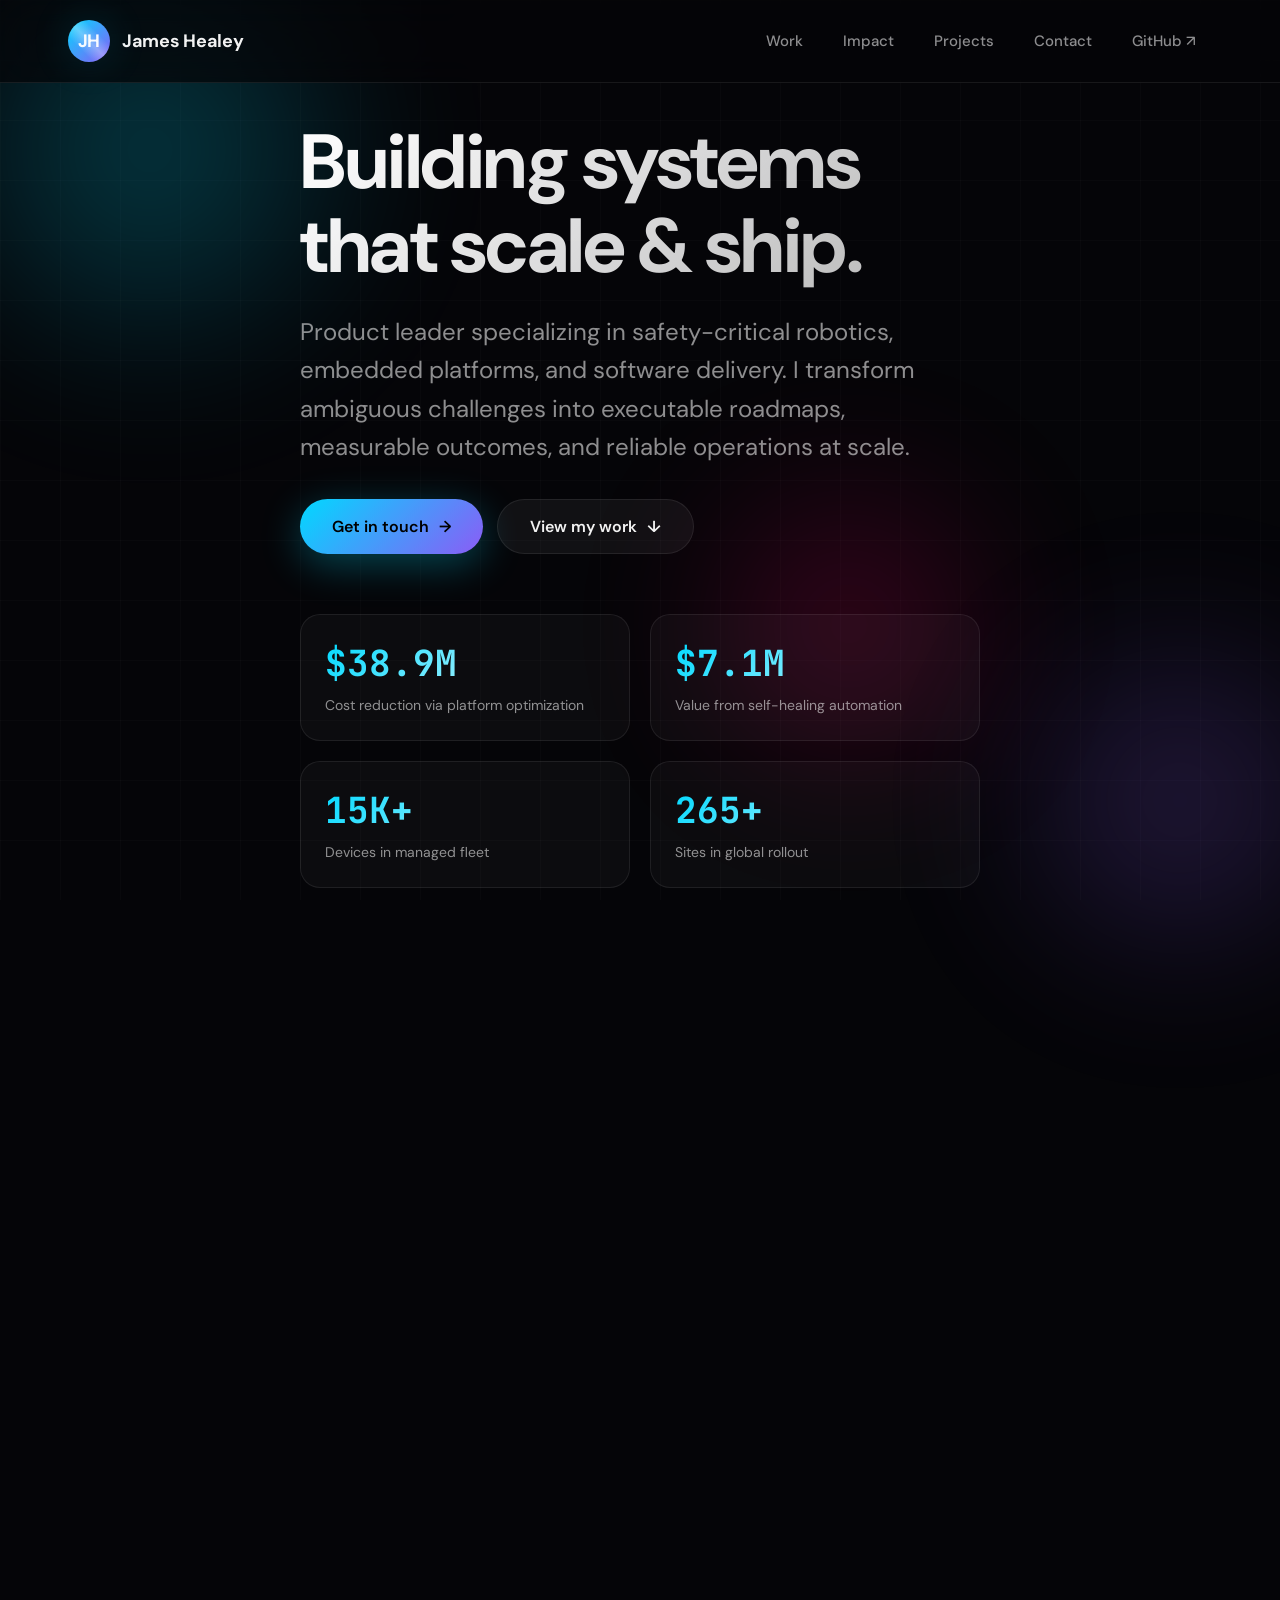
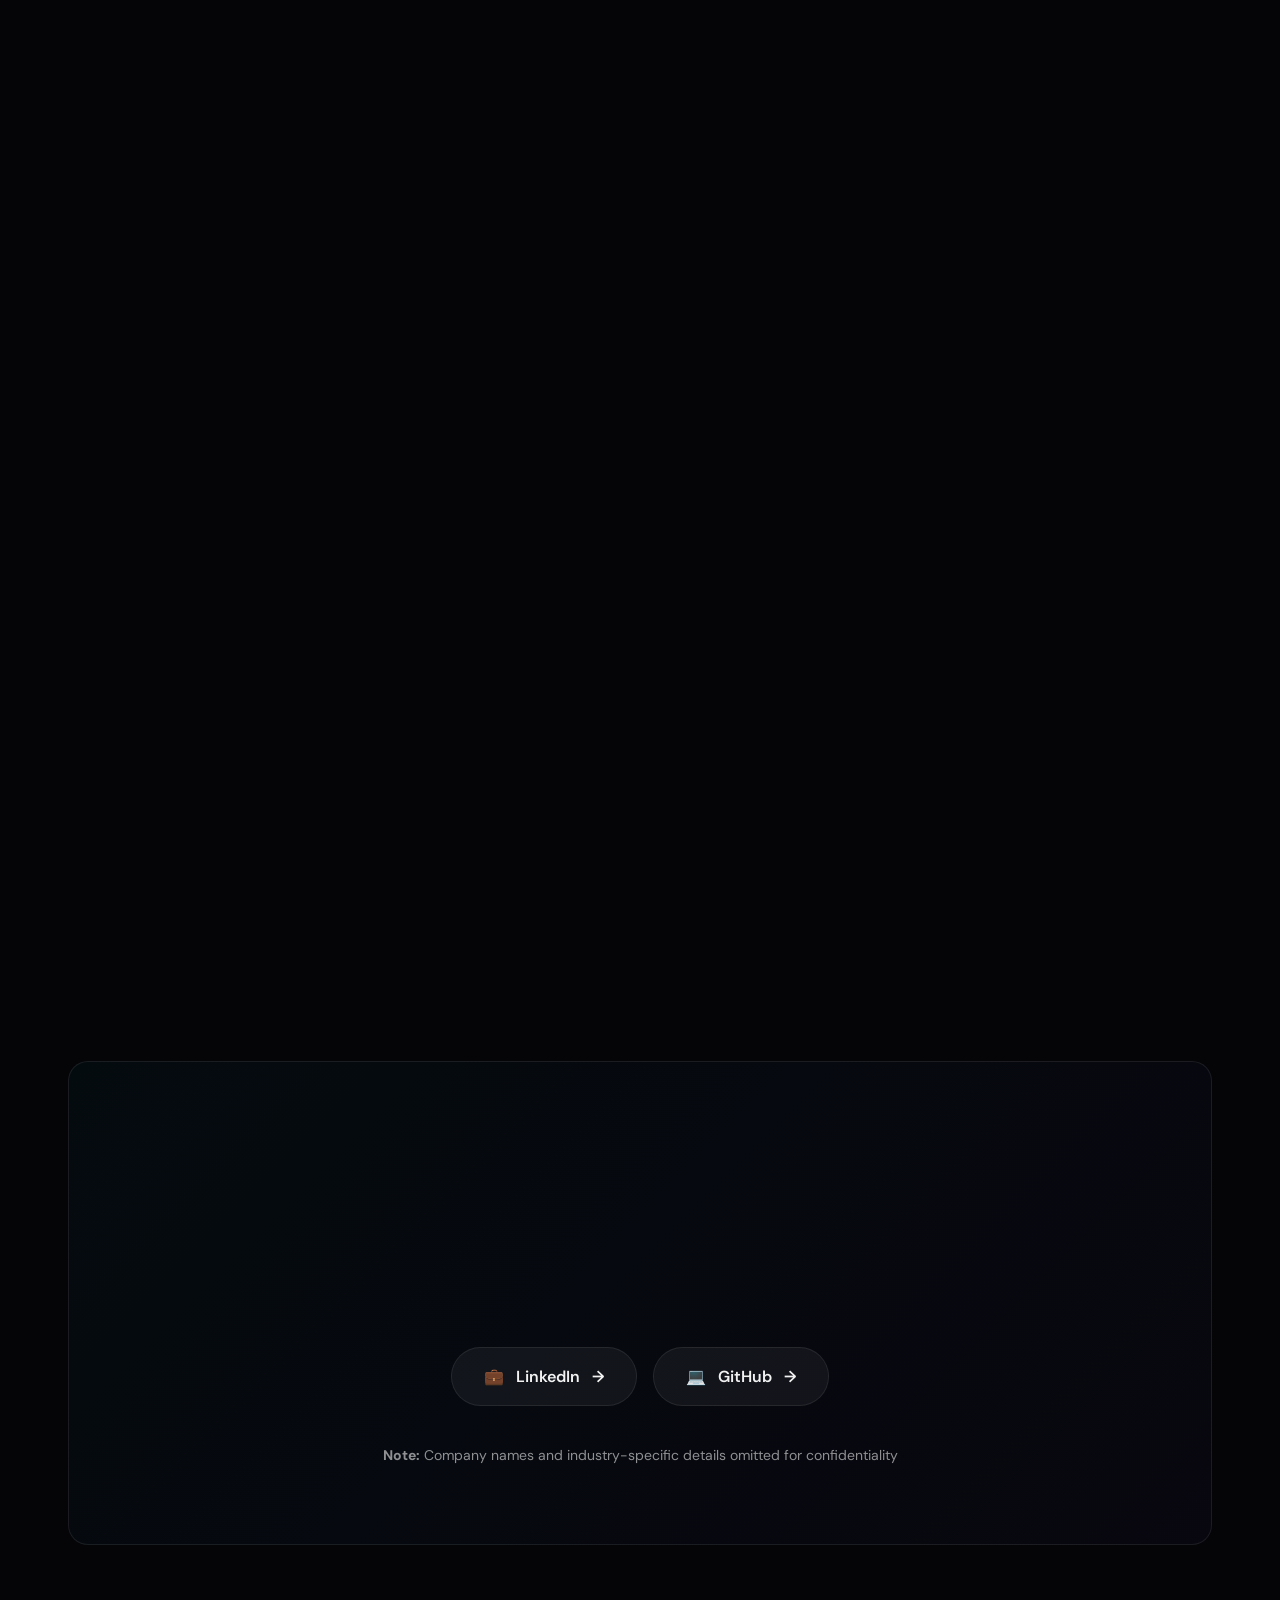
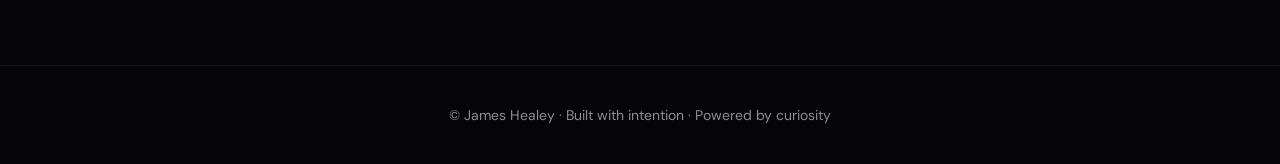
==== index.html @ 77ea7c49 "Update index.html removing personal email" ====
<!doctype html>
<html lang="en">
<head>
  <meta charset="utf-8" />
  <meta name="viewport" content="width=device-width, initial-scale=1" />
  <title>James Healey — Product Leader</title>
  <meta name="description" content="Product leader focused on robotics, systems, and execution." />
  <meta name="theme-color" content="#0b0b0f" />
  <link rel="preconnect" href="https://fonts.googleapis.com">
  <link rel="preconnect" href="https://fonts.gstatic.com" crossorigin>
  <link href="https://fonts.googleapis.com/css2?family=DM+Sans:wght@400;500;600;700&family=JetBrains+Mono:wght@400;600&display=swap" rel="stylesheet">

  <style>
    :root{
      --bg: #050508;
      --text: rgba(255,255,255,.95);
      --muted: rgba(255,255,255,.55);
      --accent: #00d9ff;
      --accent2: #8b5cf6;
      --line: rgba(255,255,255,.08);
      --panel: rgba(255,255,255,.03);
      --glow: 0 0 40px rgba(0,217,255,.15);
      --shadow: 0 20px 60px rgba(0,0,0,.5);
      --r: 20px;
      --max: 1200px;
    }

    *{box-sizing:border-box; margin:0; padding:0}
    html{scroll-behavior: smooth}
    body{
      font-family: 'DM Sans', ui-sans-serif, system-ui, -apple-system, sans-serif;
      background: var(--bg);
      color: var(--text);
      overflow-x: hidden;
      position: relative;
    }

    /* Animated background grid */
    body::before{
      content: "";
      position: fixed;
      inset: 0;
      background-image: 
        linear-gradient(rgba(255,255,255,.02) 1px, transparent 1px),
        linear-gradient(90deg, rgba(255,255,255,.02) 1px, transparent 1px);
      background-size: 60px 60px;
      z-index: -2;
      animation: gridMove 20s linear infinite;
    }

    @keyframes gridMove {
      0% { transform: translate(0, 0); }
      100% { transform: translate(60px, 60px); }
    }

    /* Gradient orbs */
    .orb{
      position: fixed;
      border-radius: 50%;
      filter: blur(80px);
      opacity: .3;
      z-index: -1;
      pointer-events: none;
      animation: float 20s ease-in-out infinite;
    }
    .orb1{
      width: 500px;
      height: 500px;
      background: radial-gradient(circle, var(--accent), transparent 70%);
      top: -100px;
      left: -100px;
      animation-delay: 0s;
    }
    .orb2{
      width: 400px;
      height: 400px;
      background: radial-gradient(circle, var(--accent2), transparent 70%);
      bottom: -100px;
      right: -100px;
      animation-delay: -10s;
    }
    .orb3{
      width: 350px;
      height: 350px;
      background: radial-gradient(circle, #ff006e, transparent 70%);
      top: 50%;
      right: 20%;
      animation-delay: -5s;
    }

    @keyframes float {
      0%, 100% { transform: translate(0, 0) scale(1); }
      33% { transform: translate(50px, -50px) scale(1.1); }
      66% { transform: translate(-30px, 40px) scale(.9); }
    }

    a{color:inherit; text-decoration:none}
    .wrap{max-width:var(--max); margin:0 auto; padding:0 28px}

    /* Navigation */
    .nav{
      position: fixed;
      top: 0;
      left: 0;
      right: 0;
      z-index: 100;
      backdrop-filter: blur(20px);
      -webkit-backdrop-filter: blur(20px);
      background: rgba(5,5,8,.7);
      border-bottom: 1px solid var(--line);
      transition: transform .3s ease;
    }
    .nav-inner{
      max-width: var(--max);
      margin: 0 auto;
      padding: 20px 28px;
      display: flex;
      align-items: center;
      justify-content: space-between;
    }
    .brand{
      display: flex;
      align-items: center;
      gap: 12px;
      font-weight: 700;
      font-size: 18px;
      letter-spacing: -.3px;
    }
    .avatar{
      width: 42px;
      height: 42px;
      border-radius: 50%;
      background: linear-gradient(135deg, var(--accent), var(--accent2));
      display: flex;
      align-items: center;
      justify-content: center;
      font-weight: 700;
      font-size: 18px;
      box-shadow: var(--glow);
      position: relative;
      overflow: hidden;
    }
    .avatar::after{
      content: "";
      position: absolute;
      inset: 0;
      background: linear-gradient(45deg, transparent 30%, rgba(255,255,255,.3), transparent 70%);
      animation: shimmer 3s infinite;
    }
    @keyframes shimmer {
      0% { transform: translateX(-100%) translateY(-100%) rotate(45deg); }
      100% { transform: translateX(100%) translateY(100%) rotate(45deg); }
    }

    .nav-links{
      display: flex;
      gap: 8px;
      align-items: center;
    }
    .nav-links a{
      padding: 10px 16px;
      border-radius: 999px;
      color: var(--muted);
      transition: all .2s ease;
      font-weight: 500;
      font-size: 15px;
      position: relative;
    }
    .nav-links a::after{
      content: "";
      position: absolute;
      bottom: 8px;
      left: 16px;
      right: 16px;
      height: 2px;
      background: var(--accent);
      transform: scaleX(0);
      transition: transform .2s ease;
    }
    .nav-links a:hover{
      color: var(--text);
    }
    .nav-links a:hover::after{
      transform: scaleX(1);
    }

    /* Hero */
    .hero{
      min-height: 100vh;
      display: flex;
      align-items: center;
      padding: 120px 0 80px;
      position: relative;
    }
    
    .hero-content{
      position: relative;
      z-index: 1;
    }

    .eyebrow{
      display: inline-flex;
      align-items: center;
      gap: 10px;
      padding: 8px 16px;
      border-radius: 999px;
      background: rgba(0,217,255,.1);
      border: 1px solid rgba(0,217,255,.2);
      color: var(--accent);
      font-size: 14px;
      font-weight: 600;
      margin-bottom: 24px;
      animation: slideDown .6s ease;
    }
    .status-dot{
      width: 8px;
      height: 8px;
      border-radius: 50%;
      background: var(--accent);
      box-shadow: 0 0 10px var(--accent);
      animation: pulse 2s ease infinite;
    }
    @keyframes pulse {
      0%, 100% { opacity: 1; transform: scale(1); }
      50% { opacity: .6; transform: scale(1.2); }
    }

    h1{
      font-size: clamp(40px, 6vw, 80px);
      line-height: 1.1;
      margin: 0 0 24px;
      letter-spacing: -1.5px;
      font-weight: 700;
      background: linear-gradient(135deg, #fff 0%, rgba(255,255,255,.7) 100%);
      -webkit-background-clip: text;
      -webkit-text-fill-color: transparent;
      background-clip: text;
      animation: slideUp .8s ease;
    }

    @keyframes slideUp {
      from { opacity: 0; transform: translateY(30px); }
      to { opacity: 1; transform: translateY(0); }
    }
    @keyframes slideDown {
      from { opacity: 0; transform: translateY(-20px); }
      to { opacity: 1; transform: translateY(0); }
    }

    .subtitle{
      font-size: clamp(18px, 2vw, 24px);
      line-height: 1.6;
      color: var(--muted);
      max-width: 680px;
      margin-bottom: 32px;
      animation: slideUp 1s ease;
    }

    .cta-group{
      display: flex;
      flex-wrap: wrap;
      gap: 14px;
      margin-bottom: 60px;
      animation: slideUp 1.2s ease;
    }

    .btn{
      display: inline-flex;
      align-items: center;
      gap: 10px;
      padding: 16px 32px;
      border-radius: 999px;
      font-weight: 600;
      font-size: 16px;
      transition: all .3s ease;
      position: relative;
      overflow: hidden;
    }
    .btn::before{
      content: "";
      position: absolute;
      inset: 0;
      background: linear-gradient(45deg, transparent, rgba(255,255,255,.1), transparent);
      transform: translateX(-100%);
      transition: transform .6s ease;
    }
    .btn:hover::before{
      transform: translateX(100%);
    }

    .btn-primary{
      background: linear-gradient(135deg, var(--accent), var(--accent2));
      color: #000;
      box-shadow: 0 10px 40px rgba(0,217,255,.3);
    }
    .btn-primary:hover{
      transform: translateY(-2px);
      box-shadow: 0 15px 50px rgba(0,217,255,.4);
    }

    .btn-secondary{
      background: rgba(255,255,255,.05);
      border: 1px solid var(--line);
      color: var(--text);
    }
    .btn-secondary:hover{
      background: rgba(255,255,255,.08);
      border-color: rgba(255,255,255,.2);
    }

    /* Stats Grid */
    .stats{
      display: grid;
      grid-template-columns: repeat(auto-fit, minmax(240px, 1fr));
      gap: 20px;
      margin-bottom: 80px;
      animation: slideUp 1.4s ease;
    }
    .stat-card{
      padding: 24px;
      border-radius: var(--r);
      background: var(--panel);
      border: 1px solid var(--line);
      position: relative;
      overflow: hidden;
      transition: all .3s ease;
    }
    .stat-card::before{
      content: "";
      position: absolute;
      top: 0;
      left: 0;
      right: 0;
      height: 2px;
      background: linear-gradient(90deg, var(--accent), var(--accent2));
      transform: scaleX(0);
      transform-origin: left;
      transition: transform .3s ease;
    }
    .stat-card:hover{
      transform: translateY(-4px);
      border-color: rgba(255,255,255,.15);
      background: rgba(255,255,255,.05);
    }
    .stat-card:hover::before{
      transform: scaleX(1);
    }
    .stat-number{
      font-size: 36px;
      font-weight: 700;
      font-family: 'JetBrains Mono', monospace;
      background: linear-gradient(135deg, var(--accent), #fff);
      -webkit-background-clip: text;
      -webkit-text-fill-color: transparent;
      background-clip: text;
      margin-bottom: 8px;
    }
    .stat-label{
      color: var(--muted);
      font-size: 14px;
      line-height: 1.5;
    }

    /* Section Headers */
    section{
      padding: 80px 0;
      position: relative;
    }
    .section-header{
      text-align: center;
      margin-bottom: 60px;
      opacity: 0;
      transform: translateY(30px);
      transition: all .6s ease;
    }
    .section-header.visible{
      opacity: 1;
      transform: translateY(0);
    }
    .section-label{
      display: inline-block;
      font-size: 14px;
      font-weight: 600;
      letter-spacing: .15em;
      text-transform: uppercase;
      color: var(--accent);
      margin-bottom: 16px;
      font-family: 'JetBrains Mono', monospace;
    }
    h2{
      font-size: clamp(32px, 4vw, 48px);
      font-weight: 700;
      margin-bottom: 16px;
      letter-spacing: -1px;
    }
    .section-desc{
      font-size: 18px;
      color: var(--muted);
      max-width: 600px;
      margin: 0 auto;
      line-height: 1.6;
    }

    /* Cards Grid */
    .cards-grid{
      display: grid;
      grid-template-columns: repeat(auto-fit, minmax(320px, 1fr));
      gap: 24px;
    }
    .card{
      padding: 32px;
      border-radius: var(--r);
      background: var(--panel);
      border: 1px solid var(--line);
      position: relative;
      transition: all .4s ease;
      opacity: 0;
      transform: translateY(40px);
    }
    .card.visible{
      opacity: 1;
      transform: translateY(0);
    }
    .card::after{
      content: "";
      position: absolute;
      inset: 0;
      border-radius: var(--r);
      background: linear-gradient(135deg, rgba(0,217,255,.05), rgba(139,92,246,.05));
      opacity: 0;
      transition: opacity .4s ease;
    }
    .card:hover{
      transform: translateY(-8px);
      border-color: rgba(255,255,255,.2);
      box-shadow: var(--shadow);
    }
    .card:hover::after{
      opacity: 1;
    }

    .card-icon{
      width: 56px;
      height: 56px;
      border-radius: 12px;
      background: linear-gradient(135deg, rgba(0,217,255,.1), rgba(139,92,246,.1));
      border: 1px solid rgba(0,217,255,.2);
      display: flex;
      align-items: center;
      justify-content: center;
      font-size: 24px;
      margin-bottom: 20px;
    }

    .card h3{
      font-size: 22px;
      margin-bottom: 12px;
      letter-spacing: -.3px;
    }
    .card p{
      color: var(--muted);
      line-height: 1.7;
      font-size: 15px;
    }

    /* Projects Grid */
    .projects-grid{
      display: grid;
      grid-template-columns: repeat(auto-fit, minmax(340px, 1fr));
      gap: 28px;
    }
    .project-card{
      border-radius: var(--r);
      background: var(--panel);
      border: 1px solid var(--line);
      overflow: hidden;
      transition: all .4s ease;
      cursor: pointer;
      opacity: 0;
      transform: translateY(40px);
    }
    .project-card.visible{
      opacity: 1;
      transform: translateY(0);
    }
    .project-card:hover{
      transform: translateY(-8px);
      border-color: rgba(255,255,255,.2);
      box-shadow: var(--shadow);
    }

    .project-visual{
      height: 180px;
      background: linear-gradient(135deg, rgba(0,217,255,.2), rgba(139,92,246,.2));
      position: relative;
      overflow: hidden;
    }
    .project-visual::before{
      content: "";
      position: absolute;
      inset: 0;
      background-image: 
        linear-gradient(rgba(255,255,255,.03) 2px, transparent 2px),
        linear-gradient(90deg, rgba(255,255,255,.03) 2px, transparent 2px);
      background-size: 30px 30px;
      animation: gridSlide 15s linear infinite;
    }
    @keyframes gridSlide {
      0% { transform: translate(0, 0); }
      100% { transform: translate(30px, 30px); }
    }

    .project-tag{
      position: absolute;
      top: 16px;
      right: 16px;
      padding: 6px 12px;
      border-radius: 999px;
      background: rgba(0,0,0,.6);
      backdrop-filter: blur(10px);
      font-size: 12px;
      font-weight: 600;
      color: var(--accent);
      border: 1px solid rgba(0,217,255,.3);
    }

    .project-content{
      padding: 28px;
    }
    .project-content h3{
      font-size: 20px;
      margin-bottom: 12px;
      letter-spacing: -.3px;
    }
    .project-content p{
      color: var(--muted);
      line-height: 1.6;
      font-size: 15px;
      margin-bottom: 16px;
    }

    .project-meta{
      display: flex;
      gap: 16px;
      font-size: 13px;
      color: var(--muted);
    }
    .project-meta span{
      display: flex;
      align-items: center;
      gap: 6px;
    }

    /* Contact Section */
    #contact{
      background: linear-gradient(135deg, rgba(0,217,255,.03), rgba(139,92,246,.03));
      border-radius: var(--r);
      padding: 80px 40px;
      margin: 40px 0;
      border: 1px solid var(--line);
      text-align: center;
    }

    .contact-methods{
      display: flex;
      flex-wrap: wrap;
      justify-content: center;
      gap: 16px;
      margin-top: 32px;
    }

    .contact-btn{
      display: flex;
      align-items: center;
      gap: 12px;
      padding: 18px 32px;
      border-radius: 999px;
      background: rgba(255,255,255,.05);
      border: 1px solid var(--line);
      font-size: 16px;
      font-weight: 600;
      transition: all .3s ease;
    }
    .contact-btn:hover{
      background: rgba(255,255,255,.08);
      border-color: rgba(255,255,255,.2);
      transform: translateY(-2px);
    }

    /* Footer */
    footer{
      padding: 40px 0;
      text-align: center;
      color: var(--muted);
      font-size: 14px;
      border-top: 1px solid var(--line);
    }

    /* Scroll Progress Bar */
    .progress-bar{
      position: fixed;
      top: 0;
      left: 0;
      height: 3px;
      background: linear-gradient(90deg, var(--accent), var(--accent2));
      z-index: 101;
      transform-origin: left;
      transition: transform .1s ease;
    }

    /* Mobile Responsive */
    @media (max-width: 768px){
      .nav-links{
        display: none;
      }
      .hero{
        padding: 100px 0 60px;
      }
      .stats{
        grid-template-columns: 1fr;
      }
      .cards-grid, .projects-grid{
        grid-template-columns: 1fr;
      }
      h1{
        font-size: 36px;
      }
      .cta-group{
        flex-direction: column;
      }
      .btn{
        justify-content: center;
      }
    }

    /* Accessibility */
    @media (prefers-reduced-motion: reduce){
      *, *::before, *::after{
        animation-duration: .01ms !important;
        animation-iteration-count: 1 !important;
        transition-duration: .01ms !important;
      }
    }
  </style>
</head>

<body>
  <div class="orb orb1"></div>
  <div class="orb orb2"></div>
  <div class="orb orb3"></div>

  <div class="progress-bar" id="progressBar"></div>

  <nav class="nav" id="nav">
    <div class="nav-inner">
      <div class="brand">
        <div class="avatar">JH</div>
        <span>James Healey</span>
      </div>
      <div class="nav-links">
        <a href="#work">Work</a>
        <a href="#impact">Impact</a>
        <a href="#projects">Projects</a>
        <a href="#contact">Contact</a>
        <a href="https://github.com/jameschealey" target="_blank" rel="noreferrer">GitHub ↗</a>
      </div>
    </div>
  </nav>

  <main>
    <section class="hero">
      <div class="wrap">
        <div class="hero-content">
          <h1>Building systems<br/>that scale & ship.</h1>

          <p class="subtitle">
            Product leader specializing in safety-critical robotics, embedded platforms, 
            and software delivery. I transform ambiguous challenges into executable roadmaps, 
            measurable outcomes, and reliable operations at scale.
          </p>

          <div class="cta-group">
            <a class="btn btn-primary" href="#contact">
              Get in touch
              <span>→</span>
            </a>
            <a class="btn btn-secondary" href="#projects">
              View my work
              <span>↓</span>
            </a>
          </div>

          <div class="stats">
            <div class="stat-card" style="animation-delay: .1s">
              <div class="stat-number">$38.9M</div>
              <div class="stat-label">Cost reduction via platform optimization</div>
            </div>
            <div class="stat-card" style="animation-delay: .2s">
              <div class="stat-number">$7.1M</div>
              <div class="stat-label">Value from self-healing automation</div>
            </div>
            <div class="stat-card" style="animation-delay: .3s">
              <div class="stat-number">15K+</div>
              <div class="stat-label">Devices in managed fleet</div>
            </div>
            <div class="stat-card" style="animation-delay: .4s">
              <div class="stat-number">265+</div>
              <div class="stat-label">Sites in global rollout</div>
            </div>
          </div>
        </div>
      </div>
    </section>

    <section id="work">
      <div class="wrap">
        <div class="section-header">
          <div class="section-label">— WHAT I DO</div>
          <h2>Core Capabilities</h2>
          <p class="section-desc">
            Strategic product leadership across hardware, software, and operations
          </p>
        </div>

        <div class="cards-grid">
          <div class="card" style="transition-delay: .1s">
            <div class="card-icon">🎯</div>
            <h3>Product Strategy & Roadmaps</h3>
            <p>Multi-year strategy development, funding alignment, and roadmap ownership for safety-critical platforms. Drive cross-functional execution from concept to deployment across hardware, embedded systems, and software.</p>
          </div>

          <div class="card" style="transition-delay: .2s">
            <div class="card-icon">⚙️</div>
            <h3>Systems Architecture</h3>
            <p>Design robust solutions spanning teams, data pipelines, and tooling ecosystems. Build telemetry frameworks, fault recovery systems, test strategies, and release readiness processes that scale.</p>
          </div>

          <div class="card" style="transition-delay: .3s">
            <div class="card-icon">📊</div>
            <h3>Portfolio Governance</h3>
            <p>Transform organizational ambiguity into clear priorities, structured quarterly planning, and predictable delivery. Align stakeholders, manage dependencies, and drive accountability at scale.</p>
          </div>

          <div class="card" style="transition-delay: .4s">
            <div class="card-icon">🤖</div>
            <h3>Robotics & Embedded</h3>
            <p>Deep expertise in robotics platforms, embedded controllers, and IoT device management. Navigate hardware constraints, supply chain challenges, and field deployment complexities.</p>
          </div>

          <div class="card" style="transition-delay: .5s">
            <div class="card-icon">🔧</div>
            <h3>Reliability Engineering</h3>
            <p>Build self-healing systems with automated fault detection and recovery. Improve availability through architectural improvements, monitoring infrastructure, and proactive incident management.</p>
          </div>

          <div class="card" style="transition-delay: .6s">
            <div class="card-icon">🚀</div>
            <h3>Scale & Operations</h3>
            <p>Lead global rollouts, pilot programs, and brownfield migrations. Design change management frameworks and site readiness processes for large-scale deployments.</p>
          </div>
        </div>
      </div>
    </section>

    <section id="impact">
      <div class="wrap">
        <div class="section-header">
          <div class="section-label">— IMPACT</div>
          <h2>Delivered Results</h2>
          <p class="section-desc">
            Real business outcomes through strategic execution
          </p>
        </div>

        <div class="cards-grid">
          <div class="card">
            <div class="card-icon">💰</div>
            <h3>Platform Economics</h3>
            <p>Authored business cases and PRDs for embedded controller platform changes. Led financial modeling, executive alignment, and operating plan execution delivering $38.9M in projected cost reduction.</p>
          </div>

          <div class="card">
            <div class="card-icon">🛡️</div>
            <h3>Self-Healing Systems</h3>
            <p>Architected and delivered automated fault recovery improvements across 15,000+ deployed devices. Increased availability by 3.2% through intelligent detection and self-repair mechanisms, unlocking $7.1M in value.</p>
          </div>

          <div class="card">
            <div class="card-icon">🌍</div>
            <h3>Global Rollout Execution</h3>
            <p>Drove general availability readiness for safety-critical platform upgrade across 265+ sites. Managed pilot programs, integration testing, scalability improvements, and regional expansion planning.</p>
          </div>
        </div>
      </div>
    </section>

    <section id="projects">
      <div class="wrap">
        <div class="section-header">
          <div class="section-label">— PORTFOLIO</div>
          <h2>Selected Work</h2>
          <p class="section-desc">
            Representative projects demonstrating strategic impact and execution excellence
          </p>
        </div>

        <div class="projects-grid">
          <a href="case-study-embedded-platform.html" class="project-card" style="transition-delay: .1s">
            <div class="project-visual" style="background: linear-gradient(135deg, rgba(0,217,255,.25), rgba(139,92,246,.15))">
              <div class="project-tag">Platform</div>
            </div>
            <div class="project-content">
              <h3>Embedded Controller Platform</h3>
              <p>Built comprehensive business case and product strategy for large-scale cost reduction initiative. Delivered financial models, PRD documentation, and executive planning artifacts.</p>
              <div class="project-meta">
                <span>💰 $38.9M impact</span>
                <span>📊 Financial modeling</span>
              </div>
            </div>
          </a>

          <a href="case-study-self-healing.html" class="project-card" style="transition-delay: .2s">
            <div class="project-visual" style="background: linear-gradient(135deg, rgba(255,0,110,.2), rgba(139,92,246,.15))">
              <div class="project-tag">Reliability</div>
            </div>
            <div class="project-content">
              <h3>Self-Healing Availability Program</h3>
              <p>Architected and shipped automated fault recovery system across large deployed fleet. Delivered multi-million dollar savings through intelligent monitoring and self-repair.</p>
              <div class="project-meta">
                <span>⚡ 15K+ devices</span>
                <span>📈 3.2% uplift</span>
              </div>
            </div>
          </a>

          <a href="case-study-global-rollout.html" class="project-card" style="transition-delay: .3s">
            <div class="project-visual" style="background: linear-gradient(135deg, rgba(0,255,163,.2), rgba(0,217,255,.15))">
              <div class="project-tag">Deployment</div>
            </div>
            <div class="project-content">
              <h3>Global Safety Platform Rollout</h3>
              <p>Led general availability readiness including pilot programs, test strategy, integration planning, and scalability improvements for multi-region deployment.</p>
              <div class="project-meta">
                <span>🌍 265+ sites</span>
                <span>✓ Safety-critical</span>
              </div>
            </div>
          </a>

          <div class="project-card" style="transition-delay: .4s">
            <div class="project-visual" style="background: linear-gradient(135deg, rgba(255,184,0,.2), rgba(255,0,110,.15))">
              <div class="project-tag">Governance</div>
            </div>
            <div class="project-content">
              <h3>Portfolio Prioritization Framework</h3>
              <p>Surfaced 60+ cross-functional priorities and implemented governance structure with engineering leadership to align investment, resourcing, and quarterly execution.</p>
              <div class="project-meta">
                <span>🎯 60+ initiatives</span>
                <span>📅 Quarterly cadence</span>
              </div>
            </div>
          </div>

          <div class="project-card" style="transition-delay: .5s">
            <div class="project-visual" style="background: linear-gradient(135deg, rgba(139,92,246,.25), rgba(0,217,255,.15))">
              <div class="project-tag">Operations</div>
            </div>
            <div class="project-content">
              <h3>Brownfield Engineering Change</h3>
              <p>Owned intake, planning, and rollout governance for operational changes across hundreds of sites. Built lifecycle management and execution frameworks.</p>
              <div class="project-meta">
                <span>🏗️ 100s of sites</span>
                <span>⚙️ Lifecycle mgmt</span>
              </div>
            </div>
          </div>

          <div class="project-card" style="transition-delay: .6s">
            <div class="project-visual" style="background: linear-gradient(135deg, rgba(0,255,163,.25), rgba(255,184,0,.15))">
              <div class="project-tag">Transformation</div>
            </div>
            <div class="project-content">
              <h3>Agile Delivery Acceleration</h3>
              <p>Led organization-wide delivery transformation supporting multiple teams. Dramatically increased release cadence while modernizing legacy mobile codebase.</p>
              <div class="project-meta">
                <span>🚀 5x velocity</span>
                <span>📱 Mobile platform</span>
              </div>
            </div>
          </div>
        </div>
      </div>
    </section>

    <section>
      <div class="wrap">
        <div id="contact">
          <div class="section-header" style="margin-bottom: 32px">
            <div class="section-label">— CONTACT</div>
            <h2>Get In Touch</h2>
            <p class="section-desc">
              Always interested in discussing product challenges, systems thinking, and technical leadership
            </p>
          </div>

          <div class="contact-methods">
            <a class="contact-btn" href="https://linkedin.com/in/jamescundarihealey" target="_blank" rel="noreferrer">
              <span>💼</span>
              <span>LinkedIn</span>
              <span>→</span>
            </a>
            <a class="contact-btn" href="https://github.com/jameschealey" target="_blank" rel="noreferrer">
              <span>💻</span>
              <span>GitHub</span>
              <span>→</span>
            </a>
          </div>

          <p style="margin-top: 40px; font-size: 14px; color: var(--muted);">
            <strong>Note:</strong> Company names and industry-specific details omitted for confidentiality
          </p>
        </div>
      </div>
    </section>
  </main>

  <footer>
    <div class="wrap">
      <p>© <span id="year"></span> James Healey · Built with intention · Powered by curiosity</p>
    </div>
  </footer>

  <script data-cfasync="false" src="/cdn-cgi/scripts/5c5dd728/cloudflare-static/email-decode.min.js"></script><script>
    // Year
    document.getElementById('year').textContent = new Date().getFullYear();

    // Scroll progress
    const progressBar = document.getElementById('progressBar');
    window.addEventListener('scroll', () => {
      const winScroll = document.documentElement.scrollTop;
      const height = document.documentElement.scrollHeight - document.documentElement.clientHeight;
      const scrolled = (winScroll / height) * 100;
      progressBar.style.transform = `scaleX(${scrolled / 100})`;
    });

    // Intersection observer for fade-in animations
    const observer = new IntersectionObserver((entries) => {
      entries.forEach((entry, index) => {
        if (entry.isIntersecting) {
          setTimeout(() => {
            entry.target.classList.add('visible');
          }, index * 100);
        }
      });
    }, {
      threshold: 0.1,
      rootMargin: '0px 0px -50px 0px'
    });

    // Observe all animatable elements
    document.querySelectorAll('.section-header, .card, .project-card').forEach(el => {
      observer.observe(el);
    });

    // Smooth scroll for anchor links
    document.querySelectorAll('a[href^="#"]').forEach(anchor => {
      anchor.addEventListener('click', function (e) {
        e.preventDefault();
        co
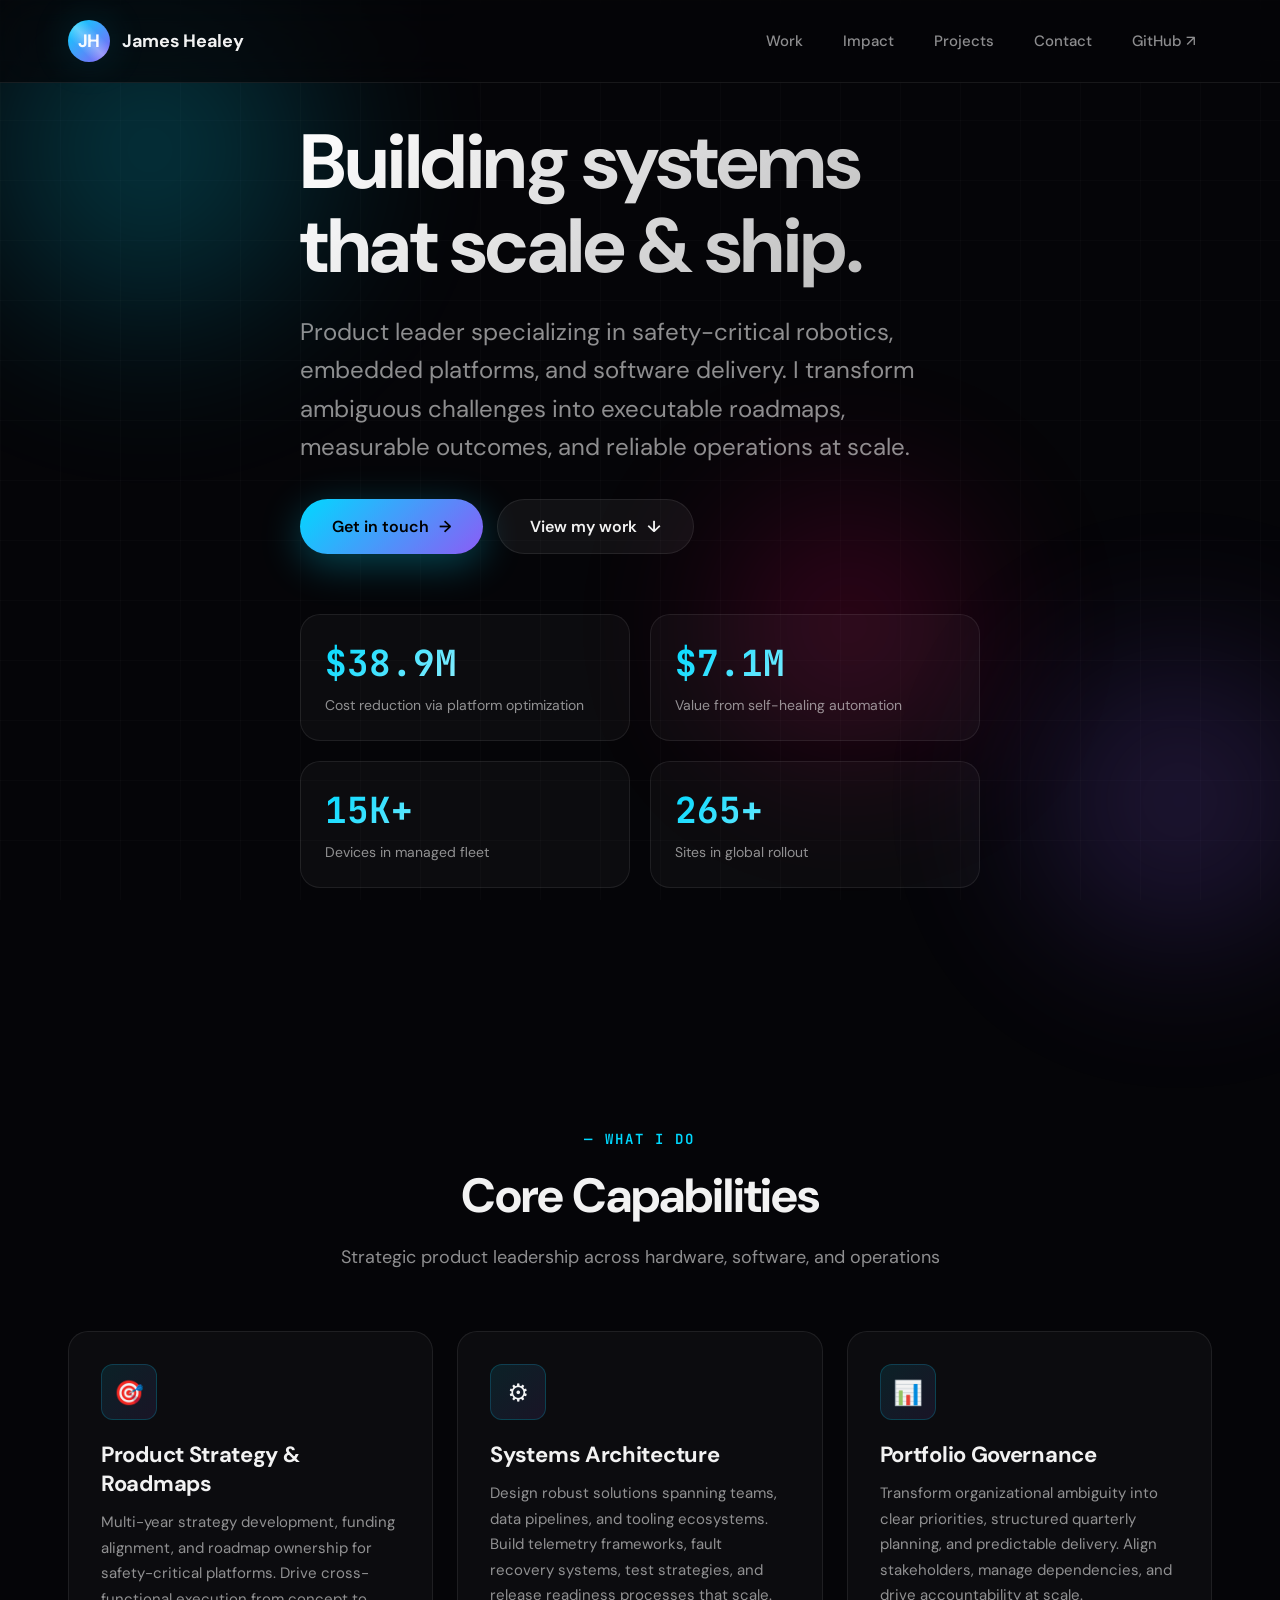
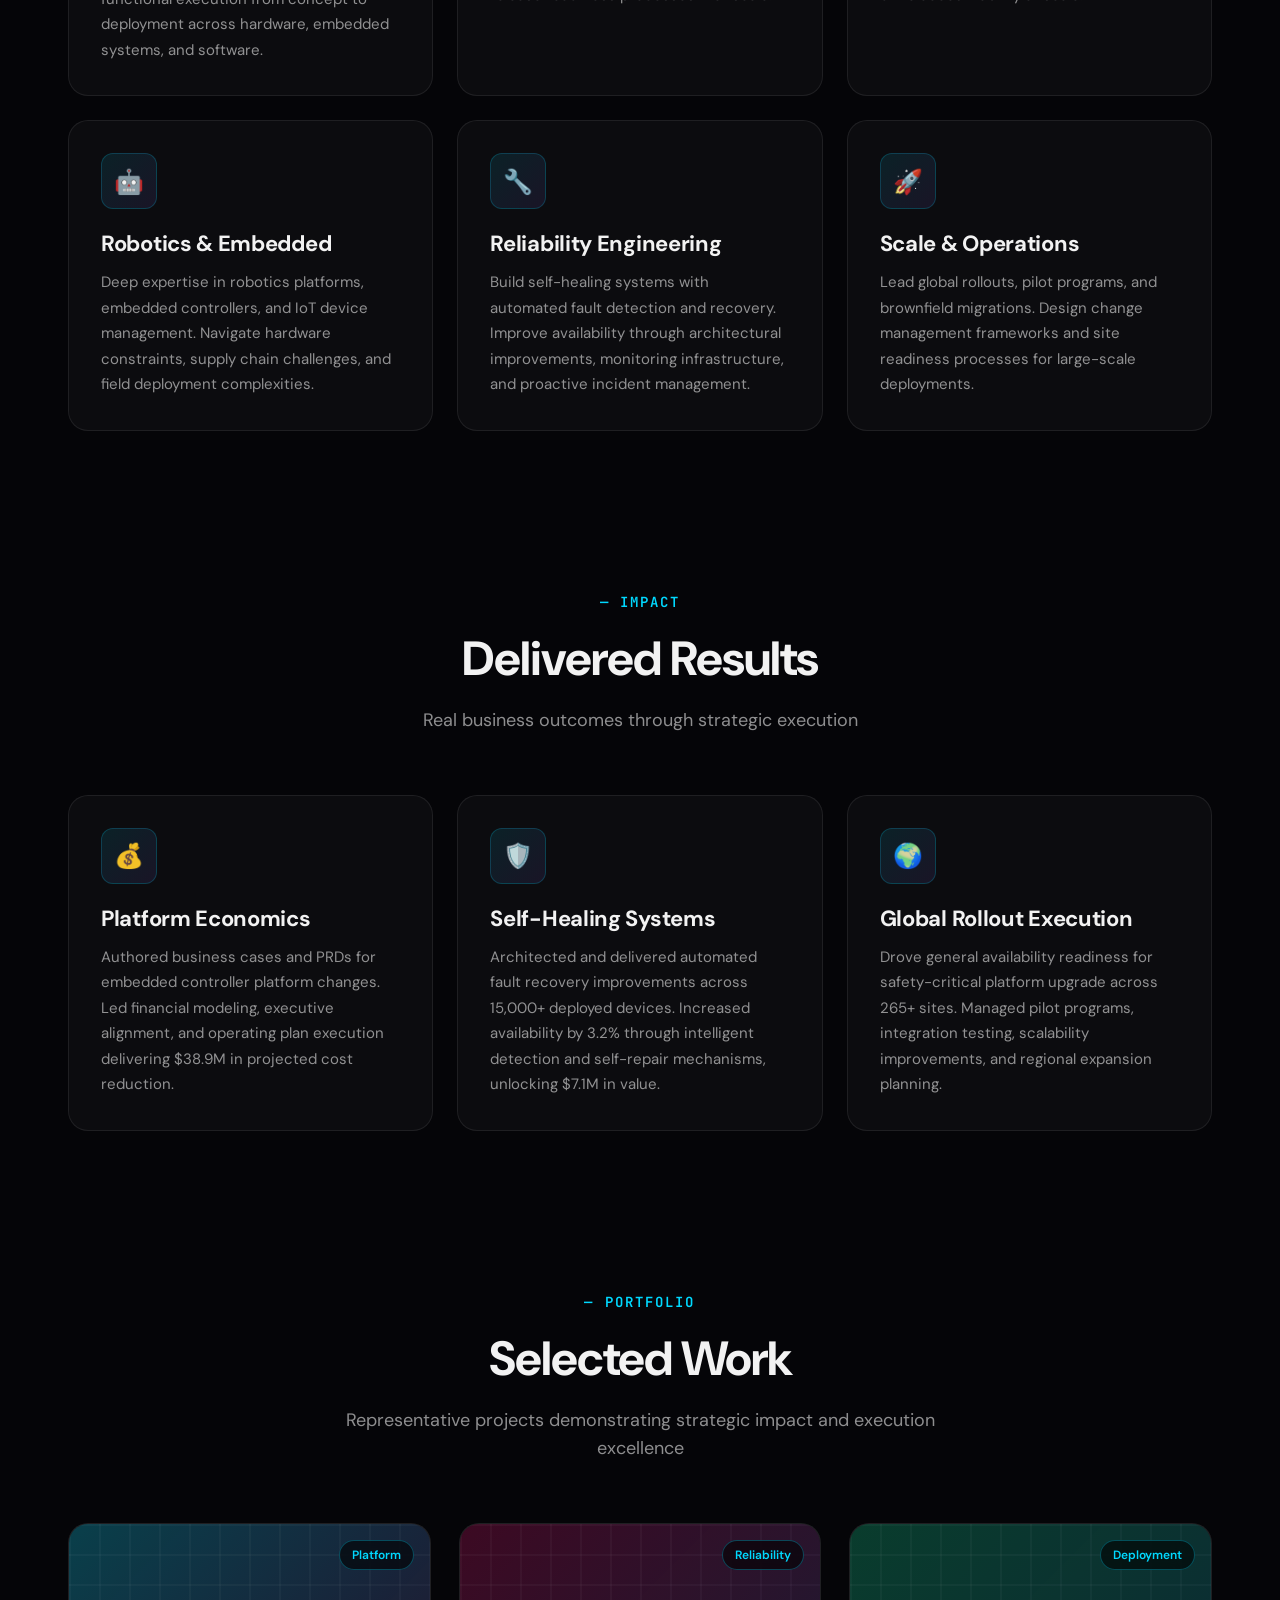
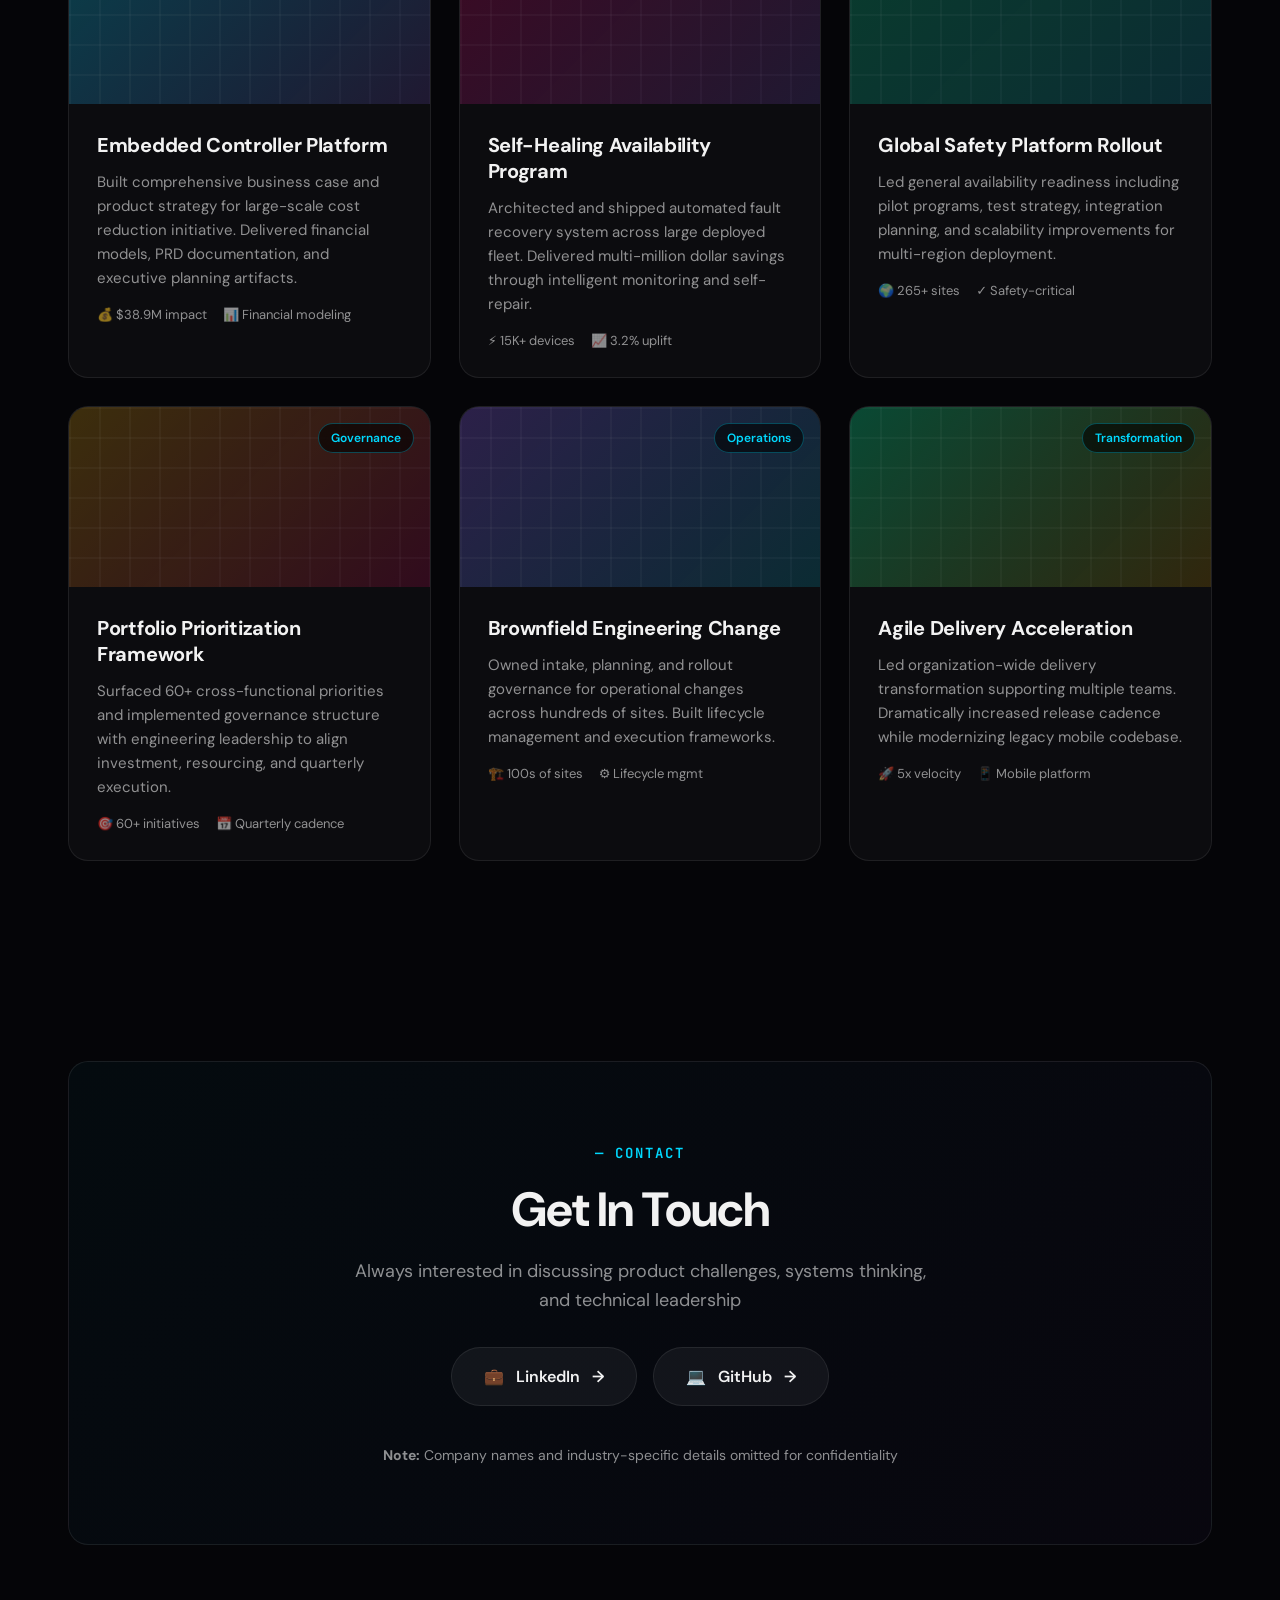
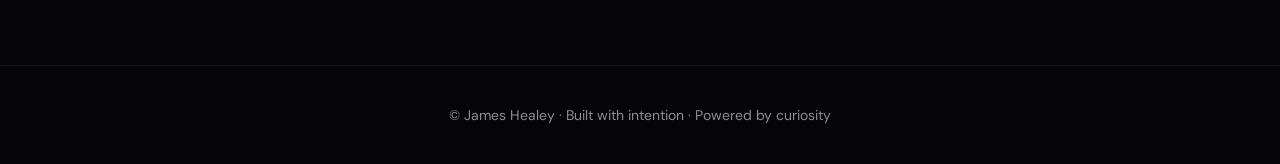
==== commit 35ddb22b: "Update index.html Fixing opacity issue." ====
--- a/index.html
+++ b/index.html
@@ -369,9 +369,13 @@
     .section-header{
       text-align: center;
       margin-bottom: 60px;
+      opacity: 1;
+      transform: translateY(0);
+      transition: all .6s ease;
+    }
+    .section-header.animate{
       opacity: 0;
       transform: translateY(30px);
-      transition: all .6s ease;
     }
     .section-header.visible{
       opacity: 1;
@@ -414,6 +418,10 @@
       border: 1px solid var(--line);
       position: relative;
       transition: all .4s ease;
+      opacity: 1;
+      transform: translateY(0);
+    }
+    .card.animate{
       opacity: 0;
       transform: translateY(40px);
     }
@@ -476,6 +484,10 @@
       overflow: hidden;
       transition: all .4s ease;
       cursor: pointer;
+      opacity: 1;
+      transform: translateY(0);
+    }
+    .project-card.animate{
       opacity: 0;
       transform: translateY(40px);
     }
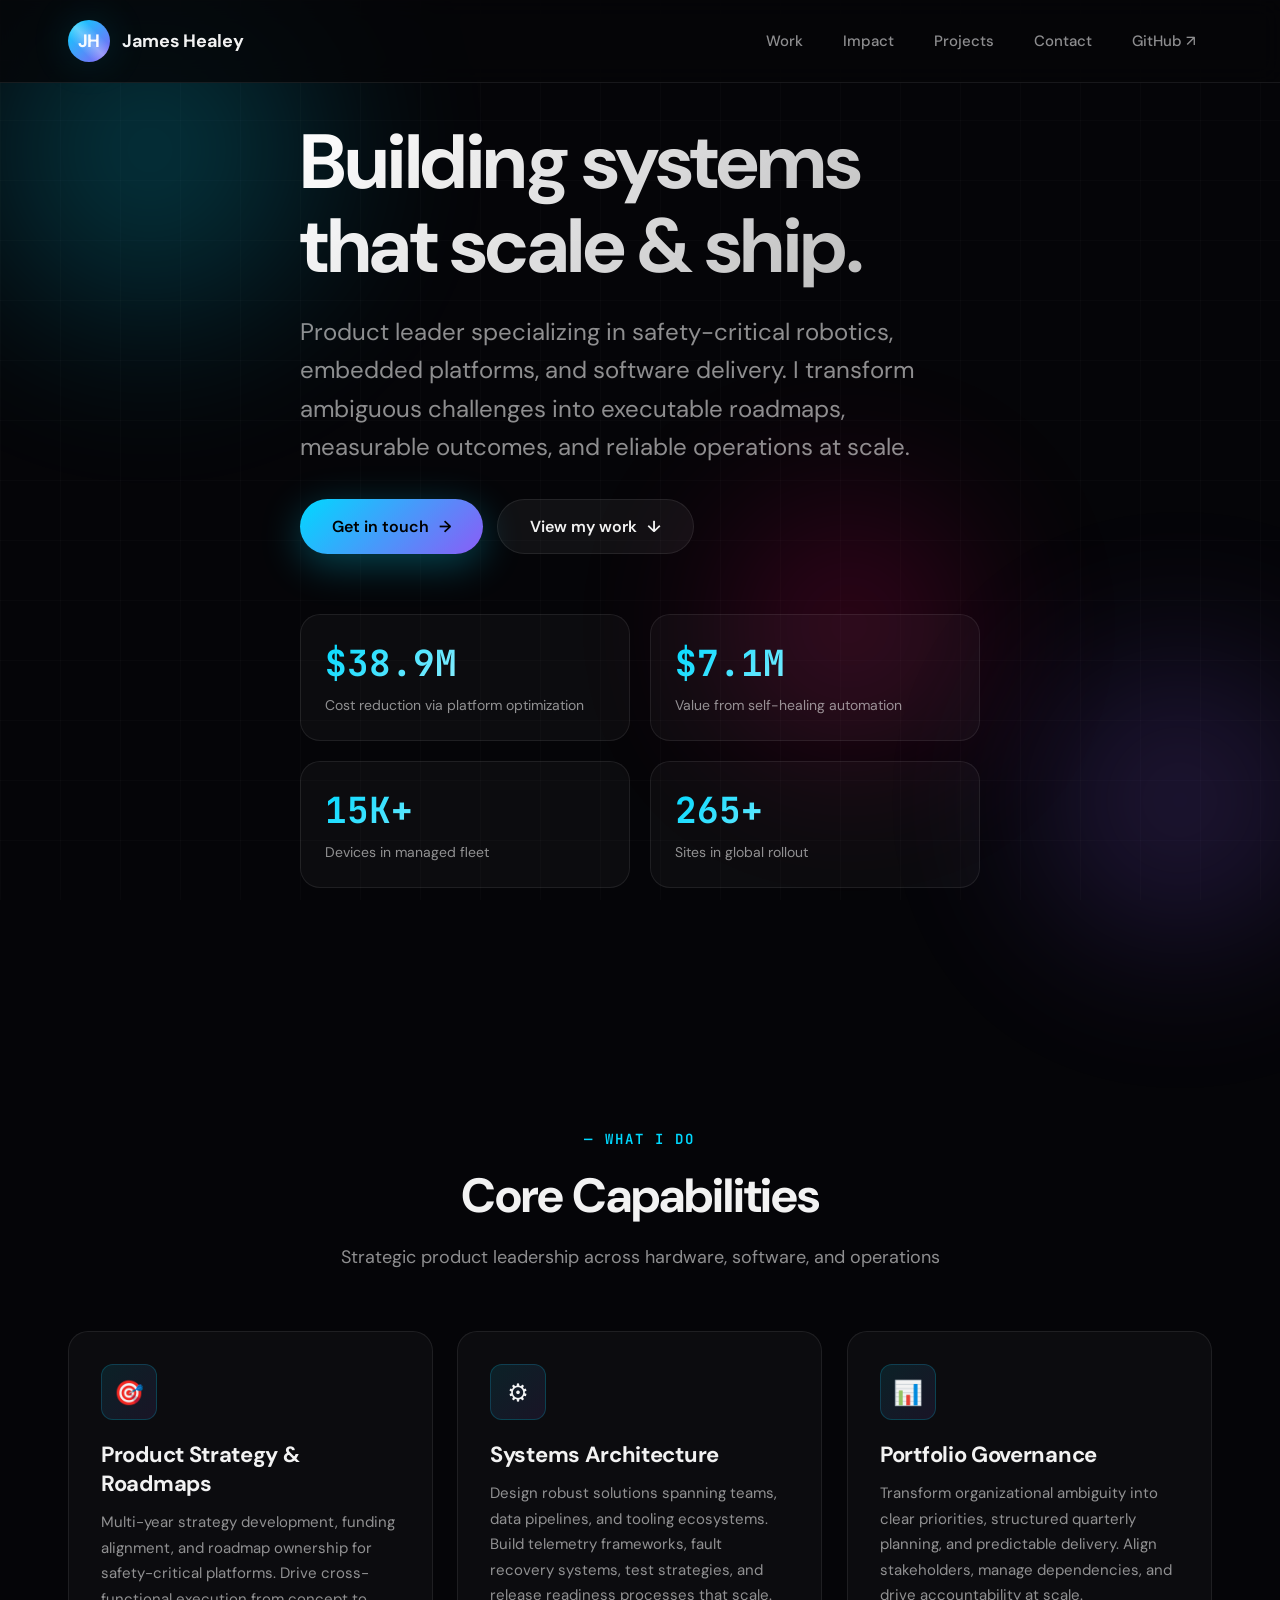
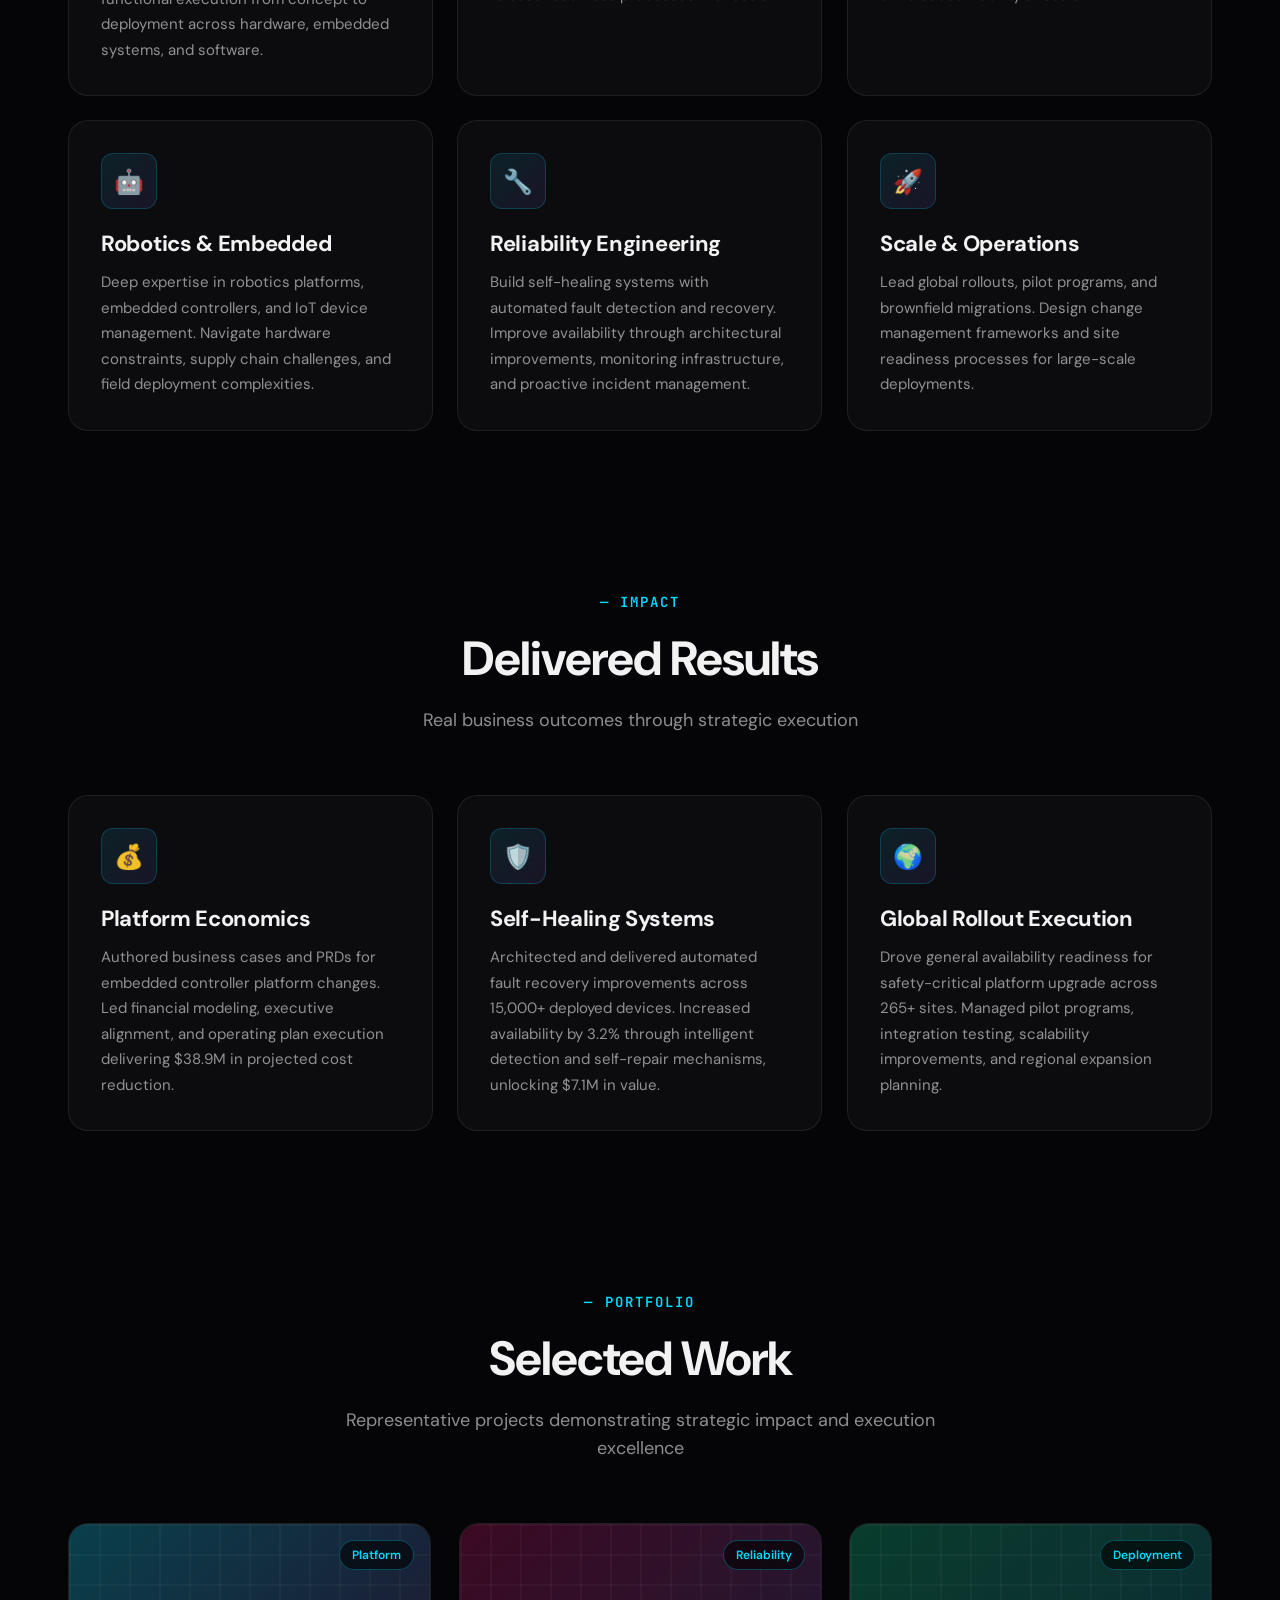
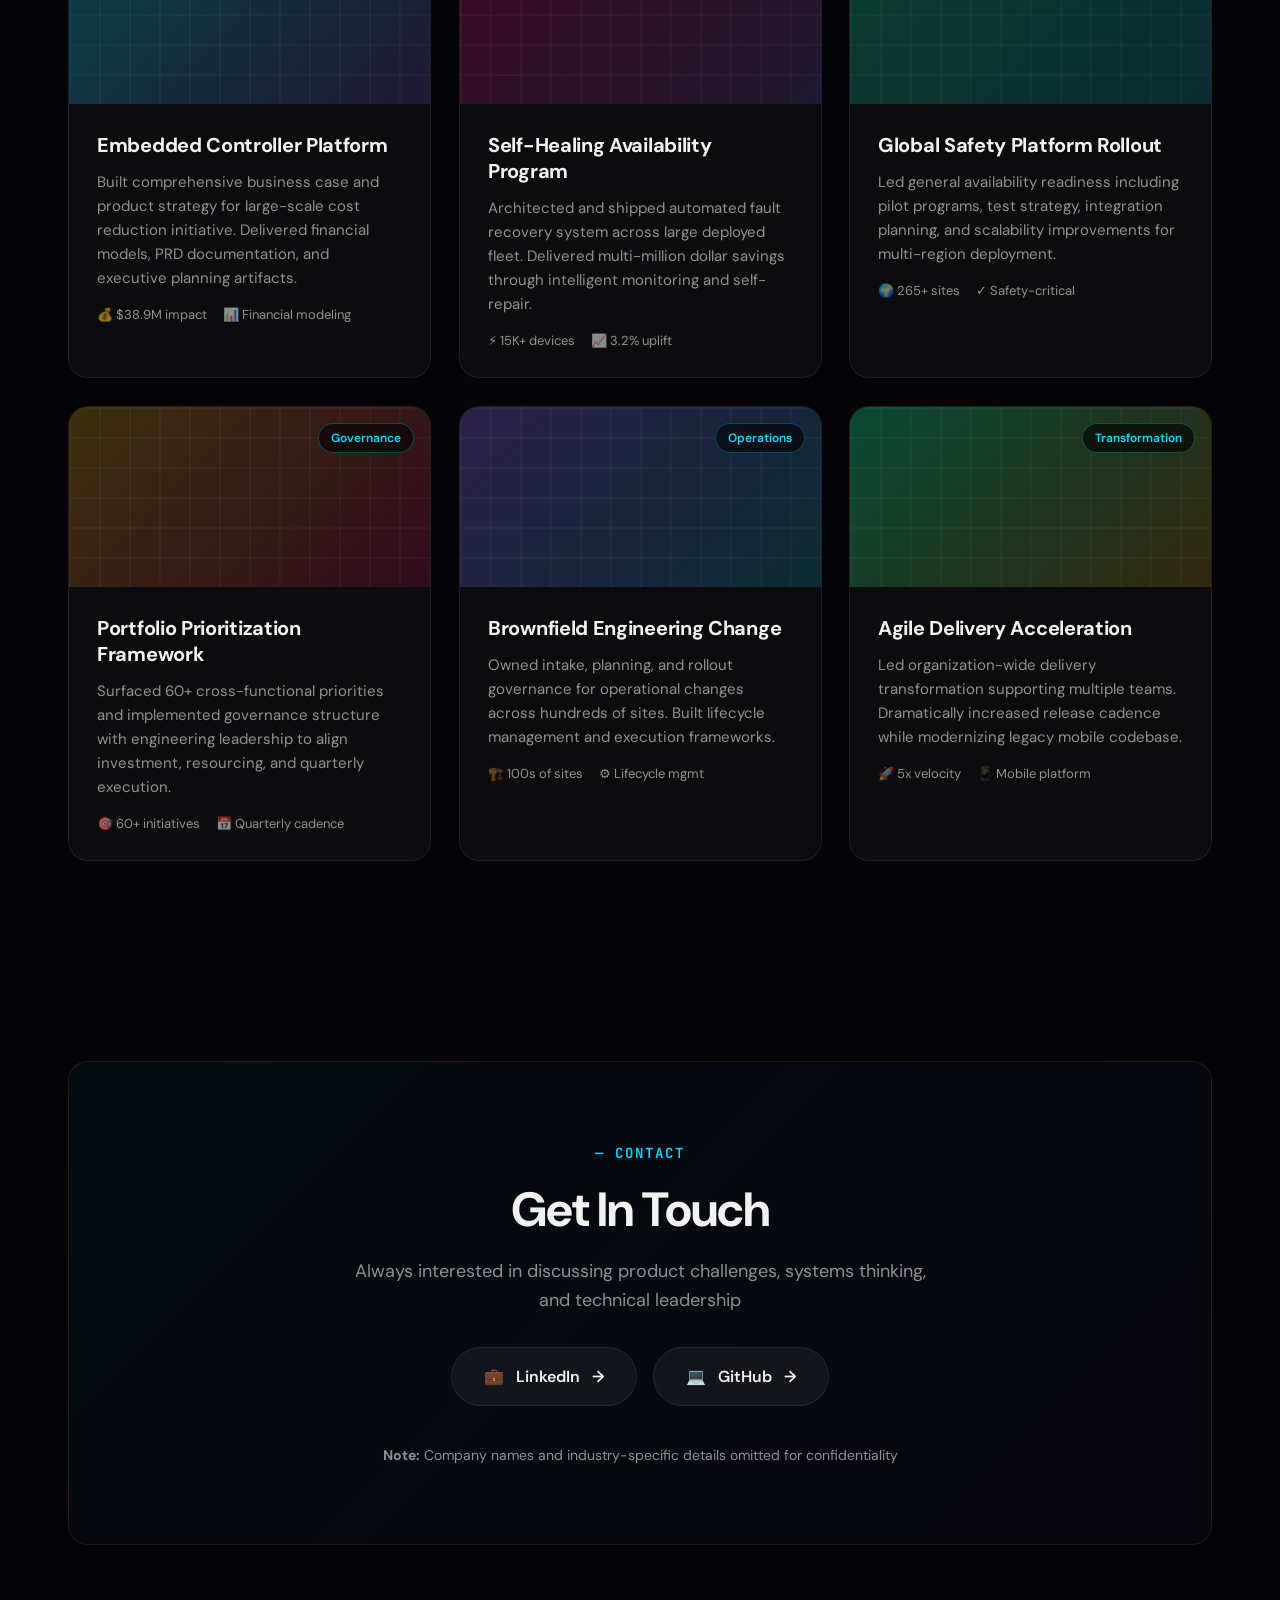
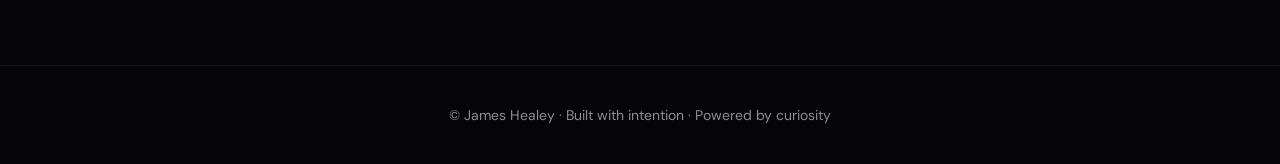
==== commit 9b6af5a8: "Update index.html Trying to make site more responsive." ====
--- a/index.html
+++ b/index.html
@@ -33,6 +33,8 @@
       color: var(--text);
       overflow-x: hidden;
       position: relative;
+      -webkit-font-smoothing: antialiased;
+      -moz-osx-font-smoothing: grayscale;
     }
 
     /* Animated background grid */
@@ -104,9 +106,9 @@
       left: 0;
       right: 0;
       z-index: 100;
-      backdrop-filter: blur(20px);
-      -webkit-backdrop-filter: blur(20px);
-      background: rgba(5,5,8,.7);
+      backdrop-filter: blur(12px);
+      -webkit-backdrop-filter: blur(12px);
+      background: rgba(5,5,8,.8);
       border-bottom: 1px solid var(--line);
       transition: transform .3s ease;
     }
@@ -272,9 +274,10 @@
       border-radius: 999px;
       font-weight: 600;
       font-size: 16px;
-      transition: all .3s ease;
+      transition: transform .2s ease, box-shadow .2s ease;
       position: relative;
       overflow: hidden;
+      will-change: transform;
     }
     .btn::before{
       content: "";
@@ -294,7 +297,7 @@
       box-shadow: 0 10px 40px rgba(0,217,255,.3);
     }
     .btn-primary:hover{
-      transform: translateY(-2px);
+      transform: translateY(-2px) translateZ(0);
       box-shadow: 0 15px 50px rgba(0,217,255,.4);
     }
 
@@ -323,7 +326,8 @@
       border: 1px solid var(--line);
       position: relative;
       overflow: hidden;
-      transition: all .3s ease;
+      transition: transform .3s ease, border-color .3s ease, background .3s ease;
+      will-change: transform;
     }
     .stat-card::before{
       content: "";
@@ -338,7 +342,7 @@
       transition: transform .3s ease;
     }
     .stat-card:hover{
-      transform: translateY(-4px);
+      transform: translateY(-4px) translateZ(0);
       border-color: rgba(255,255,255,.15);
       background: rgba(255,255,255,.05);
     }
@@ -420,6 +424,7 @@
       transition: all .4s ease;
       opacity: 1;
       transform: translateY(0);
+      will-change: transform;
     }
     .card.animate{
       opacity: 0;
@@ -437,9 +442,10 @@
       background: linear-gradient(135deg, rgba(0,217,255,.05), rgba(139,92,246,.05));
       opacity: 0;
       transition: opacity .4s ease;
+      pointer-events: none;
     }
     .card:hover{
-      transform: translateY(-8px);
+      transform: translateY(-8px) translateZ(0);
       border-color: rgba(255,255,255,.2);
       box-shadow: var(--shadow);
     }
@@ -482,10 +488,11 @@
       background: var(--panel);
       border: 1px solid var(--line);
       overflow: hidden;
-      transition: all .4s ease;
+      transition: transform .3s ease, border-color .3s ease, box-shadow .3s ease;
       cursor: pointer;
       opacity: 1;
       transform: translateY(0);
+      will-change: transform;
     }
     .project-card.animate{
       opacity: 0;
@@ -496,7 +503,7 @@
       transform: translateY(0);
     }
     .project-card:hover{
-      transform: translateY(-8px);
+      transform: translateY(-8px) translateZ(0);
       border-color: rgba(255,255,255,.2);
       box-shadow: var(--shadow);
     }
@@ -591,12 +598,13 @@
       border: 1px solid var(--line);
       font-size: 16px;
       font-weight: 600;
-      transition: all .3s ease;
+      transition: transform .2s ease, background .2s ease, border-color .2s ease;
+      will-change: transform;
     }
     .contact-btn:hover{
       background: rgba(255,255,255,.08);
       border-color: rgba(255,255,255,.2);
-      transform: translateY(-2px);
+      transform: translateY(-2px) translateZ(0);
     }
 
     /* Footer */
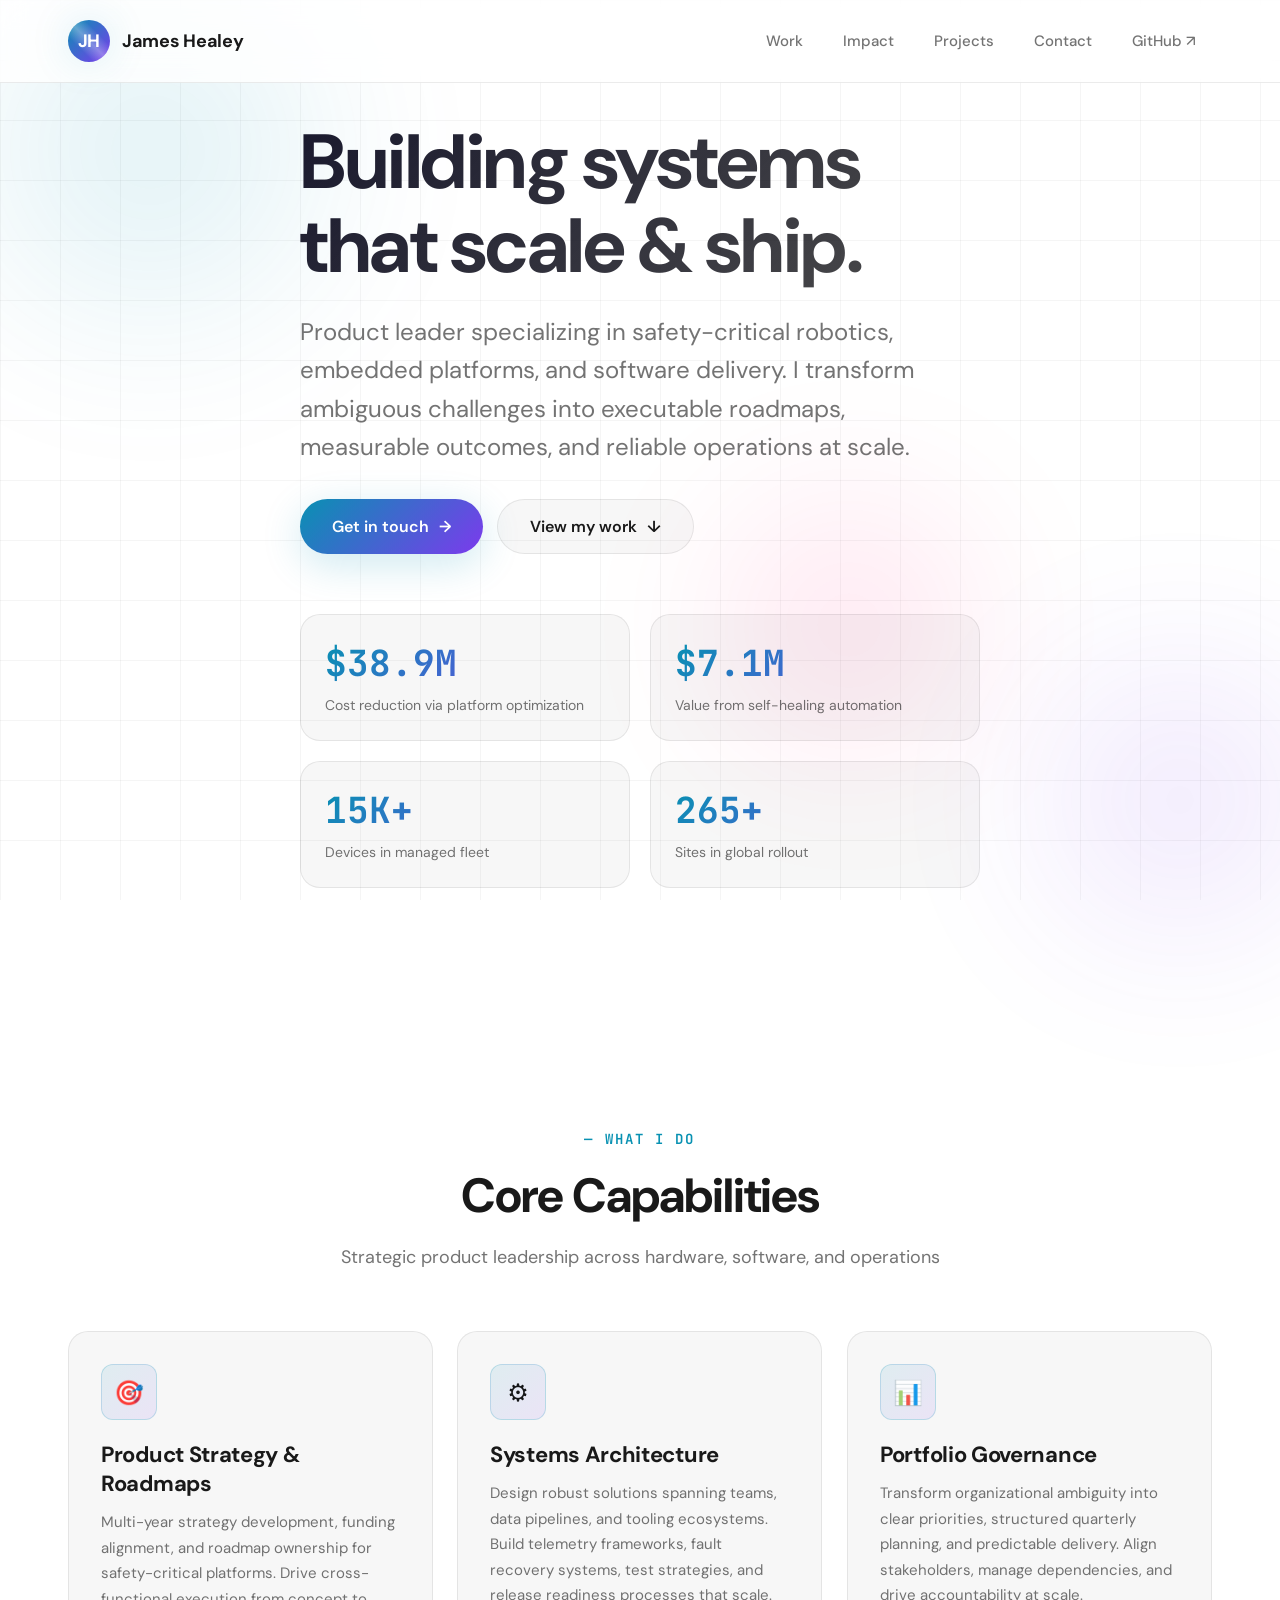
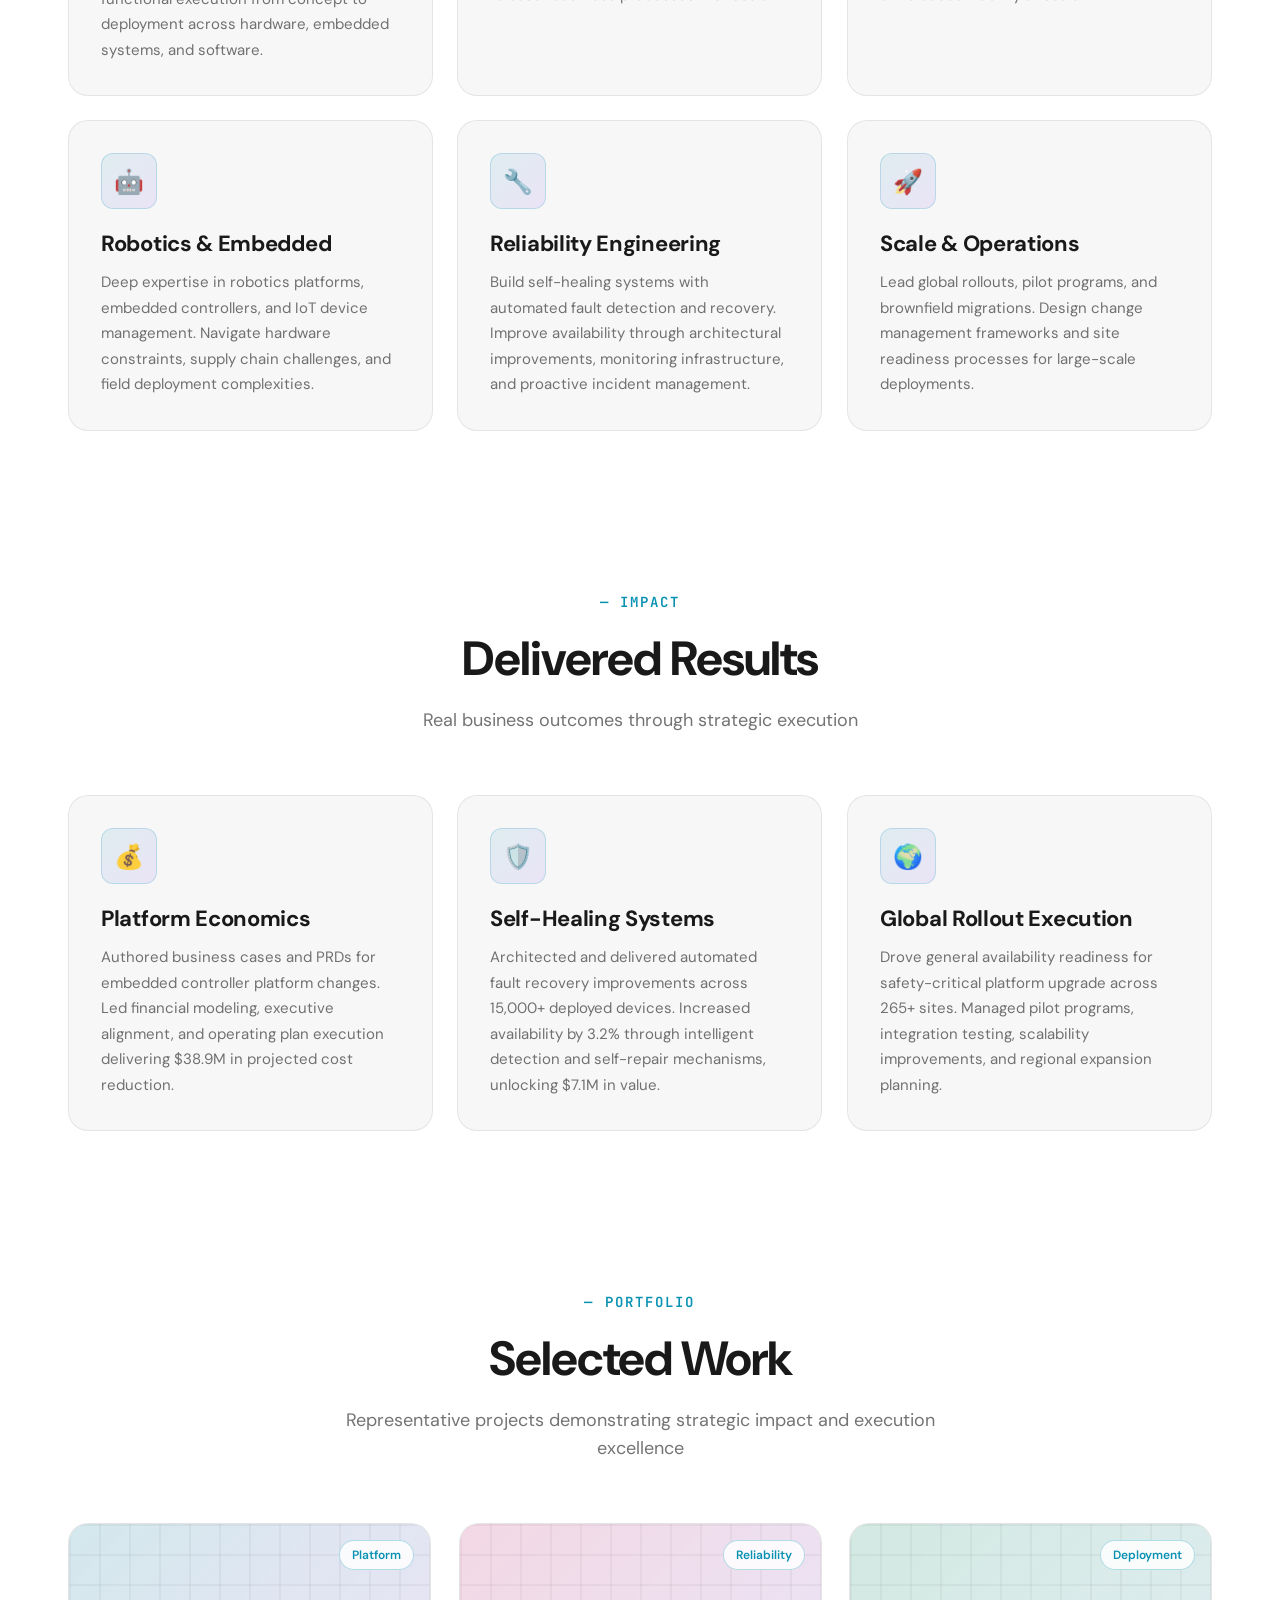
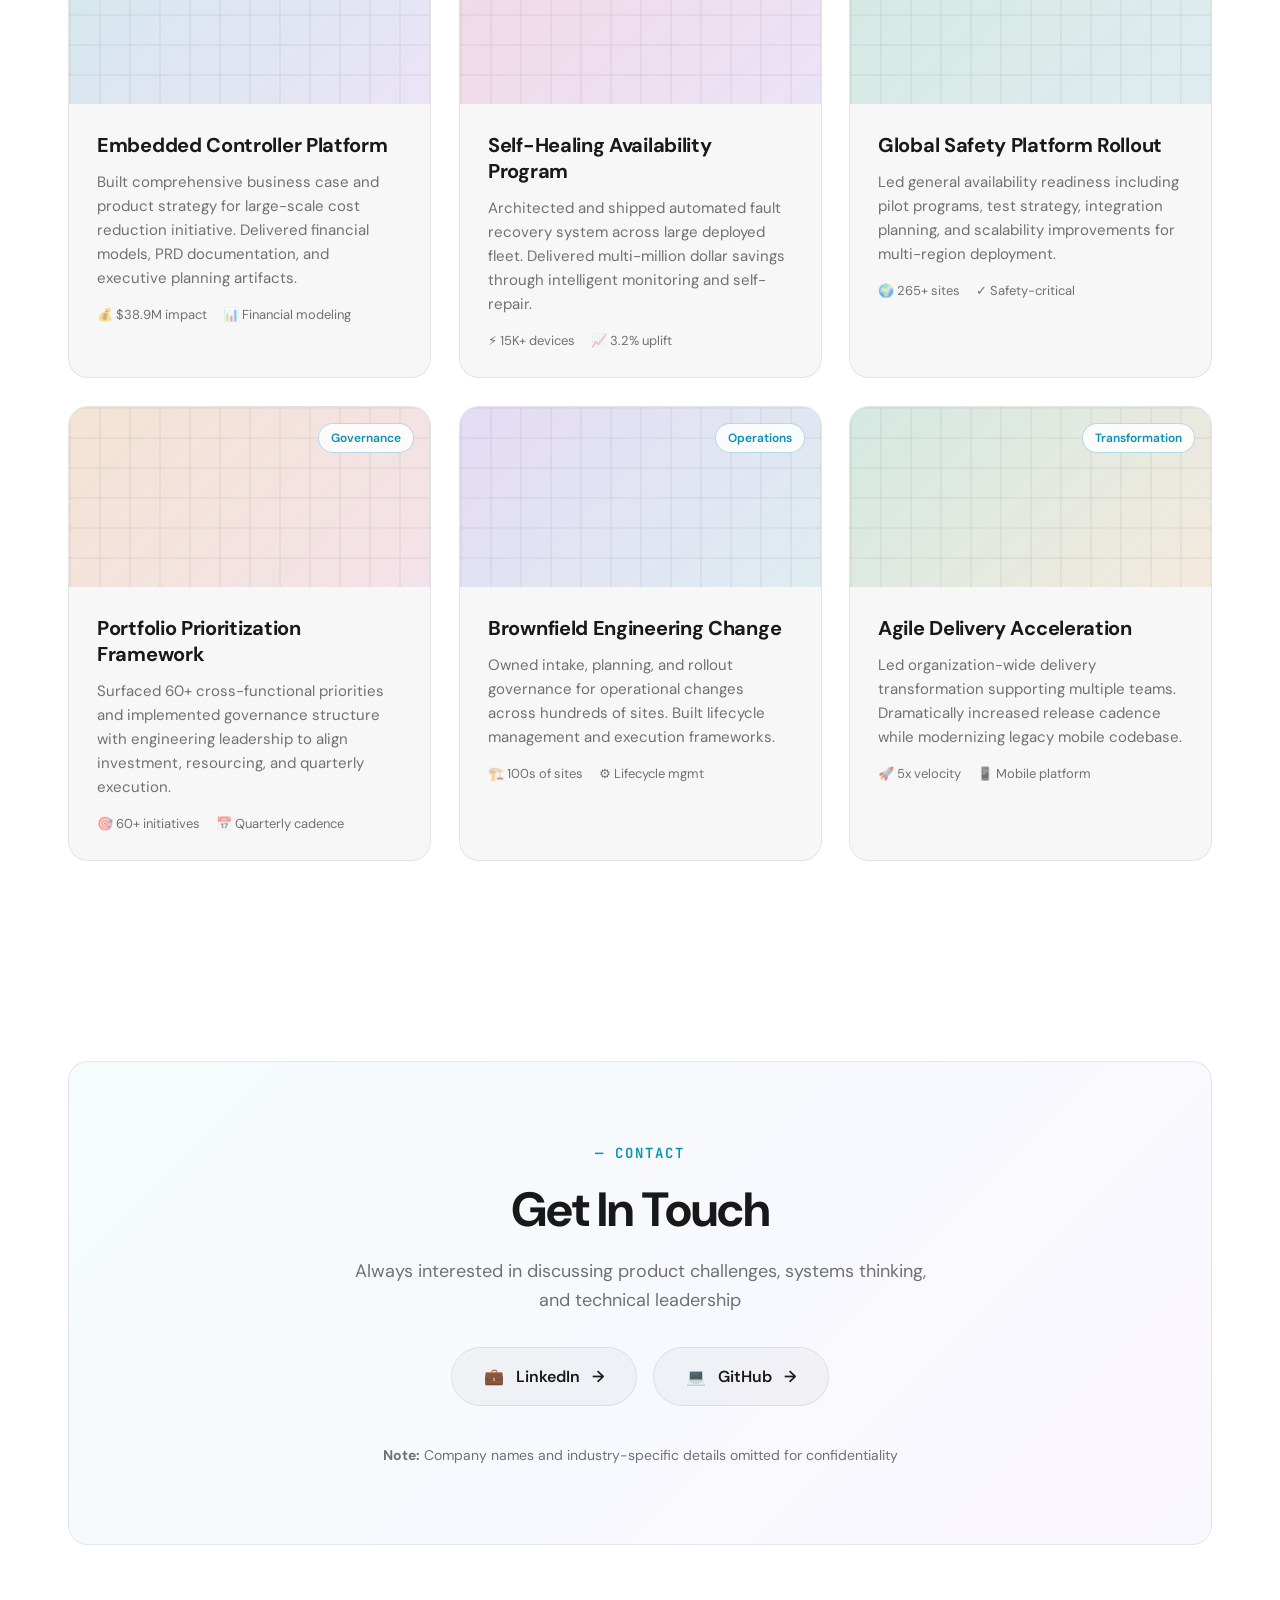
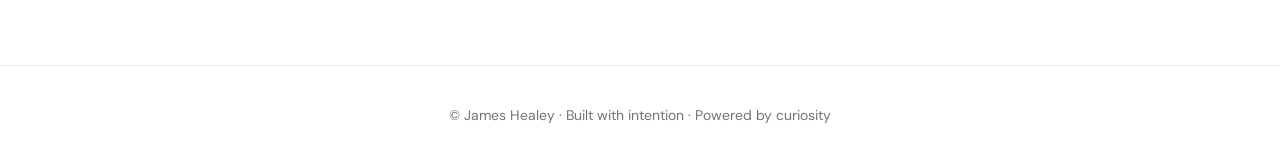
==== commit 90cc50e1: "Switch site from dark theme to light theme Co-Authored-By: Claude Opus 4.6 (1M context) <noreply@ant" ====
--- a/index.html
+++ b/index.html
@@ -5,22 +5,22 @@
   <meta name="viewport" content="width=device-width, initial-scale=1" />
   <title>James Healey — Product Leader</title>
   <meta name="description" content="Product leader focused on robotics, systems, and execution." />
-  <meta name="theme-color" content="#0b0b0f" />
+  <meta name="theme-color" content="#ffffff" />
   <link rel="preconnect" href="https://fonts.googleapis.com">
   <link rel="preconnect" href="https://fonts.gstatic.com" crossorigin>
   <link href="https://fonts.googleapis.com/css2?family=DM+Sans:wght@400;500;600;700&family=JetBrains+Mono:wght@400;600&display=swap" rel="stylesheet">
 
   <style>
     :root{
-      --bg: #050508;
-      --text: rgba(255,255,255,.95);
-      --muted: rgba(255,255,255,.55);
-      --accent: #00d9ff;
-      --accent2: #8b5cf6;
-      --line: rgba(255,255,255,.08);
-      --panel: rgba(255,255,255,.03);
-      --glow: 0 0 40px rgba(0,217,255,.15);
-      --shadow: 0 20px 60px rgba(0,0,0,.5);
+      --bg: #ffffff;
+      --text: rgba(0,0,0,.9);
+      --muted: rgba(0,0,0,.55);
+      --accent: #0891b2;
+      --accent2: #7c3aed;
+      --line: rgba(0,0,0,.08);
+      --panel: rgba(0,0,0,.03);
+      --glow: 0 0 40px rgba(8,145,178,.15);
+      --shadow: 0 20px 60px rgba(0,0,0,.1);
       --r: 20px;
       --max: 1200px;
     }
@@ -42,9 +42,9 @@
       content: "";
       position: fixed;
       inset: 0;
-      background-image: 
-        linear-gradient(rgba(255,255,255,.02) 1px, transparent 1px),
-        linear-gradient(90deg, rgba(255,255,255,.02) 1px, transparent 1px);
+      background-image:
+        linear-gradient(rgba(0,0,0,.04) 1px, transparent 1px),
+        linear-gradient(90deg, rgba(0,0,0,.04) 1px, transparent 1px);
       background-size: 60px 60px;
       z-index: -2;
       animation: gridMove 20s linear infinite;
@@ -60,7 +60,7 @@
       position: fixed;
       border-radius: 50%;
       filter: blur(80px);
-      opacity: .3;
+      opacity: .15;
       z-index: -1;
       pointer-events: none;
       animation: float 20s ease-in-out infinite;
@@ -108,7 +108,7 @@
       z-index: 100;
       backdrop-filter: blur(12px);
       -webkit-backdrop-filter: blur(12px);
-      background: rgba(5,5,8,.8);
+      background: rgba(255,255,255,.8);
       border-bottom: 1px solid var(--line);
       transition: transform .3s ease;
     }
@@ -138,6 +138,7 @@
       justify-content: center;
       font-weight: 700;
       font-size: 18px;
+      color: #fff;
       box-shadow: var(--glow);
       position: relative;
       overflow: hidden;
@@ -206,8 +207,8 @@
       gap: 10px;
       padding: 8px 16px;
       border-radius: 999px;
-      background: rgba(0,217,255,.1);
-      border: 1px solid rgba(0,217,255,.2);
+      background: rgba(8,145,178,.1);
+      border: 1px solid rgba(8,145,178,.2);
       color: var(--accent);
       font-size: 14px;
       font-weight: 600;
@@ -233,7 +234,7 @@
       margin: 0 0 24px;
       letter-spacing: -1.5px;
       font-weight: 700;
-      background: linear-gradient(135deg, #fff 0%, rgba(255,255,255,.7) 100%);
+      background: linear-gradient(135deg, #1a1a2e 0%, rgba(0,0,0,.7) 100%);
       -webkit-background-clip: text;
       -webkit-text-fill-color: transparent;
       background-clip: text;
@@ -283,7 +284,7 @@
       content: "";
       position: absolute;
       inset: 0;
-      background: linear-gradient(45deg, transparent, rgba(255,255,255,.1), transparent);
+      background: linear-gradient(45deg, transparent, rgba(255,255,255,.2), transparent);
       transform: translateX(-100%);
       transition: transform .6s ease;
     }
@@ -293,22 +294,22 @@
 
     .btn-primary{
       background: linear-gradient(135deg, var(--accent), var(--accent2));
-      color: #000;
-      box-shadow: 0 10px 40px rgba(0,217,255,.3);
+      color: #fff;
+      box-shadow: 0 10px 40px rgba(8,145,178,.2);
     }
     .btn-primary:hover{
       transform: translateY(-2px) translateZ(0);
-      box-shadow: 0 15px 50px rgba(0,217,255,.4);
+      box-shadow: 0 15px 50px rgba(8,145,178,.3);
     }
 
     .btn-secondary{
-      background: rgba(255,255,255,.05);
+      background: rgba(0,0,0,.03);
       border: 1px solid var(--line);
       color: var(--text);
     }
     .btn-secondary:hover{
-      background: rgba(255,255,255,.08);
-      border-color: rgba(255,255,255,.2);
+      background: rgba(0,0,0,.06);
+      border-color: rgba(0,0,0,.15);
     }
 
     /* Stats Grid */
@@ -343,8 +344,8 @@
     }
     .stat-card:hover{
       transform: translateY(-4px) translateZ(0);
-      border-color: rgba(255,255,255,.15);
-      background: rgba(255,255,255,.05);
+      border-color: rgba(0,0,0,.12);
+      background: rgba(0,0,0,.05);
     }
     .stat-card:hover::before{
       transform: scaleX(1);
@@ -353,7 +354,7 @@
       font-size: 36px;
       font-weight: 700;
       font-family: 'JetBrains Mono', monospace;
-      background: linear-gradient(135deg, var(--accent), #fff);
+      background: linear-gradient(135deg, var(--accent), var(--accent2));
       -webkit-background-clip: text;
       -webkit-text-fill-color: transparent;
       background-clip: text;
@@ -439,14 +440,14 @@
       position: absolute;
       inset: 0;
       border-radius: var(--r);
-      background: linear-gradient(135deg, rgba(0,217,255,.05), rgba(139,92,246,.05));
+      background: linear-gradient(135deg, rgba(8,145,178,.05), rgba(124,58,237,.05));
       opacity: 0;
       transition: opacity .4s ease;
       pointer-events: none;
     }
     .card:hover{
       transform: translateY(-8px) translateZ(0);
-      border-color: rgba(255,255,255,.2);
+      border-color: rgba(0,0,0,.12);
       box-shadow: var(--shadow);
     }
     .card:hover::after{
@@ -457,8 +458,8 @@
       width: 56px;
       height: 56px;
       border-radius: 12px;
-      background: linear-gradient(135deg, rgba(0,217,255,.1), rgba(139,92,246,.1));
-      border: 1px solid rgba(0,217,255,.2);
+      background: linear-gradient(135deg, rgba(8,145,178,.1), rgba(124,58,237,.1));
+      border: 1px solid rgba(8,145,178,.2);
       display: flex;
       align-items: center;
       justify-content: center;
@@ -504,13 +505,13 @@
     }
     .project-card:hover{
       transform: translateY(-8px) translateZ(0);
-      border-color: rgba(255,255,255,.2);
+      border-color: rgba(0,0,0,.12);
       box-shadow: var(--shadow);
     }
 
     .project-visual{
       height: 180px;
-      background: linear-gradient(135deg, rgba(0,217,255,.2), rgba(139,92,246,.2));
+      background: linear-gradient(135deg, rgba(8,145,178,.15), rgba(124,58,237,.1));
       position: relative;
       overflow: hidden;
     }
@@ -518,9 +519,9 @@
       content: "";
       position: absolute;
       inset: 0;
-      background-image: 
-        linear-gradient(rgba(255,255,255,.03) 2px, transparent 2px),
-        linear-gradient(90deg, rgba(255,255,255,.03) 2px, transparent 2px);
+      background-image:
+        linear-gradient(rgba(0,0,0,.04) 2px, transparent 2px),
+        linear-gradient(90deg, rgba(0,0,0,.04) 2px, transparent 2px);
       background-size: 30px 30px;
       animation: gridSlide 15s linear infinite;
     }
@@ -535,12 +536,12 @@
       right: 16px;
       padding: 6px 12px;
       border-radius: 999px;
-      background: rgba(0,0,0,.6);
+      background: rgba(255,255,255,.85);
       backdrop-filter: blur(10px);
       font-size: 12px;
       font-weight: 600;
       color: var(--accent);
-      border: 1px solid rgba(0,217,255,.3);
+      border: 1px solid rgba(8,145,178,.3);
     }
 
     .project-content{
@@ -572,7 +573,7 @@
 
     /* Contact Section */
     #contact{
-      background: linear-gradient(135deg, rgba(0,217,255,.03), rgba(139,92,246,.03));
+      background: linear-gradient(135deg, rgba(8,145,178,.04), rgba(124,58,237,.04));
       border-radius: var(--r);
       padding: 80px 40px;
       margin: 40px 0;
@@ -594,7 +595,7 @@
       gap: 12px;
       padding: 18px 32px;
       border-radius: 999px;
-      background: rgba(255,255,255,.05);
+      background: rgba(0,0,0,.03);
       border: 1px solid var(--line);
       font-size: 16px;
       font-weight: 600;
@@ -602,8 +603,8 @@
       will-change: transform;
     }
     .contact-btn:hover{
-      background: rgba(255,255,255,.08);
-      border-color: rgba(255,255,255,.2);
+      background: rgba(0,0,0,.06);
+      border-color: rgba(0,0,0,.15);
       transform: translateY(-2px) translateZ(0);
     }
 
@@ -826,7 +827,7 @@
 
         <div class="projects-grid">
           <a href="case-study-embedded-platform.html" class="project-card" style="transition-delay: .1s">
-            <div class="project-visual" style="background: linear-gradient(135deg, rgba(0,217,255,.25), rgba(139,92,246,.15))">
+            <div class="project-visual" style="background: linear-gradient(135deg, rgba(8,145,178,.15), rgba(124,58,237,.1))">
               <div class="project-tag">Platform</div>
             </div>
             <div class="project-content">
@@ -840,7 +841,7 @@
           </a>
 
           <a href="case-study-self-healing.html" class="project-card" style="transition-delay: .2s">
-            <div class="project-visual" style="background: linear-gradient(135deg, rgba(255,0,110,.2), rgba(139,92,246,.15))">
+            <div class="project-visual" style="background: linear-gradient(135deg, rgba(219,39,119,.15), rgba(124,58,237,.1))">
               <div class="project-tag">Reliability</div>
             </div>
             <div class="project-content">
@@ -854,7 +855,7 @@
           </a>
 
           <a href="case-study-global-rollout.html" class="project-card" style="transition-delay: .3s">
-            <div class="project-visual" style="background: linear-gradient(135deg, rgba(0,255,163,.2), rgba(0,217,255,.15))">
+            <div class="project-visual" style="background: linear-gradient(135deg, rgba(5,150,105,.15), rgba(8,145,178,.1))">
               <div class="project-tag">Deployment</div>
             </div>
             <div class="project-content">
@@ -868,7 +869,7 @@
           </a>
 
           <div class="project-card" style="transition-delay: .4s">
-            <div class="project-visual" style="background: linear-gradient(135deg, rgba(255,184,0,.2), rgba(255,0,110,.15))">
+            <div class="project-visual" style="background: linear-gradient(135deg, rgba(217,119,6,.15), rgba(219,39,119,.1))">
               <div class="project-tag">Governance</div>
             </div>
             <div class="project-content">
@@ -882,7 +883,7 @@
           </div>
 
           <div class="project-card" style="transition-delay: .5s">
-            <div class="project-visual" style="background: linear-gradient(135deg, rgba(139,92,246,.25), rgba(0,217,255,.15))">
+            <div class="project-visual" style="background: linear-gradient(135deg, rgba(124,58,237,.15), rgba(8,145,178,.1))">
               <div class="project-tag">Operations</div>
             </div>
             <div class="project-content">
@@ -896,7 +897,7 @@
           </div>
 
           <div class="project-card" style="transition-delay: .6s">
-            <div class="project-visual" style="background: linear-gradient(135deg, rgba(0,255,163,.25), rgba(255,184,0,.15))">
+            <div class="project-visual" style="background: linear-gradient(135deg, rgba(5,150,105,.15), rgba(217,119,6,.1))">
               <div class="project-tag">Transformation</div>
             </div>
             <div class="project-content">
@@ -924,7 +925,7 @@
           </div>
 
           <div class="contact-methods">
-            <a class="contact-btn" href="https://linkedin.com/in/jamescundarihealey" target="_blank" rel="noreferrer">
+            <a class="contact-btn" href="https://linkedin.com/" target="_blank" rel="noreferrer">
               <span>💼</span>
               <span>LinkedIn</span>
               <span>→</span>
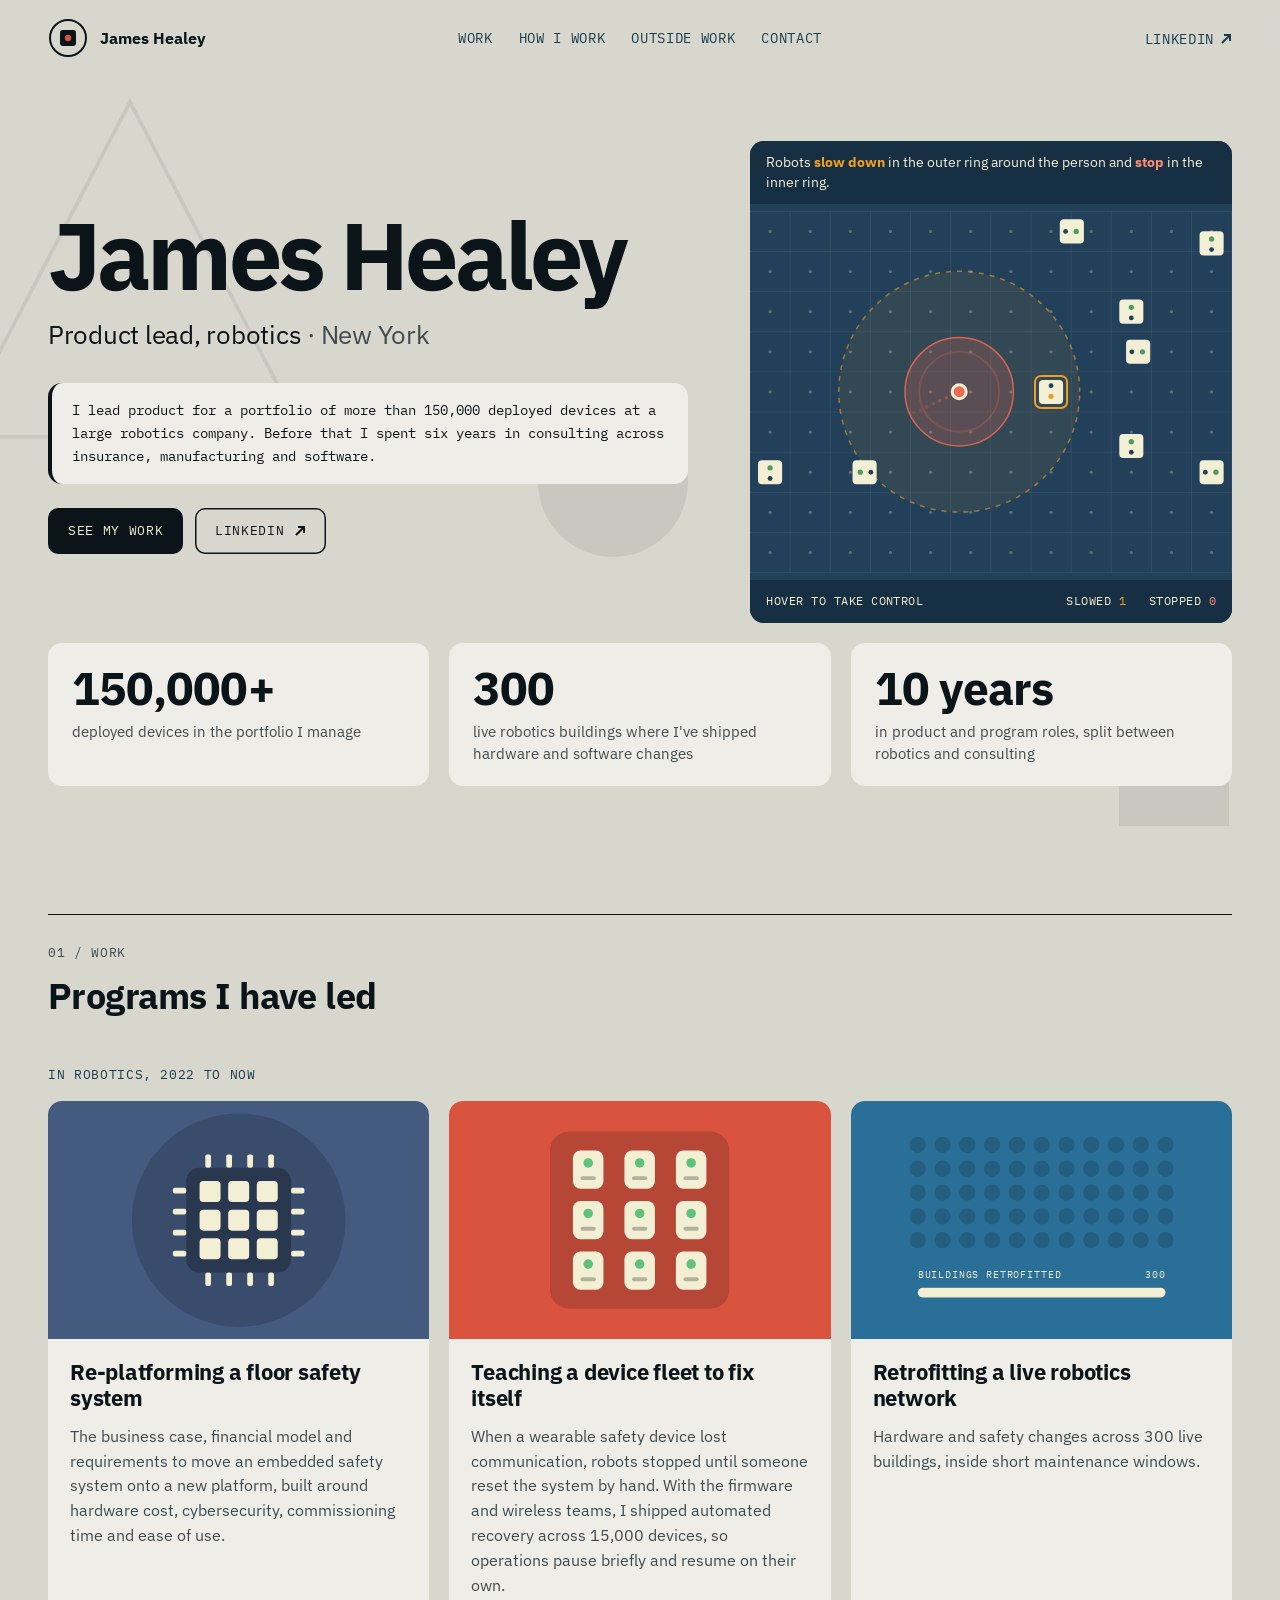
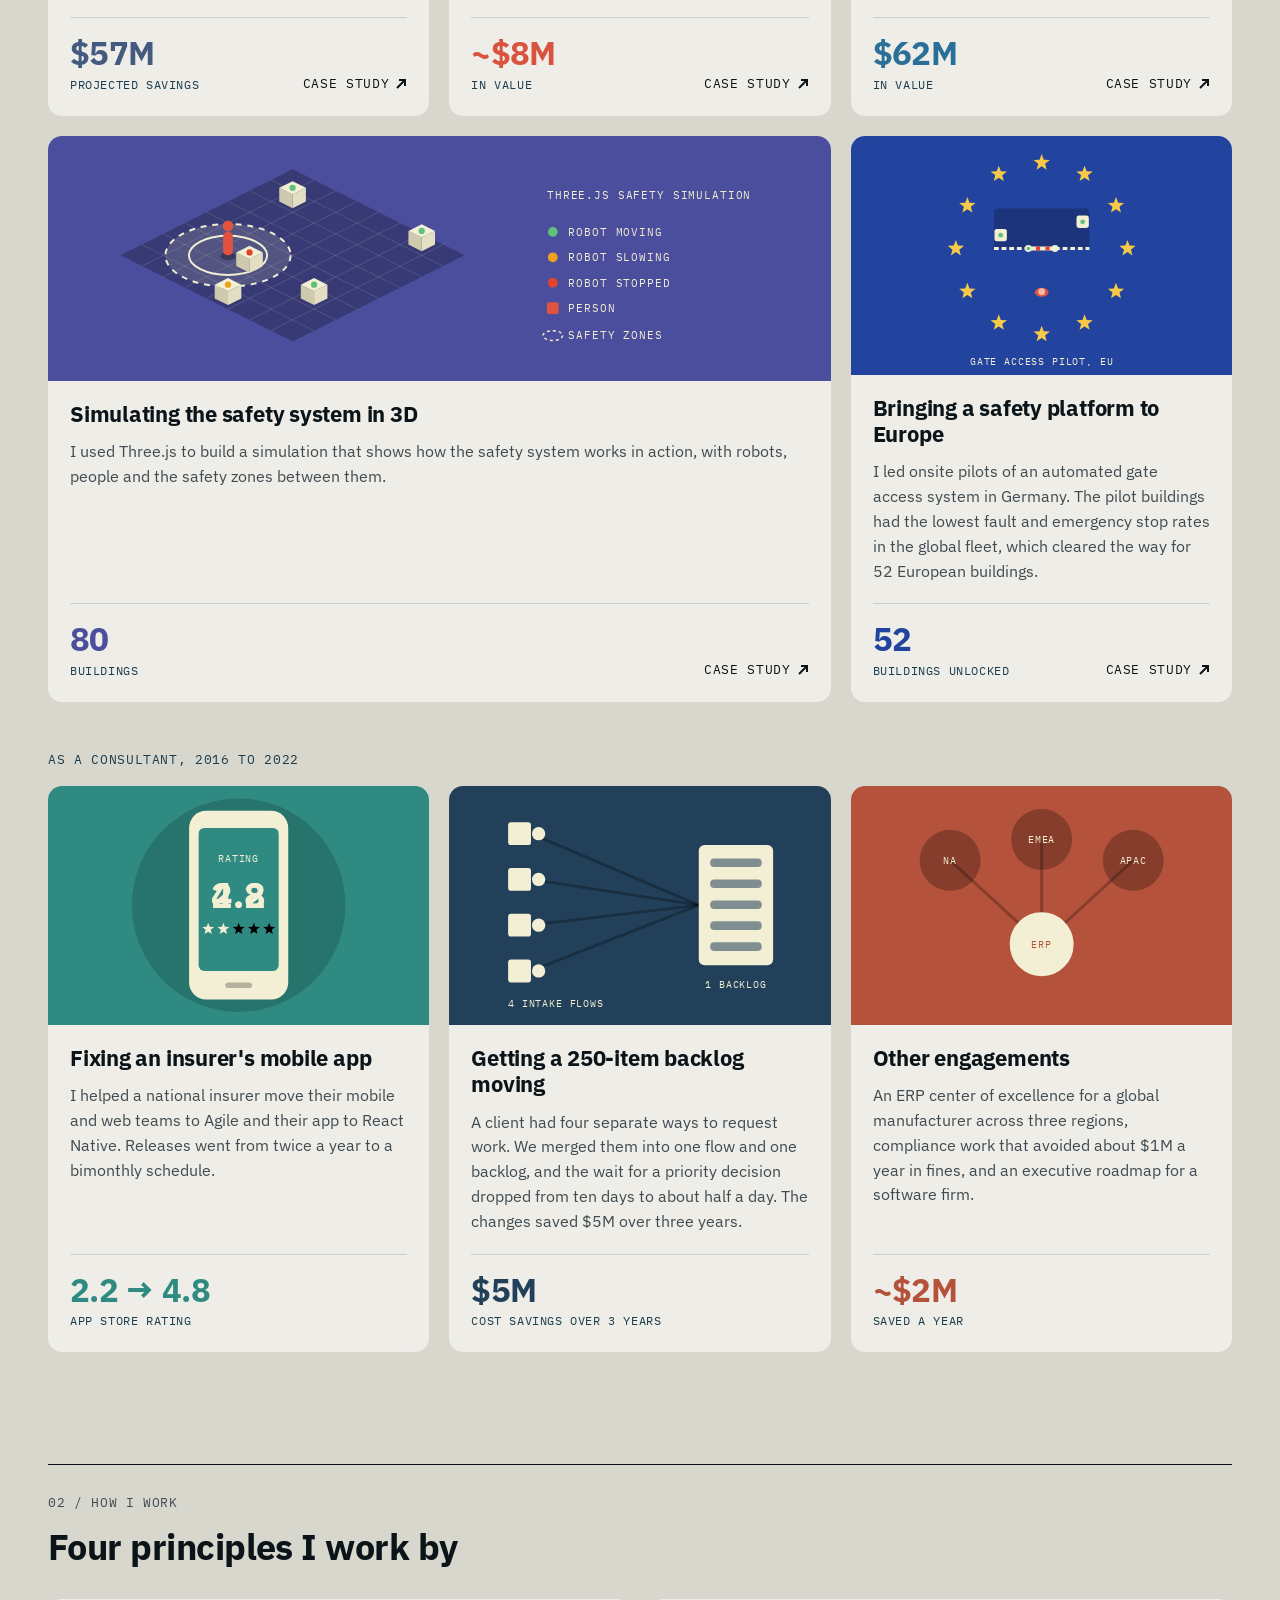
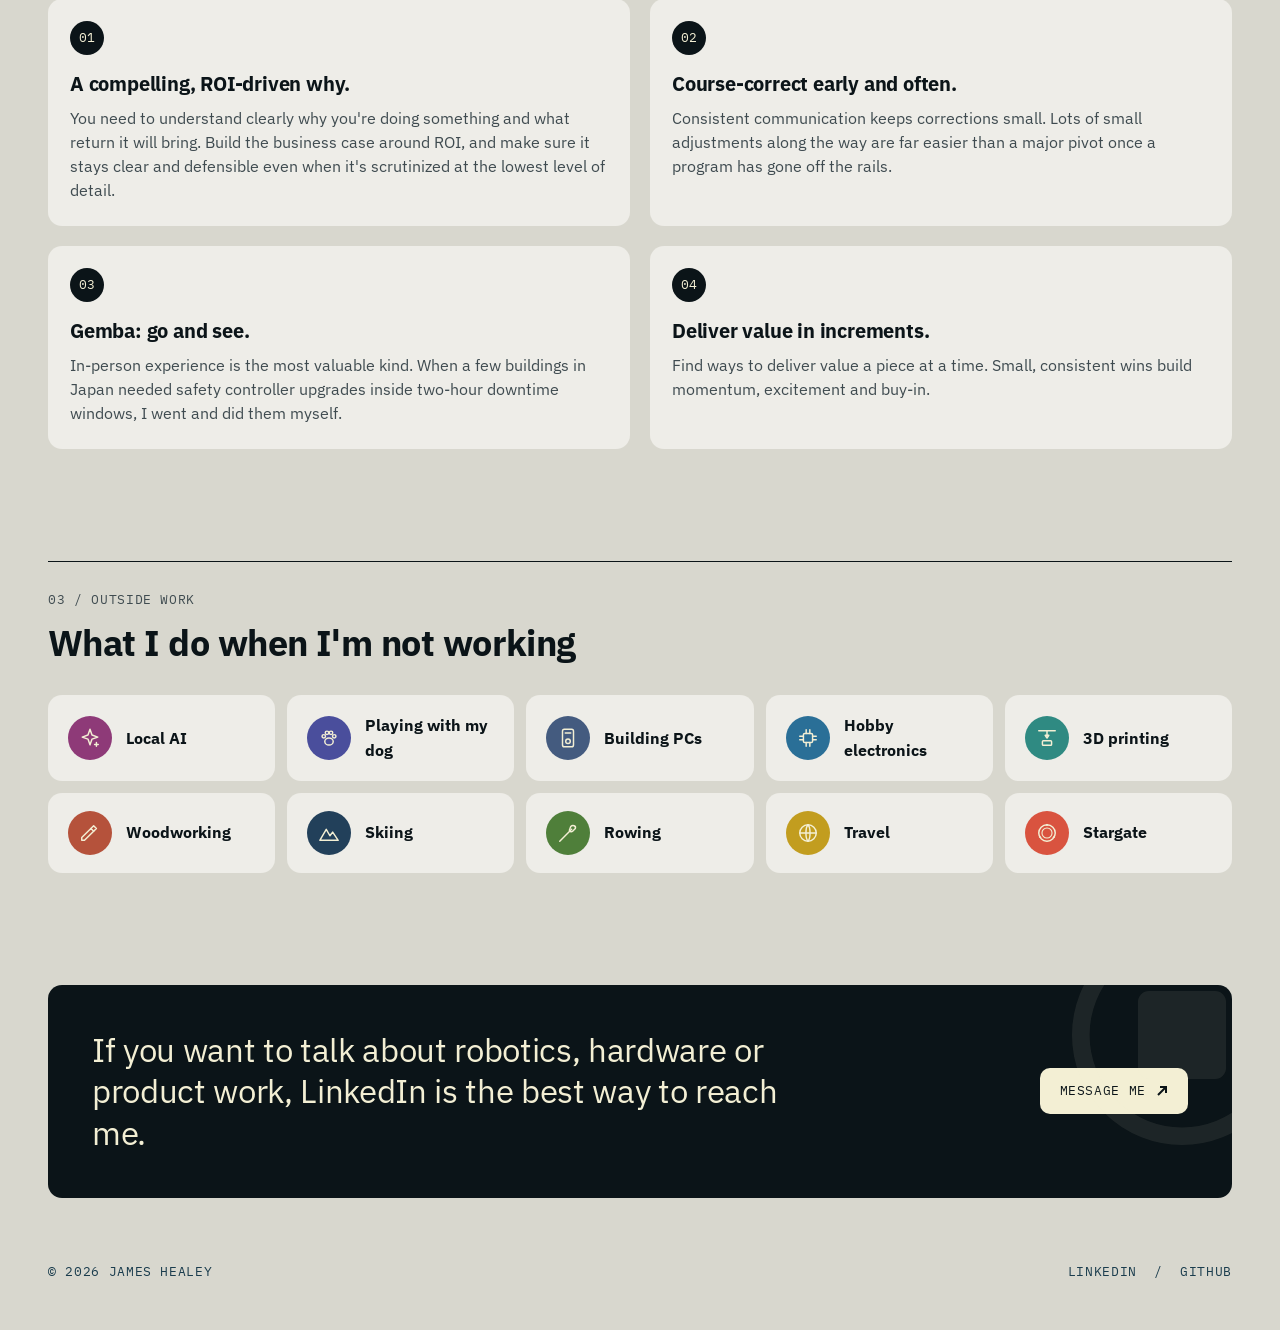
==== commit fe8474cf: "Redesign site with new layout, case studies and interactive simulations - Light Swiss-grid design wi" ====
--- a/index.html
+++ b/index.html
@@ -3,988 +3,230 @@
 <head>
   <meta charset="utf-8" />
   <meta name="viewport" content="width=device-width, initial-scale=1" />
-  <title>James Healey — Product Leader</title>
-  <meta name="description" content="Product leader focused on robotics, systems, and execution." />
-  <meta name="theme-color" content="#ffffff" />
+  <title>James Healey</title>
+  <meta name="description" content="James Healey is a product lead in New York working across robotics hardware, software and operations." />
+  <meta name="theme-color" content="#d8d7ce" />
+  <link rel="icon" href="favicon.svg" type="image/svg+xml">
+  <meta property="og:type" content="website" />
+  <meta property="og:url" content="https://jameschealey.com/" />
+  <meta property="og:title" content="James Healey, product lead" />
+  <meta property="og:description" content="James Healey is a product lead in New York working across robotics hardware, software and operations." />
+  <meta property="og:image" content="https://jameschealey.com/social.png" />
+  <meta name="twitter:card" content="summary_large_image" />
   <link rel="preconnect" href="https://fonts.googleapis.com">
   <link rel="preconnect" href="https://fonts.gstatic.com" crossorigin>
-  <link href="https://fonts.googleapis.com/css2?family=DM+Sans:wght@400;500;600;700&family=JetBrains+Mono:wght@400;600&display=swap" rel="stylesheet">
-
-  <style>
-    :root{
-      --bg: #ffffff;
-      --text: rgba(0,0,0,.9);
-      --muted: rgba(0,0,0,.55);
-      --accent: #0891b2;
-      --accent2: #7c3aed;
-      --line: rgba(0,0,0,.08);
-      --panel: rgba(0,0,0,.03);
-      --glow: 0 0 40px rgba(8,145,178,.15);
-      --shadow: 0 20px 60px rgba(0,0,0,.1);
-      --r: 20px;
-      --max: 1200px;
-    }
-
-    *{box-sizing:border-box; margin:0; padding:0}
-    html{scroll-behavior: smooth}
-    body{
-      font-family: 'DM Sans', ui-sans-serif, system-ui, -apple-system, sans-serif;
-      background: var(--bg);
-      color: var(--text);
-      overflow-x: hidden;
-      position: relative;
-      -webkit-font-smoothing: antialiased;
-      -moz-osx-font-smoothing: grayscale;
-    }
-
-    /* Animated background grid */
-    body::before{
-      content: "";
-      position: fixed;
-      inset: 0;
-      background-image:
-        linear-gradient(rgba(0,0,0,.04) 1px, transparent 1px),
-        linear-gradient(90deg, rgba(0,0,0,.04) 1px, transparent 1px);
-      background-size: 60px 60px;
-      z-index: -2;
-      animation: gridMove 20s linear infinite;
-    }
-
-    @keyframes gridMove {
-      0% { transform: translate(0, 0); }
-      100% { transform: translate(60px, 60px); }
-    }
-
-    /* Gradient orbs */
-    .orb{
-      position: fixed;
-      border-radius: 50%;
-      filter: blur(80px);
-      opacity: .15;
-      z-index: -1;
-      pointer-events: none;
-      animation: float 20s ease-in-out infinite;
-    }
-    .orb1{
-      width: 500px;
-      height: 500px;
-      background: radial-gradient(circle, var(--accent), transparent 70%);
-      top: -100px;
-      left: -100px;
-      animation-delay: 0s;
-    }
-    .orb2{
-      width: 400px;
-      height: 400px;
-      background: radial-gradient(circle, var(--accent2), transparent 70%);
-      bottom: -100px;
-      right: -100px;
-      animation-delay: -10s;
-    }
-    .orb3{
-      width: 350px;
-      height: 350px;
-      background: radial-gradient(circle, #ff006e, transparent 70%);
-      top: 50%;
-      right: 20%;
-      animation-delay: -5s;
-    }
-
-    @keyframes float {
-      0%, 100% { transform: translate(0, 0) scale(1); }
-      33% { transform: translate(50px, -50px) scale(1.1); }
-      66% { transform: translate(-30px, 40px) scale(.9); }
-    }
-
-    a{color:inherit; text-decoration:none}
-    .wrap{max-width:var(--max); margin:0 auto; padding:0 28px}
-
-    /* Navigation */
-    .nav{
-      position: fixed;
-      top: 0;
-      left: 0;
-      right: 0;
-      z-index: 100;
-      backdrop-filter: blur(12px);
-      -webkit-backdrop-filter: blur(12px);
-      background: rgba(255,255,255,.8);
-      border-bottom: 1px solid var(--line);
-      transition: transform .3s ease;
-    }
-    .nav-inner{
-      max-width: var(--max);
-      margin: 0 auto;
-      padding: 20px 28px;
-      display: flex;
-      align-items: center;
-      justify-content: space-between;
-    }
-    .brand{
-      display: flex;
-      align-items: center;
-      gap: 12px;
-      font-weight: 700;
-      font-size: 18px;
-      letter-spacing: -.3px;
-    }
-    .avatar{
-      width: 42px;
-      height: 42px;
-      border-radius: 50%;
-      background: linear-gradient(135deg, var(--accent), var(--accent2));
-      display: flex;
-      align-items: center;
-      justify-content: center;
-      font-weight: 700;
-      font-size: 18px;
-      color: #fff;
-      box-shadow: var(--glow);
-      position: relative;
-      overflow: hidden;
-    }
-    .avatar::after{
-      content: "";
-      position: absolute;
-      inset: 0;
-      background: linear-gradient(45deg, transparent 30%, rgba(255,255,255,.3), transparent 70%);
-      animation: shimmer 3s infinite;
-    }
-    @keyframes shimmer {
-      0% { transform: translateX(-100%) translateY(-100%) rotate(45deg); }
-      100% { transform: translateX(100%) translateY(100%) rotate(45deg); }
-    }
-
-    .nav-links{
-      display: flex;
-      gap: 8px;
-      align-items: center;
-    }
-    .nav-links a{
-      padding: 10px 16px;
-      border-radius: 999px;
-      color: var(--muted);
-      transition: all .2s ease;
-      font-weight: 500;
-      font-size: 15px;
-      position: relative;
-    }
-    .nav-links a::after{
-      content: "";
-      position: absolute;
-      bottom: 8px;
-      left: 16px;
-      right: 16px;
-      height: 2px;
-      background: var(--accent);
-      transform: scaleX(0);
-      transition: transform .2s ease;
-    }
-    .nav-links a:hover{
-      color: var(--text);
-    }
-    .nav-links a:hover::after{
-      transform: scaleX(1);
-    }
-
-    /* Hero */
-    .hero{
-      min-height: 100vh;
-      display: flex;
-      align-items: center;
-      padding: 120px 0 80px;
-      position: relative;
-    }
-    
-    .hero-content{
-      position: relative;
-      z-index: 1;
-    }
-
-    .eyebrow{
-      display: inline-flex;
-      align-items: center;
-      gap: 10px;
-      padding: 8px 16px;
-      border-radius: 999px;
-      background: rgba(8,145,178,.1);
-      border: 1px solid rgba(8,145,178,.2);
-      color: var(--accent);
-      font-size: 14px;
-      font-weight: 600;
-      margin-bottom: 24px;
-      animation: slideDown .6s ease;
-    }
-    .status-dot{
-      width: 8px;
-      height: 8px;
-      border-radius: 50%;
-      background: var(--accent);
-      box-shadow: 0 0 10px var(--accent);
-      animation: pulse 2s ease infinite;
-    }
-    @keyframes pulse {
-      0%, 100% { opacity: 1; transform: scale(1); }
-      50% { opacity: .6; transform: scale(1.2); }
-    }
-
-    h1{
-      font-size: clamp(40px, 6vw, 80px);
-      line-height: 1.1;
-      margin: 0 0 24px;
-      letter-spacing: -1.5px;
-      font-weight: 700;
-      background: linear-gradient(135deg, #1a1a2e 0%, rgba(0,0,0,.7) 100%);
-      -webkit-background-clip: text;
-      -webkit-text-fill-color: transparent;
-      background-clip: text;
-      animation: slideUp .8s ease;
-    }
-
-    @keyframes slideUp {
-      from { opacity: 0; transform: translateY(30px); }
-      to { opacity: 1; transform: translateY(0); }
-    }
-    @keyframes slideDown {
-      from { opacity: 0; transform: translateY(-20px); }
-      to { opacity: 1; transform: translateY(0); }
-    }
-
-    .subtitle{
-      font-size: clamp(18px, 2vw, 24px);
-      line-height: 1.6;
-      color: var(--muted);
-      max-width: 680px;
-      margin-bottom: 32px;
-      animation: slideUp 1s ease;
-    }
-
-    .cta-group{
-      display: flex;
-      flex-wrap: wrap;
-      gap: 14px;
-      margin-bottom: 60px;
-      animation: slideUp 1.2s ease;
-    }
-
-    .btn{
-      display: inline-flex;
-      align-items: center;
-      gap: 10px;
-      padding: 16px 32px;
-      border-radius: 999px;
-      font-weight: 600;
-      font-size: 16px;
-      transition: transform .2s ease, box-shadow .2s ease;
-      position: relative;
-      overflow: hidden;
-      will-change: transform;
-    }
-    .btn::before{
-      content: "";
-      position: absolute;
-      inset: 0;
-      background: linear-gradient(45deg, transparent, rgba(255,255,255,.2), transparent);
-      transform: translateX(-100%);
-      transition: transform .6s ease;
-    }
-    .btn:hover::before{
-      transform: translateX(100%);
-    }
-
-    .btn-primary{
-      background: linear-gradient(135deg, var(--accent), var(--accent2));
-      color: #fff;
-      box-shadow: 0 10px 40px rgba(8,145,178,.2);
-    }
-    .btn-primary:hover{
-      transform: translateY(-2px) translateZ(0);
-      box-shadow: 0 15px 50px rgba(8,145,178,.3);
-    }
-
-    .btn-secondary{
-      background: rgba(0,0,0,.03);
-      border: 1px solid var(--line);
-      color: var(--text);
-    }
-    .btn-secondary:hover{
-      background: rgba(0,0,0,.06);
-      border-color: rgba(0,0,0,.15);
-    }
-
-    /* Stats Grid */
-    .stats{
-      display: grid;
-      grid-template-columns: repeat(auto-fit, minmax(240px, 1fr));
-      gap: 20px;
-      margin-bottom: 80px;
-      animation: slideUp 1.4s ease;
-    }
-    .stat-card{
-      padding: 24px;
-      border-radius: var(--r);
-      background: var(--panel);
-      border: 1px solid var(--line);
-      position: relative;
-      overflow: hidden;
-      transition: transform .3s ease, border-color .3s ease, background .3s ease;
-      will-change: transform;
-    }
-    .stat-card::before{
-      content: "";
-      position: absolute;
-      top: 0;
-      left: 0;
-      right: 0;
-      height: 2px;
-      background: linear-gradient(90deg, var(--accent), var(--accent2));
-      transform: scaleX(0);
-      transform-origin: left;
-      transition: transform .3s ease;
-    }
-    .stat-card:hover{
-      transform: translateY(-4px) translateZ(0);
-      border-color: rgba(0,0,0,.12);
-      background: rgba(0,0,0,.05);
-    }
-    .stat-card:hover::before{
-      transform: scaleX(1);
-    }
-    .stat-number{
-      font-size: 36px;
-      font-weight: 700;
-      font-family: 'JetBrains Mono', monospace;
-      background: linear-gradient(135deg, var(--accent), var(--accent2));
-      -webkit-background-clip: text;
-      -webkit-text-fill-color: transparent;
-      background-clip: text;
-      margin-bottom: 8px;
-    }
-    .stat-label{
-      color: var(--muted);
-      font-size: 14px;
-      line-height: 1.5;
-    }
-
-    /* Section Headers */
-    section{
-      padding: 80px 0;
-      position: relative;
-    }
-    .section-header{
-      text-align: center;
-      margin-bottom: 60px;
-      opacity: 1;
-      transform: translateY(0);
-      transition: all .6s ease;
-    }
-    .section-header.animate{
-      opacity: 0;
-      transform: translateY(30px);
-    }
-    .section-header.visible{
-      opacity: 1;
-      transform: translateY(0);
-    }
-    .section-label{
-      display: inline-block;
-      font-size: 14px;
-      font-weight: 600;
-      letter-spacing: .15em;
-      text-transform: uppercase;
-      color: var(--accent);
-      margin-bottom: 16px;
-      font-family: 'JetBrains Mono', monospace;
-    }
-    h2{
-      font-size: clamp(32px, 4vw, 48px);
-      font-weight: 700;
-      margin-bottom: 16px;
-      letter-spacing: -1px;
-    }
-    .section-desc{
-      font-size: 18px;
-      color: var(--muted);
-      max-width: 600px;
-      margin: 0 auto;
-      line-height: 1.6;
-    }
-
-    /* Cards Grid */
-    .cards-grid{
-      display: grid;
-      grid-template-columns: repeat(auto-fit, minmax(320px, 1fr));
-      gap: 24px;
-    }
-    .card{
-      padding: 32px;
-      border-radius: var(--r);
-      background: var(--panel);
-      border: 1px solid var(--line);
-      position: relative;
-      transition: all .4s ease;
-      opacity: 1;
-      transform: translateY(0);
-      will-change: transform;
-    }
-    .card.animate{
-      opacity: 0;
-      transform: translateY(40px);
-    }
-    .card.visible{
-      opacity: 1;
-      transform: translateY(0);
-    }
-    .card::after{
-      content: "";
-      position: absolute;
-      inset: 0;
-      border-radius: var(--r);
-      background: linear-gradient(135deg, rgba(8,145,178,.05), rgba(124,58,237,.05));
-      opacity: 0;
-      transition: opacity .4s ease;
-      pointer-events: none;
-    }
-    .card:hover{
-      transform: translateY(-8px) translateZ(0);
-      border-color: rgba(0,0,0,.12);
-      box-shadow: var(--shadow);
-    }
-    .card:hover::after{
-      opacity: 1;
-    }
-
-    .card-icon{
-      width: 56px;
-      height: 56px;
-      border-radius: 12px;
-      background: linear-gradient(135deg, rgba(8,145,178,.1), rgba(124,58,237,.1));
-      border: 1px solid rgba(8,145,178,.2);
-      display: flex;
-      align-items: center;
-      justify-content: center;
-      font-size: 24px;
-      margin-bottom: 20px;
-    }
-
-    .card h3{
-      font-size: 22px;
-      margin-bottom: 12px;
-      letter-spacing: -.3px;
-    }
-    .card p{
-      color: var(--muted);
-      line-height: 1.7;
-      font-size: 15px;
-    }
-
-    /* Projects Grid */
-    .projects-grid{
-      display: grid;
-      grid-template-columns: repeat(auto-fit, minmax(340px, 1fr));
-      gap: 28px;
-    }
-    .project-card{
-      border-radius: var(--r);
-      background: var(--panel);
-      border: 1px solid var(--line);
-      overflow: hidden;
-      transition: transform .3s ease, border-color .3s ease, box-shadow .3s ease;
-      cursor: pointer;
-      opacity: 1;
-      transform: translateY(0);
-      will-change: transform;
-    }
-    .project-card.animate{
-      opacity: 0;
-      transform: translateY(40px);
-    }
-    .project-card.visible{
-      opacity: 1;
-      transform: translateY(0);
-    }
-    .project-card:hover{
-      transform: translateY(-8px) translateZ(0);
-      border-color: rgba(0,0,0,.12);
-      box-shadow: var(--shadow);
-    }
-
-    .project-visual{
-      height: 180px;
-      background: linear-gradient(135deg, rgba(8,145,178,.15), rgba(124,58,237,.1));
-      position: relative;
-      overflow: hidden;
-    }
-    .project-visual::before{
-      content: "";
-      position: absolute;
-      inset: 0;
-      background-image:
-        linear-gradient(rgba(0,0,0,.04) 2px, transparent 2px),
-        linear-gradient(90deg, rgba(0,0,0,.04) 2px, transparent 2px);
-      background-size: 30px 30px;
-      animation: gridSlide 15s linear infinite;
-    }
-    @keyframes gridSlide {
-      0% { transform: translate(0, 0); }
-      100% { transform: translate(30px, 30px); }
-    }
-
-    .project-tag{
-      position: absolute;
-      top: 16px;
-      right: 16px;
-      padding: 6px 12px;
-      border-radius: 999px;
-      background: rgba(255,255,255,.85);
-      backdrop-filter: blur(10px);
-      font-size: 12px;
-      font-weight: 600;
-      color: var(--accent);
-      border: 1px solid rgba(8,145,178,.3);
-    }
-
-    .project-content{
-      padding: 28px;
-    }
-    .project-content h3{
-      font-size: 20px;
-      margin-bottom: 12px;
-      letter-spacing: -.3px;
-    }
-    .project-content p{
-      color: var(--muted);
-      line-height: 1.6;
-      font-size: 15px;
-      margin-bottom: 16px;
-    }
-
-    .project-meta{
-      display: flex;
-      gap: 16px;
-      font-size: 13px;
-      color: var(--muted);
-    }
-    .project-meta span{
-      display: flex;
-      align-items: center;
-      gap: 6px;
-    }
-
-    /* Contact Section */
-    #contact{
-      background: linear-gradient(135deg, rgba(8,145,178,.04), rgba(124,58,237,.04));
-      border-radius: var(--r);
-      padding: 80px 40px;
-      margin: 40px 0;
-      border: 1px solid var(--line);
-      text-align: center;
-    }
-
-    .contact-methods{
-      display: flex;
-      flex-wrap: wrap;
-      justify-content: center;
-      gap: 16px;
-      margin-top: 32px;
-    }
-
-    .contact-btn{
-      display: flex;
-      align-items: center;
-      gap: 12px;
-      padding: 18px 32px;
-      border-radius: 999px;
-      background: rgba(0,0,0,.03);
-      border: 1px solid var(--line);
-      font-size: 16px;
-      font-weight: 600;
-      transition: transform .2s ease, background .2s ease, border-color .2s ease;
-      will-change: transform;
-    }
-    .contact-btn:hover{
-      background: rgba(0,0,0,.06);
-      border-color: rgba(0,0,0,.15);
-      transform: translateY(-2px) translateZ(0);
-    }
-
-    /* Footer */
-    footer{
-      padding: 40px 0;
-      text-align: center;
-      color: var(--muted);
-      font-size: 14px;
-      border-top: 1px solid var(--line);
-    }
-
-    /* Scroll Progress Bar */
-    .progress-bar{
-      position: fixed;
-      top: 0;
-      left: 0;
-      height: 3px;
-      background: linear-gradient(90deg, var(--accent), var(--accent2));
-      z-index: 101;
-      transform-origin: left;
-      transition: transform .1s ease;
-    }
-
-    /* Mobile Responsive */
-    @media (max-width: 768px){
-      .nav-links{
-        display: none;
-      }
-      .hero{
-        padding: 100px 0 60px;
-      }
-      .stats{
-        grid-template-columns: 1fr;
-      }
-      .cards-grid, .projects-grid{
-        grid-template-columns: 1fr;
-      }
-      h1{
-        font-size: 36px;
-      }
-      .cta-group{
-        flex-direction: column;
-      }
-      .btn{
-        justify-content: center;
-      }
-    }
-
-    /* Accessibility */
-    @media (prefers-reduced-motion: reduce){
-      *, *::before, *::after{
-        animation-duration: .01ms !important;
-        animation-iteration-count: 1 !important;
-        transition-duration: .01ms !important;
-      }
-    }
-  </style>
+  <link href="https://fonts.googleapis.com/css2?family=IBM+Plex+Mono:wght@400;500&family=IBM+Plex+Sans:wght@400;700&display=swap" rel="stylesheet">
+  <link rel="stylesheet" href="styles.css">
+  <script>document.documentElement.className += ' js';</script>
 </head>
-
 <body>
-  <div class="orb orb1"></div>
-  <div class="orb orb2"></div>
-  <div class="orb orb3"></div>
-
-  <div class="progress-bar" id="progressBar"></div>
-
-  <nav class="nav" id="nav">
-    <div class="nav-inner">
-      <div class="brand">
-        <div class="avatar">JH</div>
+  <header class="site-header">
+    <div class="wrap">
+      <a class="logo" href="/" aria-label="James Healey, home">
+        <svg viewBox="0 0 100 100" aria-hidden="true"><circle class="ring" cx="50" cy="50" r="45"/><g class="bot"><rect x="30" y="30" width="40" height="40" rx="6"/></g><circle class="eye" cx="50" cy="50" r="8"/></svg>
         <span>James Healey</span>
-      </div>
-      <div class="nav-links">
+      </a>
+      <nav class="site-nav" aria-label="Main">
         <a href="#work">Work</a>
-        <a href="#impact">Impact</a>
-        <a href="#projects">Projects</a>
+        <a href="#how">How I work</a>
+        <a href="#outside">Outside work</a>
         <a href="#contact">Contact</a>
-        <a href="https://github.com/jameschealey" target="_blank" rel="noreferrer">GitHub ↗</a>
+      </nav>
+      <div class="header-right">
+        <a href="https://www.linkedin.com/in/jameschealey/" target="_blank" rel="noreferrer">LinkedIn <svg class="arrow" viewBox="0 0 12 12"><path d="M2 10L10 2M4 2h6v6"/></svg></a>
       </div>
     </div>
-  </nav>
+  </header>
 
   <main>
     <section class="hero">
-      <div class="wrap">
-        <div class="hero-content">
-          <h1>Building systems<br/>that scale & ship.</h1>
-
-          <p class="subtitle">
-            Product leader specializing in safety-critical robotics, embedded platforms, 
-            and software delivery. I transform ambiguous challenges into executable roadmaps, 
-            measurable outcomes, and reliable operations at scale.
-          </p>
-
-          <div class="cta-group">
-            <a class="btn btn-primary" href="#contact">
-              Get in touch
-              <span>→</span>
-            </a>
-            <a class="btn btn-secondary" href="#projects">
-              View my work
-              <span>↓</span>
-            </a>
-          </div>
-
-          <div class="stats">
-            <div class="stat-card" style="animation-delay: .1s">
-              <div class="stat-number">$38.9M</div>
-              <div class="stat-label">Cost reduction via platform optimization</div>
-            </div>
-            <div class="stat-card" style="animation-delay: .2s">
-              <div class="stat-number">$7.1M</div>
-              <div class="stat-label">Value from self-healing automation</div>
-            </div>
-            <div class="stat-card" style="animation-delay: .3s">
-              <div class="stat-number">15K+</div>
-              <div class="stat-label">Devices in managed fleet</div>
-            </div>
-            <div class="stat-card" style="animation-delay: .4s">
-              <div class="stat-number">265+</div>
-              <div class="stat-label">Sites in global rollout</div>
-            </div>
-          </div>
-        </div>
-      </div>
-    </section>
-
-    <section id="work">
-      <div class="wrap">
-        <div class="section-header">
-          <div class="section-label">— WHAT I DO</div>
-          <h2>Core Capabilities</h2>
-          <p class="section-desc">
-            Strategic product leadership across hardware, software, and operations
-          </p>
-        </div>
-
-        <div class="cards-grid">
-          <div class="card" style="transition-delay: .1s">
-            <div class="card-icon">🎯</div>
-            <h3>Product Strategy & Roadmaps</h3>
-            <p>Multi-year strategy development, funding alignment, and roadmap ownership for safety-critical platforms. Drive cross-functional execution from concept to deployment across hardware, embedded systems, and software.</p>
-          </div>
-
-          <div class="card" style="transition-delay: .2s">
-            <div class="card-icon">⚙️</div>
-            <h3>Systems Architecture</h3>
-            <p>Design robust solutions spanning teams, data pipelines, and tooling ecosystems. Build telemetry frameworks, fault recovery systems, test strategies, and release readiness processes that scale.</p>
-          </div>
-
-          <div class="card" style="transition-delay: .3s">
-            <div class="card-icon">📊</div>
-            <h3>Portfolio Governance</h3>
-            <p>Transform organizational ambiguity into clear priorities, structured quarterly planning, and predictable delivery. Align stakeholders, manage dependencies, and drive accountability at scale.</p>
-          </div>
-
-          <div class="card" style="transition-delay: .4s">
-            <div class="card-icon">🤖</div>
-            <h3>Robotics & Embedded</h3>
-            <p>Deep expertise in robotics platforms, embedded controllers, and IoT device management. Navigate hardware constraints, supply chain challenges, and field deployment complexities.</p>
-          </div>
-
-          <div class="card" style="transition-delay: .5s">
-            <div class="card-icon">🔧</div>
-            <h3>Reliability Engineering</h3>
-            <p>Build self-healing systems with automated fault detection and recovery. Improve availability through architectural improvements, monitoring infrastructure, and proactive incident management.</p>
-          </div>
-
-          <div class="card" style="transition-delay: .6s">
-            <div class="card-icon">🚀</div>
-            <h3>Scale & Operations</h3>
-            <p>Lead global rollouts, pilot programs, and brownfield migrations. Design change management frameworks and site readiness processes for large-scale deployments.</p>
-          </div>
-        </div>
-      </div>
-    </section>
-
-    <section id="impact">
-      <div class="wrap">
-        <div class="section-header">
-          <div class="section-label">— IMPACT</div>
-          <h2>Delivered Results</h2>
-          <p class="section-desc">
-            Real business outcomes through strategic execution
-          </p>
-        </div>
-
-        <div class="cards-grid">
-          <div class="card">
-            <div class="card-icon">💰</div>
-            <h3>Platform Economics</h3>
-            <p>Authored business cases and PRDs for embedded controller platform changes. Led financial modeling, executive alignment, and operating plan execution delivering $38.9M in projected cost reduction.</p>
-          </div>
-
-          <div class="card">
-            <div class="card-icon">🛡️</div>
-            <h3>Self-Healing Systems</h3>
-            <p>Architected and delivered automated fault recovery improvements across 15,000+ deployed devices. Increased availability by 3.2% through intelligent detection and self-repair mechanisms, unlocking $7.1M in value.</p>
-          </div>
-
-          <div class="card">
-            <div class="card-icon">🌍</div>
-            <h3>Global Rollout Execution</h3>
-            <p>Drove general availability readiness for safety-critical platform upgrade across 265+ sites. Managed pilot programs, integration testing, scalability improvements, and regional expansion planning.</p>
-          </div>
-        </div>
-      </div>
-    </section>
-
-    <section id="projects">
-      <div class="wrap">
-        <div class="section-header">
-          <div class="section-label">— PORTFOLIO</div>
-          <h2>Selected Work</h2>
-          <p class="section-desc">
-            Representative projects demonstrating strategic impact and execution excellence
-          </p>
-        </div>
-
-        <div class="projects-grid">
-          <a href="case-study-embedded-platform.html" class="project-card" style="transition-delay: .1s">
-            <div class="project-visual" style="background: linear-gradient(135deg, rgba(8,145,178,.15), rgba(124,58,237,.1))">
-              <div class="project-tag">Platform</div>
-            </div>
-            <div class="project-content">
-              <h3>Embedded Controller Platform</h3>
-              <p>Built comprehensive business case and product strategy for large-scale cost reduction initiative. Delivered financial models, PRD documentation, and executive planning artifacts.</p>
-              <div class="project-meta">
-                <span>💰 $38.9M impact</span>
-                <span>📊 Financial modeling</span>
-              </div>
-            </div>
-          </a>
-
-          <a href="case-study-self-healing.html" class="project-card" style="transition-delay: .2s">
-            <div class="project-visual" style="background: linear-gradient(135deg, rgba(219,39,119,.15), rgba(124,58,237,.1))">
-              <div class="project-tag">Reliability</div>
-            </div>
-            <div class="project-content">
-              <h3>Self-Healing Availability Program</h3>
-              <p>Architected and shipped automated fault recovery system across large deployed fleet. Delivered multi-million dollar savings through intelligent monitoring and self-repair.</p>
-              <div class="project-meta">
-                <span>⚡ 15K+ devices</span>
-                <span>📈 3.2% uplift</span>
-              </div>
-            </div>
-          </a>
-
-          <a href="case-study-global-rollout.html" class="project-card" style="transition-delay: .3s">
-            <div class="project-visual" style="background: linear-gradient(135deg, rgba(5,150,105,.15), rgba(8,145,178,.1))">
-              <div class="project-tag">Deployment</div>
-            </div>
-            <div class="project-content">
-              <h3>Global Safety Platform Rollout</h3>
-              <p>Led general availability readiness including pilot programs, test strategy, integration planning, and scalability improvements for multi-region deployment.</p>
-              <div class="project-meta">
-                <span>🌍 265+ sites</span>
-                <span>✓ Safety-critical</span>
-              </div>
-            </div>
-          </a>
-
-          <div class="project-card" style="transition-delay: .4s">
-            <div class="project-visual" style="background: linear-gradient(135deg, rgba(217,119,6,.15), rgba(219,39,119,.1))">
-              <div class="project-tag">Governance</div>
-            </div>
-            <div class="project-content">
-              <h3>Portfolio Prioritization Framework</h3>
-              <p>Surfaced 60+ cross-functional priorities and implemented governance structure with engineering leadership to align investment, resourcing, and quarterly execution.</p>
-              <div class="project-meta">
-                <span>🎯 60+ initiatives</span>
-                <span>📅 Quarterly cadence</span>
-              </div>
-            </div>
-          </div>
-
-          <div class="project-card" style="transition-delay: .5s">
-            <div class="project-visual" style="background: linear-gradient(135deg, rgba(124,58,237,.15), rgba(8,145,178,.1))">
-              <div class="project-tag">Operations</div>
-            </div>
-            <div class="project-content">
-              <h3>Brownfield Engineering Change</h3>
-              <p>Owned intake, planning, and rollout governance for operational changes across hundreds of sites. Built lifecycle management and execution frameworks.</p>
-              <div class="project-meta">
-                <span>🏗️ 100s of sites</span>
-                <span>⚙️ Lifecycle mgmt</span>
-              </div>
-            </div>
-          </div>
-
-          <div class="project-card" style="transition-delay: .6s">
-            <div class="project-visual" style="background: linear-gradient(135deg, rgba(5,150,105,.15), rgba(217,119,6,.1))">
-              <div class="project-tag">Transformation</div>
-            </div>
-            <div class="project-content">
-              <h3>Agile Delivery Acceleration</h3>
-              <p>Led organization-wide delivery transformation supporting multiple teams. Dramatically increased release cadence while modernizing legacy mobile codebase.</p>
-              <div class="project-meta">
-                <span>🚀 5x velocity</span>
-                <span>📱 Mobile platform</span>
-              </div>
-            </div>
-          </div>
-        </div>
-      </div>
-    </section>
-
-    <section>
-      <div class="wrap">
-        <div id="contact">
-          <div class="section-header" style="margin-bottom: 32px">
-            <div class="section-label">— CONTACT</div>
-            <h2>Get In Touch</h2>
-            <p class="section-desc">
-              Always interested in discussing product challenges, systems thinking, and technical leadership
-            </p>
-          </div>
-
-          <div class="contact-methods">
-            <a class="contact-btn" href="https://linkedin.com/" target="_blank" rel="noreferrer">
-              <span>💼</span>
-              <span>LinkedIn</span>
-              <span>→</span>
-            </a>
-            <a class="contact-btn" href="https://github.com/jameschealey" target="_blank" rel="noreferrer">
-              <span>💻</span>
-              <span>GitHub</span>
-              <span>→</span>
-            </a>
-          </div>
-
-          <p style="margin-top: 40px; font-size: 14px; color: var(--muted);">
-            <strong>Note:</strong> Company names and industry-specific details omitted for confidentiality
-          </p>
+      <div class="bg-shapes" aria-hidden="true">
+        <svg class="s1" viewBox="0 0 100 100"><path d="M50 4L96 92H4z" fill="none" stroke="#0b1418" stroke-width="1"/></svg>
+        <svg class="s2" viewBox="0 0 100 100"><circle cx="50" cy="50" r="50" fill="#0b1418"/></svg>
+        <svg class="s3" viewBox="0 0 100 100"><path d="M0 0h50v50H0zM50 50h50v50H50z" fill="#0b1418"/></svg>
+      </div>
+      <div class="wrap hero-grid">
+        <div class="hero-text">
+          <h1>James Healey</h1>
+          <p class="role">Product lead, robotics <span>&middot; New York</span></p>
+          <div class="notice">
+            <p>I lead product for a portfolio of more than 150,000 deployed devices at a large robotics company. Before that I spent six years in consulting across insurance, manufacturing and software.</p>
+          </div>
+          <div class="hero-links">
+            <a class="button" href="#work">See my work</a>
+            <a class="button ghost" href="https://www.linkedin.com/in/jameschealey/" target="_blank" rel="noreferrer">LinkedIn <svg viewBox="0 0 12 12"><path d="M2 10L10 2M4 2h6v6"/></svg></a>
+          </div>
+        </div>
+
+        <div class="floor" role="img" aria-label="Animated robot floor. Robots slow down as a person approaches and stop when they get close.">
+          <p class="floor-head">Robots <b class="amber">slow down</b> in the outer ring around the person and <b>stop</b> in the inner ring.</p>
+          <div class="floor-canvas"><canvas></canvas></div>
+          <div class="floor-bar"><span>Hover to take control</span><span>Slowed <b class="amber" data-slowed>0</b> &nbsp; Stopped <b data-paused>0</b></span></div>
+        </div>
+      </div>
+
+      <div class="wrap">
+        <dl class="stats">
+          <div class="stat reveal" style="--i:0"><dt data-count="150000" data-suffix="+">150,000+</dt><dd>deployed devices in the portfolio I manage</dd></div>
+          <div class="stat reveal" style="--i:1"><dt data-count="300">300</dt><dd>live robotics buildings where I've shipped hardware and software changes</dd></div>
+          <div class="stat reveal" style="--i:2"><dt data-count="10" data-suffix=" years">10 years</dt><dd>in product and program roles, split between robotics and consulting</dd></div>
+        </dl>
+      </div>
+    </section>
+
+    <section class="section" id="work">
+      <div class="wrap">
+        <div class="section-head">
+          <p class="meta">01 / Work</p>
+          <h2>Programs I have led</h2>
+        </div>
+
+        <p class="meta subhead">In robotics, 2022 to now</p>
+        <div class="grid">
+          <a class="card reveal" href="case-study-embedded-platform.html" style="--c: var(--c-slate)">
+            <div class="card__graphic" data-graphic="platform"></div>
+            <div class="card__body">
+              <h3 class="card__title">Re-platforming a floor safety system</h3>
+              <p class="card__desc">The business case, financial model and requirements to move an embedded safety system onto a new platform, built around hardware cost, cybersecurity, commissioning time and ease of use.</p>
+              <div class="card__meta"><span class="card__stat"><b>$57M</b><span>projected savings</span></span><span class="meta read">Case study <svg class="arrow" viewBox="0 0 12 12"><path d="M2 10L10 2M4 2h6v6"/></svg></span></div>
+            </div>
+          </a>
+          <a class="card reveal" href="case-study-self-healing.html" style="--c: var(--c-red)">
+            <div class="card__graphic" data-graphic="heal"></div>
+            <div class="card__body">
+              <h3 class="card__title">Teaching a device fleet to fix itself</h3>
+              <p class="card__desc">When a wearable safety device lost communication, robots stopped until someone reset the system by hand. With the firmware and wireless teams, I shipped automated recovery across 15,000 devices, so operations pause briefly and resume on their own.</p>
+              <div class="card__meta"><span class="card__stat"><b>~$8M</b><span>in value</span></span><span class="meta read">Case study <svg class="arrow" viewBox="0 0 12 12"><path d="M2 10L10 2M4 2h6v6"/></svg></span></div>
+            </div>
+          </a>
+          <a class="card reveal" href="case-study-global-rollout.html" style="--c: var(--c-steel)">
+            <div class="card__graphic" data-graphic="network"></div>
+            <div class="card__body">
+              <h3 class="card__title">Retrofitting a live robotics network</h3>
+              <p class="card__desc">Hardware and safety changes across 300 live buildings, inside short maintenance windows.</p>
+              <div class="card__meta"><span class="card__stat"><b>$62M</b><span>in value</span></span><span class="meta read">Case study <svg class="arrow" viewBox="0 0 12 12"><path d="M2 10L10 2M4 2h6v6"/></svg></span></div>
+            </div>
+          </a>
+          <a class="card card--wide reveal" href="case-study-safety-simulation.html" style="--c: var(--c-indigo)">
+            <div class="card__graphic" data-graphic="sim"></div>
+            <div class="card__body">
+              <h3 class="card__title">Simulating the safety system in 3D</h3>
+              <p class="card__desc">I used Three.js to build a simulation that shows how the safety system works in action, with robots, people and the safety zones between them.</p>
+              <div class="card__meta"><span class="card__stat"><b>80</b><span>buildings</span></span><span class="meta read">Case study <svg class="arrow" viewBox="0 0 12 12"><path d="M2 10L10 2M4 2h6v6"/></svg></span></div>
+            </div>
+          </a>
+          <a class="card reveal" href="case-study-eu-pilot.html" style="--c: var(--c-eu)">
+            <div class="card__graphic" data-graphic="gate"></div>
+            <div class="card__body">
+              <h3 class="card__title">Bringing a safety platform to Europe</h3>
+              <p class="card__desc">I led onsite pilots of an automated gate access system in Germany. The pilot buildings had the lowest fault and emergency stop rates in the global fleet, which cleared the way for 52 European buildings.</p>
+              <div class="card__meta"><span class="card__stat"><b>52</b><span>buildings unlocked</span></span><span class="meta read">Case study <svg class="arrow" viewBox="0 0 12 12"><path d="M2 10L10 2M4 2h6v6"/></svg></span></div>
+            </div>
+          </a>
+        </div>
+
+        <p class="meta subhead">As a consultant, 2016 to 2022</p>
+        <div class="grid">
+          <article class="card reveal" style="--c: var(--c-teal)">
+            <div class="card__graphic" data-graphic="stars"></div>
+            <div class="card__body">
+              <h3 class="card__title">Fixing an insurer's mobile app</h3>
+              <p class="card__desc">I helped a national insurer move their mobile and web teams to Agile and their app to React Native. Releases went from twice a year to a bimonthly schedule.</p>
+              <div class="card__meta"><span class="card__stat"><b>2.2 &rarr; 4.8</b><span>app store rating</span></span></div>
+            </div>
+          </article>
+          <article class="card reveal" style="--c: var(--c-navy)">
+            <div class="card__graphic" data-graphic="merge"></div>
+            <div class="card__body">
+              <h3 class="card__title">Getting a 250-item backlog moving</h3>
+              <p class="card__desc">A client had four separate ways to request work. We merged them into one flow and one backlog, and the wait for a priority decision dropped from ten days to about half a day. The changes saved $5M over three years.</p>
+              <div class="card__meta"><span class="card__stat"><b>$5M</b><span>cost savings over 3 years</span></span></div>
+            </div>
+          </article>
+          <article class="card reveal" style="--c: var(--c-rust)">
+            <div class="card__graphic" data-graphic="regions"></div>
+            <div class="card__body">
+              <h3 class="card__title">Other engagements</h3>
+              <p class="card__desc">An ERP center of excellence for a global manufacturer across three regions, compliance work that avoided about $1M a year in fines, and an executive roadmap for a software firm.</p>
+              <div class="card__meta"><span class="card__stat"><b>~$2M</b><span>saved a year</span></span></div>
+            </div>
+          </article>
+        </div>
+      </div>
+    </section>
+
+    <section class="section" id="how">
+      <div class="wrap">
+        <div class="section-head">
+          <p class="meta">02 / How I work</p>
+          <h2>Four principles I work by</h2>
+        </div>
+        <div class="grid grid-2">
+          <div class="note reveal">
+            <span class="num">01</span>
+            <h3>A compelling, ROI-driven why.</h3>
+            <p>You need to understand clearly why you're doing something and what return it will bring. Build the business case around ROI, and make sure it stays clear and defensible even when it's scrutinized at the lowest level of detail.</p>
+          </div>
+          <div class="note reveal">
+            <span class="num">02</span>
+            <h3>Course-correct early and often.</h3>
+            <p>Consistent communication keeps corrections small. Lots of small adjustments along the way are far easier than a major pivot once a program has gone off the rails.</p>
+          </div>
+          <div class="note reveal">
+            <span class="num">03</span>
+            <h3>Gemba: go and see.</h3>
+            <p>In-person experience is the most valuable kind. When a few buildings in Japan needed safety controller upgrades inside two-hour downtime windows, I went and did them myself.</p>
+          </div>
+          <div class="note reveal">
+            <span class="num">04</span>
+            <h3>Deliver value in increments.</h3>
+            <p>Find ways to deliver value a piece at a time. Small, consistent wins build momentum, excitement and buy-in.</p>
+          </div>
+        </div>
+      </div>
+    </section>
+
+    <section class="section" id="outside">
+      <div class="wrap">
+        <div class="section-head">
+          <p class="meta">03 / Outside work</p>
+          <h2>What I do when I'm not working</h2>
+        </div>
+        <ul class="hobbies">
+          <li class="reveal ai" style="--c: var(--c-plum)"><span class="ico"><svg viewBox="0 0 24 24"><path d="M12 2.5l2.2 6.3 6.3 2.2-6.3 2.2L12 19.5l-2.2-6.3L3.5 11l6.3-2.2z"/><path d="M19 17v4M17 19h4"/></svg></span>Local AI</li>
+          <li class="reveal dog" style="--c: var(--c-indigo)"><span class="ico"><svg viewBox="0 0 24 24"><ellipse cx="12" cy="15.8" rx="4.6" ry="3.9"/><circle cx="6.3" cy="10.2" r="1.9"/><circle cx="9.8" cy="6.4" r="1.9"/><circle cx="14.2" cy="6.4" r="1.9"/><circle cx="17.7" cy="10.2" r="1.9"/></svg></span>Playing with my dog</li>
+          <li class="reveal" style="--c: var(--c-slate)"><span class="ico"><svg viewBox="0 0 24 24"><rect x="6" y="2.5" width="12" height="19" rx="2"/><circle cx="12" cy="15.5" r="2.5"/><path d="M9 6.5h6"/></svg></span>Building PCs</li>
+          <li class="reveal" style="--c: var(--c-steel)"><span class="ico"><svg viewBox="0 0 24 24"><rect x="7" y="7" width="10" height="10" rx="1.5"/><path d="M10 3v4M14 3v4M10 17v4M14 17v4M3 10h4M3 14h4M17 10h4M17 14h4"/></svg></span>Hobby electronics</li>
+          <li class="reveal" style="--c: var(--c-teal)"><span class="ico"><svg viewBox="0 0 24 24"><path d="M3 4h18M12 4v5M10 9h4l-2 3z"/><rect x="7" y="15" width="10" height="5" rx="1"/></svg></span>3D printing</li>
+          <li class="reveal" style="--c: var(--c-rust)"><span class="ico"><svg viewBox="0 0 24 24"><path d="M3 17l10-10 3 3-10 10H3z"/><path d="M13 7l3-3 3 3-3 3"/></svg></span>Woodworking</li>
+          <li class="reveal" style="--c: var(--c-navy)"><span class="ico"><svg viewBox="0 0 24 24"><path d="M2 20l7-12 4 7 3-4 6 9z"/></svg></span>Skiing</li>
+          <li class="reveal" style="--c: var(--c-green)"><span class="ico"><svg viewBox="0 0 24 24"><path d="M3 21L16 8"/><path d="M15 5c2-2 6-1 5 2l-3 3c-1.5 1.5-3.5 0-3.5-1z"/></svg></span>Rowing</li>
+          <li class="reveal" style="--c: var(--c-mustard)"><span class="ico"><svg viewBox="0 0 24 24"><circle cx="12" cy="12" r="9"/><path d="M3 12h18M12 3c3 3 3 15 0 18M12 3c-3 3-3 15 0 18"/></svg></span>Travel</li>
+          <li class="reveal gate" style="--c: var(--c-red)"><span class="ico"><svg viewBox="0 0 24 24"><circle cx="12" cy="12" r="9"/><circle cx="12" cy="12" r="5.5" stroke-width="1.2"/><path d="M12 1.8l1.8 2.4h-3.6z" fill="#f3efd4" stroke="none"/><path d="M12 1.8l1.8 2.4h-3.6z" fill="#f3efd4" stroke="none" transform="rotate(120 12 12)"/><path d="M12 1.8l1.8 2.4h-3.6z" fill="#f3efd4" stroke="none" transform="rotate(240 12 12)"/></svg></span>Stargate</li>
+        </ul>
+      </div>
+    </section>
+
+<section class="section" id="contact">
+      <div class="wrap">
+        <div class="contact reveal">
+          <svg class="deco" viewBox="0 0 100 100" aria-hidden="true"><circle cx="50" cy="50" r="46" fill="none" stroke="#f3efd4" stroke-width="8"/><rect x="30" y="30" width="40" height="40" rx="5" fill="#f3efd4"/></svg>
+          <p>If you want to talk about robotics, hardware or product work, LinkedIn is the best way to reach me.</p>
+          <a class="button" href="https://www.linkedin.com/in/jameschealey/" target="_blank" rel="noreferrer">Message me <svg viewBox="0 0 12 12"><path d="M2 10L10 2M4 2h6v6"/></svg></a>
         </div>
       </div>
     </section>
   </main>
 
-  <footer>
-    <div class="wrap">
-      <p>© <span id="year"></span> James Healey · Built with intention · Powered by curiosity</p>
+  <footer class="site-footer">
+    <div class="wrap meta">
+      <span>&copy; <span id="year">2026</span> James Healey</span>
+      <span><a href="https://www.linkedin.com/in/jameschealey/" target="_blank" rel="noreferrer">LinkedIn</a> &nbsp;/&nbsp; <a href="https://github.com/jameschealey" target="_blank" rel="noreferrer">GitHub</a></span>
     </div>
   </footer>
 
-  <script data-cfasync="false" src="/cdn-cgi/scripts/5c5dd728/cloudflare-static/email-decode.min.js"></script><script>
-    // Year
-    document.getElementById('year').textContent = new Date().getFullYear();
-
-    // Scroll progress
-    const progressBar = document.getElementById('progressBar');
-    window.addEventListener('scroll', () => {
-      const winScroll = document.documentElement.scrollTop;
-      const height = document.documentElement.scrollHeight - document.documentElement.clientHeight;
-      const scrolled = (winScroll / height) * 100;
-      progressBar.style.transform = `scaleX(${scrolled / 100})`;
-    });
-
-    // Intersection observer for fade-in animations
-    const observer = new IntersectionObserver((entries) => {
-      entries.forEach((entry, index) => {
-        if (entry.isIntersecting) {
-          setTimeout(() => {
-            entry.target.classList.add('visible');
-          }, index * 100);
-        }
-      });
-    }, {
-      threshold: 0.1,
-      rootMargin: '0px 0px -50px 0px'
-    });
-
-    // Observe all animatable elements
-    document.querySelectorAll('.section-header, .card, .project-card').forEach(el => {
-      observer.observe(el);
-    });
-
-    // Smooth scroll for anchor links
-    document.querySelectorAll('a[href^="#"]').forEach(anchor => {
-      anchor.addEventListener('click', function (e) {
-        e.preventDefault();
-        co
+  <button class="to-top" type="button" aria-label="Back to top"><svg viewBox="0 0 16 16" aria-hidden="true"><path d="M8 13V3M3.5 7.5L8 3l4.5 4.5"/></svg></button>
+  <script src="site.js"></script>
+  <script>document.getElementById('year').textContent = new Date().getFullYear();</script>
+</body>
+</html>
--- a/styles.css
+++ b/styles.css
@@ -0,0 +1,377 @@
+:root{
+  --bg: #d8d7ce;
+  --surface: #eeede8;
+  --ink: #0b1418;
+  --muted: #3f4b50;
+  --meta: #1a3c4d;
+  --line: rgba(11,20,24,.14);
+  --egg: #f3efd4;
+  --shade: rgba(0,0,0,.16);
+  --accent: #d9533f;
+  --c-slate: #445b7f;
+  --c-steel: #2a6f97;
+  --c-red: #d9533f;
+  --c-green: #4f7f3a;
+  --c-mustard: #c29d1f;
+  --c-plum: #8e3a78;
+  --c-teal: #2f8a82;
+  --c-navy: #22405a;
+  --c-rust: #b5523b;
+  --c-indigo: #4a4e9c;
+  --c-eu: #22439e;
+  --sans: 'IBM Plex Sans', Arial, sans-serif;
+  --mono: 'IBM Plex Mono', ui-monospace, Menlo, monospace;
+  --r: 14px;
+  --gap: 20px;
+  --max: 1240px;
+  --ease: cubic-bezier(.2,.7,.2,1);
+}
+
+*{box-sizing: border-box; margin: 0; padding: 0}
+html{-webkit-text-size-adjust: 100%; scroll-padding-top: 88px; background: var(--bg)}
+body{
+  background: var(--bg);
+  color: var(--ink);
+  font-family: var(--sans);
+  font-size: 17px;
+  line-height: 1.55;
+  -webkit-font-smoothing: antialiased;
+  overflow-x: hidden;
+}
+a{color: inherit}
+:focus-visible{outline: 2px solid var(--accent); outline-offset: 3px}
+.wrap{max-width: var(--max); margin: 0 auto; padding: 0 28px}
+.meta{font-family: var(--mono); font-size: 13px; letter-spacing: .05em; text-transform: uppercase; color: var(--meta)}
+
+/* Header */
+.site-header{
+  position: sticky; top: 0; z-index: 30;
+  background: rgba(216,215,206,.86);
+  -webkit-backdrop-filter: blur(10px);
+  backdrop-filter: blur(10px);
+  border-bottom: 1px solid transparent;
+  transition: border-color .2s ease;
+}
+.site-header.scrolled{border-bottom-color: var(--line)}
+.site-header .wrap{display: grid; grid-template-columns: 1fr auto 1fr; align-items: center; height: 76px}
+.logo{display: inline-flex; align-items: center; gap: 12px; text-decoration: none; font-weight: 700; font-size: 16px}
+.logo svg{width: 40px; height: 40px}
+.logo svg .ring{fill: none; stroke: var(--ink); stroke-width: 5}
+.logo svg .bot{fill: var(--ink)}
+.logo svg .eye{fill: var(--accent)}
+.logo:hover svg .bot{animation: nudge .9s var(--ease)}
+@keyframes nudge{40%{transform: translateX(6px)} 100%{transform: none}}
+.site-nav{display: flex; gap: 26px}
+.site-nav a, .header-right a{font-family: var(--mono); font-size: 13.5px; letter-spacing: .05em; text-transform: uppercase; text-decoration: none; color: var(--meta); position: relative}
+.site-nav a::after{content: ""; position: absolute; left: 0; right: 0; bottom: -4px; height: 1.5px; background: currentColor; transform: scaleX(0); transform-origin: left; transition: transform .25s var(--ease)}
+.site-nav a:hover{color: var(--ink)}
+.site-nav a:hover::after, .site-nav a.active::after{transform: scaleX(1)}
+.site-nav a.active{color: var(--ink)}
+.header-right{justify-self: end}
+.header-right a{display: inline-flex; align-items: center; gap: 6px}
+.header-right a:hover{color: var(--ink)}
+.arrow{width: 12px; height: 12px; stroke: currentColor; stroke-width: 2; fill: none; transition: transform .2s var(--ease)}
+a:hover > .arrow{transform: translate(2px,-2px)}
+
+/* Decorative background shapes */
+.bg-shapes{position: absolute; inset: 0; overflow: hidden; pointer-events: none; z-index: -1}
+.bg-shapes svg{position: absolute; opacity: .07}
+.bg-shapes .s1{width: 380px; left: -60px; top: 10px; animation: drift 26s ease-in-out infinite}
+.bg-shapes .s2{width: 150px; left: 42%; top: 330px; animation: drift 20s ease-in-out -6s infinite}
+.bg-shapes .s3{width: 220px; right: 4%; bottom: -40px; animation: drift 30s ease-in-out -12s infinite}
+@keyframes drift{0%, 100%{transform: translate(0,0) rotate(0)} 50%{transform: translate(18px,-14px) rotate(6deg)}}
+
+/* Hero */
+.hero{position: relative; padding: 64px 0 40px; isolation: isolate}
+.hero-grid{display: grid; grid-template-columns: repeat(12, minmax(0,1fr)); gap: var(--gap); align-items: stretch}
+.hero-text{grid-column: 1 / span 7; display: flex; flex-direction: column; justify-content: center}
+.hero-text > *{animation: rise .8s var(--ease) both}
+.hero-text > :nth-child(2){animation-delay: .08s}
+.hero-text > :nth-child(3){animation-delay: .16s}
+.hero-text > :nth-child(4){animation-delay: .24s}
+.hero h1{font-size: clamp(56px, 7.4vw, 108px); font-weight: 700; line-height: .95; letter-spacing: -.04em}
+.hero .role{margin-top: 18px; font-size: clamp(20px, 2vw, 26px); line-height: 1.3; letter-spacing: -.01em}
+.hero .role span{color: var(--muted)}
+@keyframes rise{from{opacity: 0; transform: translateY(18px)} to{opacity: 1; transform: none}}
+
+.notice{margin-top: 32px; max-width: 640px; background: var(--surface); border-radius: var(--r); border-left: 4px solid var(--ink)}
+.notice p{padding: 16px 20px; font-family: var(--mono); font-size: 13.5px; line-height: 1.7; color: var(--ink)}
+
+.hero-links{display: flex; gap: 12px; flex-wrap: wrap; margin-top: 24px}
+.button{
+  display: inline-flex; align-items: center; gap: 10px;
+  padding: 13px 20px; border-radius: 10px;
+  font-family: var(--mono); font-size: 13px; letter-spacing: .05em; text-transform: uppercase; text-decoration: none;
+  background: var(--ink); color: var(--egg);
+  transition: transform .2s var(--ease), background .2s ease;
+}
+.button:hover{transform: translateY(-2px); background: var(--accent)}
+.button.ghost{background: transparent; color: var(--ink); box-shadow: inset 0 0 0 1.5px var(--ink)}
+.button.ghost:hover{background: var(--ink); color: var(--egg)}
+.button svg{width: 12px; height: 12px; stroke: currentColor; stroke-width: 2; fill: none}
+
+.floor{
+  grid-column: 8 / span 5;
+  position: relative;
+  aspect-ratio: 1 / 1;
+  border-radius: var(--r);
+  background: var(--c-navy);
+  overflow: hidden;
+  animation: rise .9s .15s var(--ease) both;
+}
+.floor{display: flex; flex-direction: column}
+.floor-canvas{position: relative; flex: 1 1 0; min-height: 0}
+.floor canvas{position: absolute; inset: 0; display: block; width: 100%; height: 100%; cursor: crosshair; touch-action: pan-y}
+.floor-head{padding: 12px 16px; background: #172f43; color: var(--egg); font-size: 14px; line-height: 1.4}
+.floor-head b{font-weight: 700; color: #ff8a73}
+.floor-head b.amber{color: #f0a020}
+.floor .floor-bar{position: static}
+.floor-bar{position: absolute; left: 0; right: 0; bottom: 0; display: flex; justify-content: space-between; gap: 12px; padding: 12px 16px; background: #172f43; color: var(--egg); font-family: var(--mono); font-size: 12px; letter-spacing: .04em; text-transform: uppercase; pointer-events: none}
+.floor-bar b{color: #ff8a73; font-weight: 400}
+.floor-bar b.amber{color: #f0a020}
+
+/* Stats */
+.stats{display: grid; grid-template-columns: repeat(3, minmax(0,1fr)); gap: var(--gap); margin-top: var(--gap)}
+.stat{background: var(--surface); border-radius: var(--r); padding: 22px 24px}
+.stat dt{font-size: clamp(32px, 3.6vw, 48px); font-weight: 700; letter-spacing: -.02em; line-height: 1; font-variant-numeric: tabular-nums}
+.stat dd{margin-top: 10px; color: var(--muted); font-size: 15px; line-height: 1.45}
+
+/* Sections */
+.section{padding: 88px 0 24px}
+.section-head{padding-top: 18px; margin-bottom: 32px; border-top: 1.5px solid var(--ink)}
+.section-head .meta{margin-bottom: 12px}
+.section-head h2{max-width: 760px; font-size: clamp(26px, 2.8vw, 36px); font-weight: 700; letter-spacing: -.015em; line-height: 1.15}
+.section-head p{margin-top: 10px; color: var(--muted)}
+
+/* Cards */
+.grid{display: grid; grid-template-columns: repeat(3, minmax(0,1fr)); gap: var(--gap)}
+.card{
+  display: flex; flex-direction: column;
+  border-radius: var(--r); overflow: hidden;
+  background: var(--surface);
+  text-decoration: none; color: inherit;
+  transition: transform .35s var(--ease), box-shadow .35s var(--ease);
+}
+a.card:hover, .card:hover{transform: translateY(-4px); box-shadow: 0 22px 40px -26px rgba(11,20,24,.5)}
+.card__graphic{aspect-ratio: 16 / 10; background: var(--c, var(--c-slate)); display: grid; place-items: center; overflow: hidden}
+.card__graphic svg{width: 100%; height: 100%; display: block}
+.card__body{padding: 20px 22px 22px; display: flex; flex-direction: column; flex: 1}
+.card__title{font-size: 22px; font-weight: 700; letter-spacing: -.01em; line-height: 1.2}
+.card__desc{margin-top: 12px; color: var(--muted); font-size: 16px; line-height: 1.55}
+.card__meta{margin-top: auto; padding-top: 18px; display: flex; justify-content: space-between; align-items: flex-end; gap: 12px}
+.card__body .card__meta{border-top: 1px solid var(--line); margin-top: auto}
+.card__desc{margin-bottom: 20px}
+.card__stat{display: flex; flex-direction: column; gap: 6px}
+.card__stat b{font-size: clamp(28px, 2.6vw, 36px); font-weight: 700; letter-spacing: -.02em; line-height: 1; color: var(--c, var(--ink))}
+.card__stat span{font-family: var(--mono); font-size: 12px; letter-spacing: .05em; text-transform: uppercase; color: var(--meta)}
+.card__meta .read{display: inline-flex; align-items: center; gap: 6px; color: var(--ink)}
+.subhead{margin: 48px 0 16px}
+.card--wide{grid-column: span 2}
+.card--wide .card__graphic{aspect-ratio: 16 / 5}
+
+/* Graphic shapes */
+.g-egg{fill: var(--egg)}
+.g-shade{fill: var(--shade)}
+.g-shade2{fill: rgba(0,0,0,.26)}
+.pop{transform-box: fill-box; transform-origin: center}
+.js .card .pop, .js .cs-graphic .pop{opacity: 0; transform: scale(.4)}
+.js .in .pop{opacity: 1; transform: none; transition: opacity .5s var(--ease), transform .7s var(--ease); transition-delay: calc(var(--o, 0) * 60ms + .1s)}
+
+/* Looping motion inside graphics */
+.g-text{font-family: var(--mono); font-size: 11px; letter-spacing: .08em; fill: var(--egg)}
+.g-num{font-family: var(--sans); font-weight: 700; font-size: 38px; fill: var(--egg)}
+.loop-ring{transform-box: fill-box; transform-origin: center; animation: ring 3s ease-out infinite; animation-delay: calc(var(--o, 0) * 1s)}
+@keyframes ring{0%{transform: scale(.6); opacity: .9} 100%{transform: scale(1.6); opacity: 0}}
+@keyframes spin{to{transform: rotate(360deg)}}
+
+.trace{fill: none; stroke: var(--egg); stroke-width: 3; stroke-linecap: round; stroke-dasharray: 10 400; animation: travel 1.8s linear infinite; animation-delay: calc(var(--o, 0) * .3s)}
+@keyframes travel{from{stroke-dashoffset: 10} to{stroke-dashoffset: -60}}
+.trace.long{animation-name: travelLong; animation-duration: 2.4s}
+@keyframes travelLong{from{stroke-dashoffset: 10} to{stroke-dashoffset: -120}}
+/* Platform: nine blocks glide together into one, then apart */
+.merge-sq{transform-box: fill-box; transform-origin: center; animation: chipMerge 6s cubic-bezier(.65,0,.35,1) infinite}
+@keyframes chipMerge{0%, 18%{transform: none} 46%, 74%{transform: translate(var(--mx), var(--my)) scale(2.36)} 100%{transform: none}}
+.merge-dot{opacity: 0; animation: mergeDot 6s ease infinite}
+@keyframes mergeDot{0%, 44%{opacity: 0} 52%, 70%{opacity: 1} 78%, 100%{opacity: 0}}
+
+/* Self-healing fleet: one device at a time faults, recovers (ring draws), then reads OK */
+.dev-led{animation: devLed 9s ease infinite; animation-delay: var(--d, 0s)}
+@keyframes devLed{0%{fill: #e0442f} 5%{fill: #e0442f} 9%{fill: #f0a020} 13%, 100%{fill: #5fc27a}}
+.dev-ring{fill: none; stroke: #f3efd4; stroke-width: 3; stroke-linecap: round; stroke-dasharray: 100; stroke-dashoffset: 100; opacity: 0; transform-box: fill-box; transform-origin: center; transform: rotate(-90deg); animation: devRing 9s ease infinite; animation-delay: var(--d, 0s)}
+@keyframes devRing{0%, 4%{stroke-dashoffset: 100; opacity: 1} 13%{stroke-dashoffset: 0; opacity: 1} 18%, 100%{stroke-dashoffset: 0; opacity: 0}}
+
+/* Retrofit: sites light up as crews finish, progress fills */
+.site-dot{fill: var(--shade); animation: siteOn 7s var(--ease) infinite; animation-delay: var(--d, 0s)}
+@keyframes siteOn{0%, 6%{fill: var(--shade)} 12%, 80%{fill: var(--egg)} 100%{fill: var(--shade)}}
+.progress{transform-box: fill-box; transform-origin: left; animation: progress 7s var(--ease) infinite}
+@keyframes progress{0%, 6%{transform: scaleX(0)} 60%, 80%{transform: scaleX(1)} 100%{transform: scaleX(0)}}
+
+/* Europe: top-down gate. Person approaches, gate opens, robots stop, person goes in and out */
+.eu-person{animation: euPerson 8s ease-in-out infinite}
+@keyframes euPerson{0%{transform: translateY(0)} 25%, 34%{transform: translateY(-34px)} 52%, 66%{transform: translateY(-70px)} 82%{transform: translateY(-34px)} 90%{transform: translateY(-30px)} 100%{transform: translateY(0)}}
+.eu-gate{animation: euGate 8s cubic-bezier(.45,0,.25,1) infinite}
+@keyframes euGate{0%, 24%{transform: rotate(0)} 33%, 84%{transform: rotate(-88deg)} 92%, 100%{transform: rotate(0)}}
+.eu-light{animation: euLight 8s steps(1) infinite}
+@keyframes euLight{0%{fill: #5fc27a} 26%{fill: #e0442f} 92%, 100%{fill: #5fc27a}}
+.eu-bot-a{animation: euBotA 8s ease-in-out infinite}
+@keyframes euBotA{0%{transform: translateX(0)} 26%, 92%{transform: translateX(14px)} 100%{transform: translateX(0)}}
+.eu-bot-b{animation: euBotB 8s ease-in-out infinite}
+@keyframes euBotB{0%{transform: translateX(0)} 26%, 92%{transform: translateX(-16px)} 100%{transform: translateX(0)}}
+
+/* Simulation card: isometric robots drive, one waits near a person */
+.iso-a{animation: isoA 5s ease-in-out infinite alternate}
+@keyframes isoA{from{transform: translate(0,0)} to{transform: translate(66px,33px)}}
+.iso-b{animation: isoB 6s ease-in-out infinite alternate}
+@keyframes isoB{from{transform: translate(0,0)} to{transform: translate(-66px,33px)}}
+.iso-c{animation: isoC 4s ease-in-out infinite alternate}
+@keyframes isoC{from{transform: translate(0,0)} to{transform: translate(-44px,-22px)}}
+.blink-red{animation: blinkRed 1.2s steps(1) infinite}
+@keyframes blinkRed{0%{opacity: 1} 50%{opacity: .25}}
+
+/* Insurer app: rating goes from 2.2 to 4.8 */
+.rate-old{animation: rateOld 6s infinite}
+@keyframes rateOld{0%, 44%{opacity: 1} 46%, 96%{opacity: 0} 98%, 100%{opacity: 1}}
+.rate-new{animation: rateNew 6s infinite}
+@keyframes rateNew{0%, 44%{opacity: 0} 46%, 96%{opacity: 1} 98%, 100%{opacity: 0}}
+.star-on{animation: starOn 6s infinite; animation-delay: calc(var(--o, 0) * .15s)}
+@keyframes starOn{0%, 46%{fill: rgba(0,0,0,.28)} 50%, 94%{fill: var(--egg)} 98%, 100%{fill: rgba(0,0,0,.28)}}
+
+/* Backlog: four intake flows merge into one backlog */
+.loop-merge{animation: merge 4.5s var(--ease) infinite; animation-delay: calc(var(--o, 0) * .15s)}
+@keyframes merge{0%, 15%{transform: translate(0,0); opacity: 1} 55%{transform: translate(var(--mx, 0), var(--my, 0)); opacity: 1} 65%, 100%{transform: translate(var(--mx, 0), var(--my, 0)); opacity: 0}}
+
+/* Principles */
+.note{background: var(--surface); border-radius: var(--r); padding: 22px 22px 24px; transition: transform .3s var(--ease)}
+.note:hover{transform: translateY(-3px)}
+.note .num{display: inline-grid; place-items: center; width: 34px; height: 34px; border-radius: 50%; background: var(--ink); color: var(--egg); font-family: var(--mono); font-size: 13px}
+.note h3{margin-top: 16px; font-size: 20px; font-weight: 700; letter-spacing: -.01em; line-height: 1.25}
+.note p{margin-top: 10px; color: var(--muted); font-size: 15.5px}
+
+/* Outside of work */
+.hobbies{list-style: none; display: grid; grid-template-columns: repeat(auto-fill, minmax(200px, 1fr)); gap: 12px}
+.hobbies li{display: flex; align-items: center; gap: 14px; padding: 18px 20px; border-radius: var(--r); background: var(--surface); font-weight: 700; font-size: 16px; transition: transform .25s var(--ease), background .2s ease}
+.hobbies li:hover{transform: translateY(-3px); background: #f4f3ee}
+.hobbies .ico{flex: none; width: 44px; height: 44px; border-radius: 50%; display: grid; place-items: center; background: var(--c, var(--c-slate))}
+.hobbies svg{width: 22px; height: 22px; fill: none; stroke: var(--egg); stroke-width: 1.6; stroke-linecap: round; stroke-linejoin: round}
+.hobbies .gate svg{transition: transform 1.2s var(--ease)}
+.hobbies .gate:hover svg{transform: rotate(200deg)}
+.hobbies .ai svg{animation: twinkle 3s ease-in-out infinite}
+.hobbies .dog:hover svg{animation: wag .5s ease-in-out 2}
+@keyframes wag{0%, 100%{transform: rotate(0)} 25%{transform: rotate(-14deg)} 75%{transform: rotate(14deg)}}
+@keyframes twinkle{0%, 100%{transform: scale(1) rotate(0)} 50%{transform: scale(.82) rotate(45deg)}}
+
+.grid-2{grid-template-columns: repeat(2, minmax(0,1fr))}
+
+/* Contact */
+.contact{display: grid; grid-template-columns: repeat(12, minmax(0,1fr)); gap: var(--gap); align-items: center; background: var(--ink); color: var(--egg); border-radius: var(--r); padding: 44px; overflow: hidden; position: relative}
+.contact p{grid-column: 1 / span 8; font-size: clamp(24px, 2.6vw, 34px); line-height: 1.25; letter-spacing: -.01em}
+.contact .button{grid-column: 10 / span 3; justify-self: end; background: var(--egg); color: var(--ink)}
+.contact .button:hover{background: var(--accent); color: #fff}
+.contact .deco{position: absolute; right: -60px; top: -60px; width: 220px; opacity: .08; animation: spin 40s linear infinite}
+
+/* Footer */
+.site-footer{padding: 40px 0 48px}
+.site-footer .wrap{display: flex; justify-content: space-between; flex-wrap: wrap; gap: 16px}
+.site-footer a{text-decoration: none}
+.site-footer a:hover{color: var(--ink)}
+
+/* Back to top */
+.to-top{
+  position: fixed; right: 24px; bottom: 24px; z-index: 40;
+  width: 52px; height: 52px; border-radius: 50%; border: 0;
+  display: grid; place-items: center; cursor: pointer;
+  background: var(--ink); color: var(--egg);
+  box-shadow: 0 12px 28px -12px rgba(11,20,24,.6);
+  opacity: 0; transform: translateY(16px) scale(.9); pointer-events: none;
+  transition: opacity .3s ease, transform .35s var(--ease), background .2s ease;
+}
+.to-top.show{opacity: 1; transform: none; pointer-events: auto}
+.to-top:hover{background: var(--accent)}
+.to-top svg{width: 18px; height: 18px; fill: none; stroke: currentColor; stroke-width: 2; stroke-linecap: round; stroke-linejoin: round; transition: transform .2s var(--ease)}
+.to-top:hover svg{transform: translateY(-2px)}
+
+/* Reveal */
+.js .reveal{opacity: 0; transform: translateY(24px); transition: opacity .7s var(--ease), transform .7s var(--ease); transition-delay: calc(var(--i, 0) * 70ms)}
+.js .reveal.in{opacity: 1; transform: none}
+
+/* Case study pages */
+.cs-hero{padding: 56px 0 24px; position: relative; isolation: isolate}
+.cs-hero .wrap > *{animation: rise .8s var(--ease) both}
+.cs-hero .wrap > :nth-child(2){animation-delay: .08s}
+.cs-hero .wrap > :nth-child(3){animation-delay: .16s}
+.back{display: inline-flex; align-items: center; gap: 8px; text-decoration: none}
+.back:hover{color: var(--ink)}
+.cs-hero h1{margin-top: 22px; font-size: clamp(34px, 4.6vw, 60px); font-weight: 700; letter-spacing: -.025em; line-height: 1.05; max-width: 900px}
+.cs-hero .lede{margin-top: 20px; font-size: clamp(19px, 1.8vw, 23px); line-height: 1.45; color: var(--muted)}
+.cs-graphic{position: relative; margin-top: 36px; height: clamp(220px, 32vw, 380px); border-radius: var(--r); background: var(--c); overflow: hidden}
+.cs-graphic.sim3d{height: clamp(360px, 48vw, 600px); background: #22405a}
+.sim3d canvas{position: absolute; inset: 0; width: 100%; height: 100%; display: block; opacity: 0; transition: opacity .6s ease; cursor: grab; touch-action: none}
+.sim3d canvas:active{cursor: grabbing}
+.sim3d.live canvas{opacity: 1}
+.sim3d .sim-fallback{position: absolute; inset: 0; background: var(--c-indigo); transition: opacity .6s ease}
+.sim3d.live .sim-fallback{opacity: 0; pointer-events: none}
+.sim3d .floor-bar{z-index: 2}
+.cs-graphic svg{width: 100%; height: 100%; display: block}
+.metrics{display: flex; flex-wrap: wrap; align-items: center; row-gap: 10px; margin-top: var(--gap); padding: 14px 6px; background: var(--surface); border-radius: var(--r)}
+.metric{flex: 1 1 0; display: flex; align-items: center; justify-content: center; gap: 10px; padding: 4px 22px; border-left: 1px solid var(--line)}
+.metric:first-child{border-left: 0}
+.metric .ico{flex: none; width: 24px; height: 24px; border-radius: 50%; display: grid; place-items: center; background: var(--c, var(--ink))}
+.metric svg{width: 13px; height: 13px; fill: none; stroke: var(--egg); stroke-width: 2; stroke-linecap: round; stroke-linejoin: round}
+.metric .val{font-size: 20px; font-weight: 700; letter-spacing: -.01em; line-height: 1.2; font-variant-numeric: tabular-nums; white-space: nowrap}
+.metric .lbl{color: var(--muted); font-size: 15px; white-space: nowrap}
+.cs-layout{display: grid; grid-template-columns: repeat(12, minmax(0,1fr)); gap: var(--gap); padding-top: 40px; padding-bottom: 72px}
+.cs-body{grid-column: 1 / -1}
+.cs-body h2{font-size: 26px; font-weight: 700; letter-spacing: -.01em; margin: 44px 0 12px; padding-top: 14px; border-top: 1.5px solid var(--ink)}
+.cs-body h2:first-child{margin-top: 0}
+.cs-body p + p{margin-top: 1em}
+.cs-body ul{list-style: none; margin-top: 14px}
+.cs-body li{position: relative; padding-left: 26px; margin-bottom: 12px}
+.cs-body li::before{content: ""; position: absolute; left: 0; top: .5em; width: 10px; height: 10px; border-radius: 2px; background: var(--c, var(--accent))}
+.aside{margin-top: 36px; display: flex; background: var(--surface); border-radius: var(--r); overflow: hidden}
+.aside span{flex: none; width: 52px; background: var(--c, var(--accent))}
+.aside p{padding: 16px 20px; font-family: var(--mono); font-size: 13px; line-height: 1.7}
+.cs-next{display: grid; grid-template-columns: 1fr 1fr; gap: var(--gap); padding-bottom: 24px}
+.cs-next a{display: block; text-decoration: none; background: var(--surface); border-radius: var(--r); padding: 22px 24px; transition: transform .3s var(--ease), box-shadow .3s var(--ease)}
+.cs-next a:hover{transform: translateY(-3px); box-shadow: 0 22px 40px -26px rgba(11,20,24,.5)}
+.cs-next .title{display: block; margin-top: 6px; font-size: 20px; font-weight: 700}
+.cs-next a:last-child{text-align: right}
+
+@media (max-width: 1000px){
+  .grid{grid-template-columns: repeat(2, minmax(0,1fr))}
+  .hero-text{grid-column: 1 / -1}
+  .floor{grid-column: 1 / -1; aspect-ratio: 16 / 10}
+  .cs-body{grid-column: 1 / -1}
+}
+@media (max-width: 680px){
+  body{font-size: 16.5px}
+  .wrap{padding: 0 16px}
+  .site-header .wrap{grid-template-columns: auto 1fr; height: auto; padding-top: 10px; padding-bottom: 10px; row-gap: 8px}
+  .site-nav{grid-row: 2; grid-column: 1 / -1; justify-content: space-between; gap: 12px}
+  .site-nav a, .header-right a{font-size: 12px}
+  html{scroll-padding-top: 110px}
+  .logo span{display: none}
+  .hero{padding: 32px 0 24px}
+  .floor{aspect-ratio: 1 / 1}
+  .stats, .grid, .grid-2{grid-template-columns: 1fr}
+  .card--wide{grid-column: auto}
+  .card--wide .card__graphic{aspect-ratio: 16 / 9}
+  .section{padding: 64px 0 16px}
+  .contact{padding: 28px}
+  .contact p, .contact .button{grid-column: 1 / -1; justify-self: start}
+  .cs-next{grid-template-columns: 1fr}
+  .cs-next a:last-child{text-align: left}
+  .to-top{right: 16px; bottom: 16px; width: 46px; height: 46px}
+  .metrics{flex-direction: column; align-items: stretch; padding: 6px 0}
+  .metric{justify-content: flex-start; border-left: 0; border-top: 1px solid var(--line); padding: 10px 18px}
+  .metric:first-child{border-top: 0}
+  .metric .lbl{white-space: normal}
+}
+
+/* Reduced motion: keep the small in-card loops and fades, drop large movement */
+@media (prefers-reduced-motion: reduce){
+  .bg-shapes svg, .contact .deco{animation: none}
+  .hero-text > *, .floor, .cs-hero .wrap > *{animation-name: fade}
+  .js .reveal, .js .card .pop, .js .cs-graphic .pop{transform: none}
+  .card:hover, .note:hover, .hobbies li:hover, .cs-next a:hover, .button:hover{transform: none}
+}
+@keyframes fade{from{opacity: 0}}
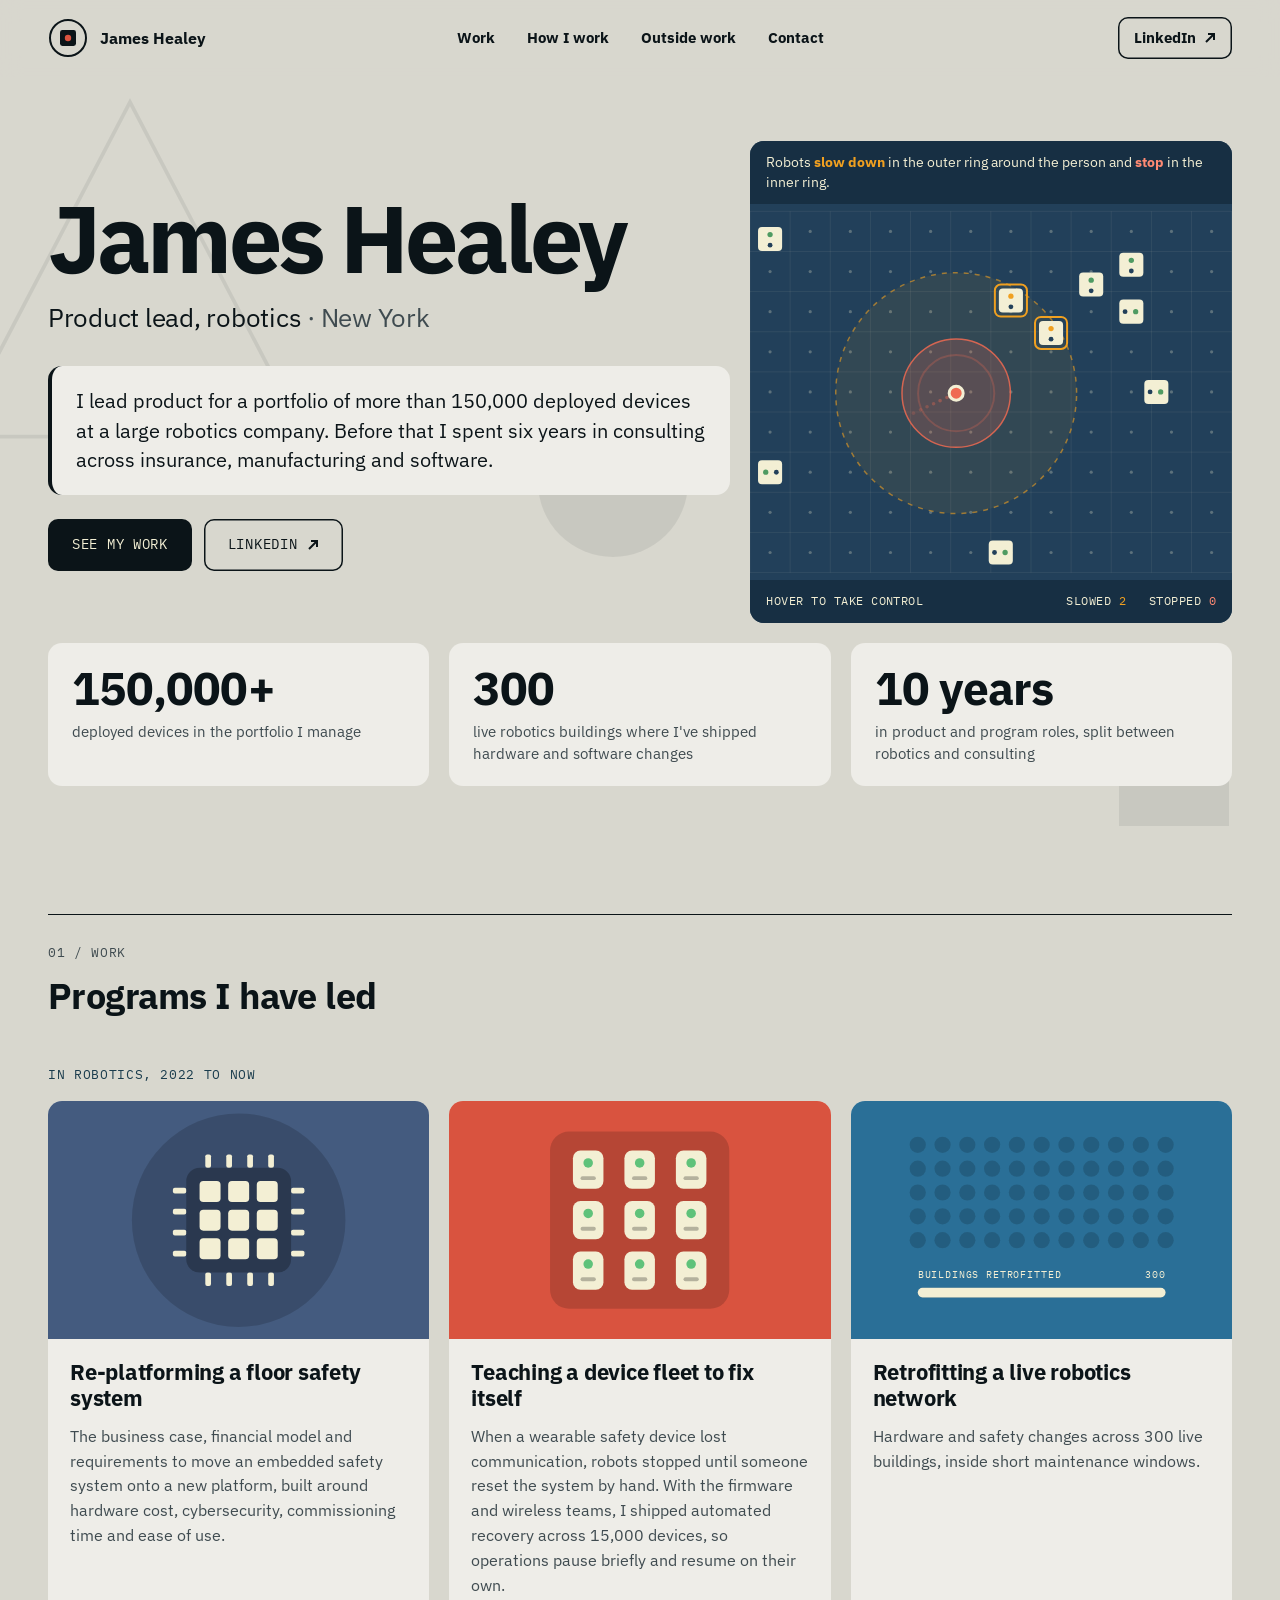
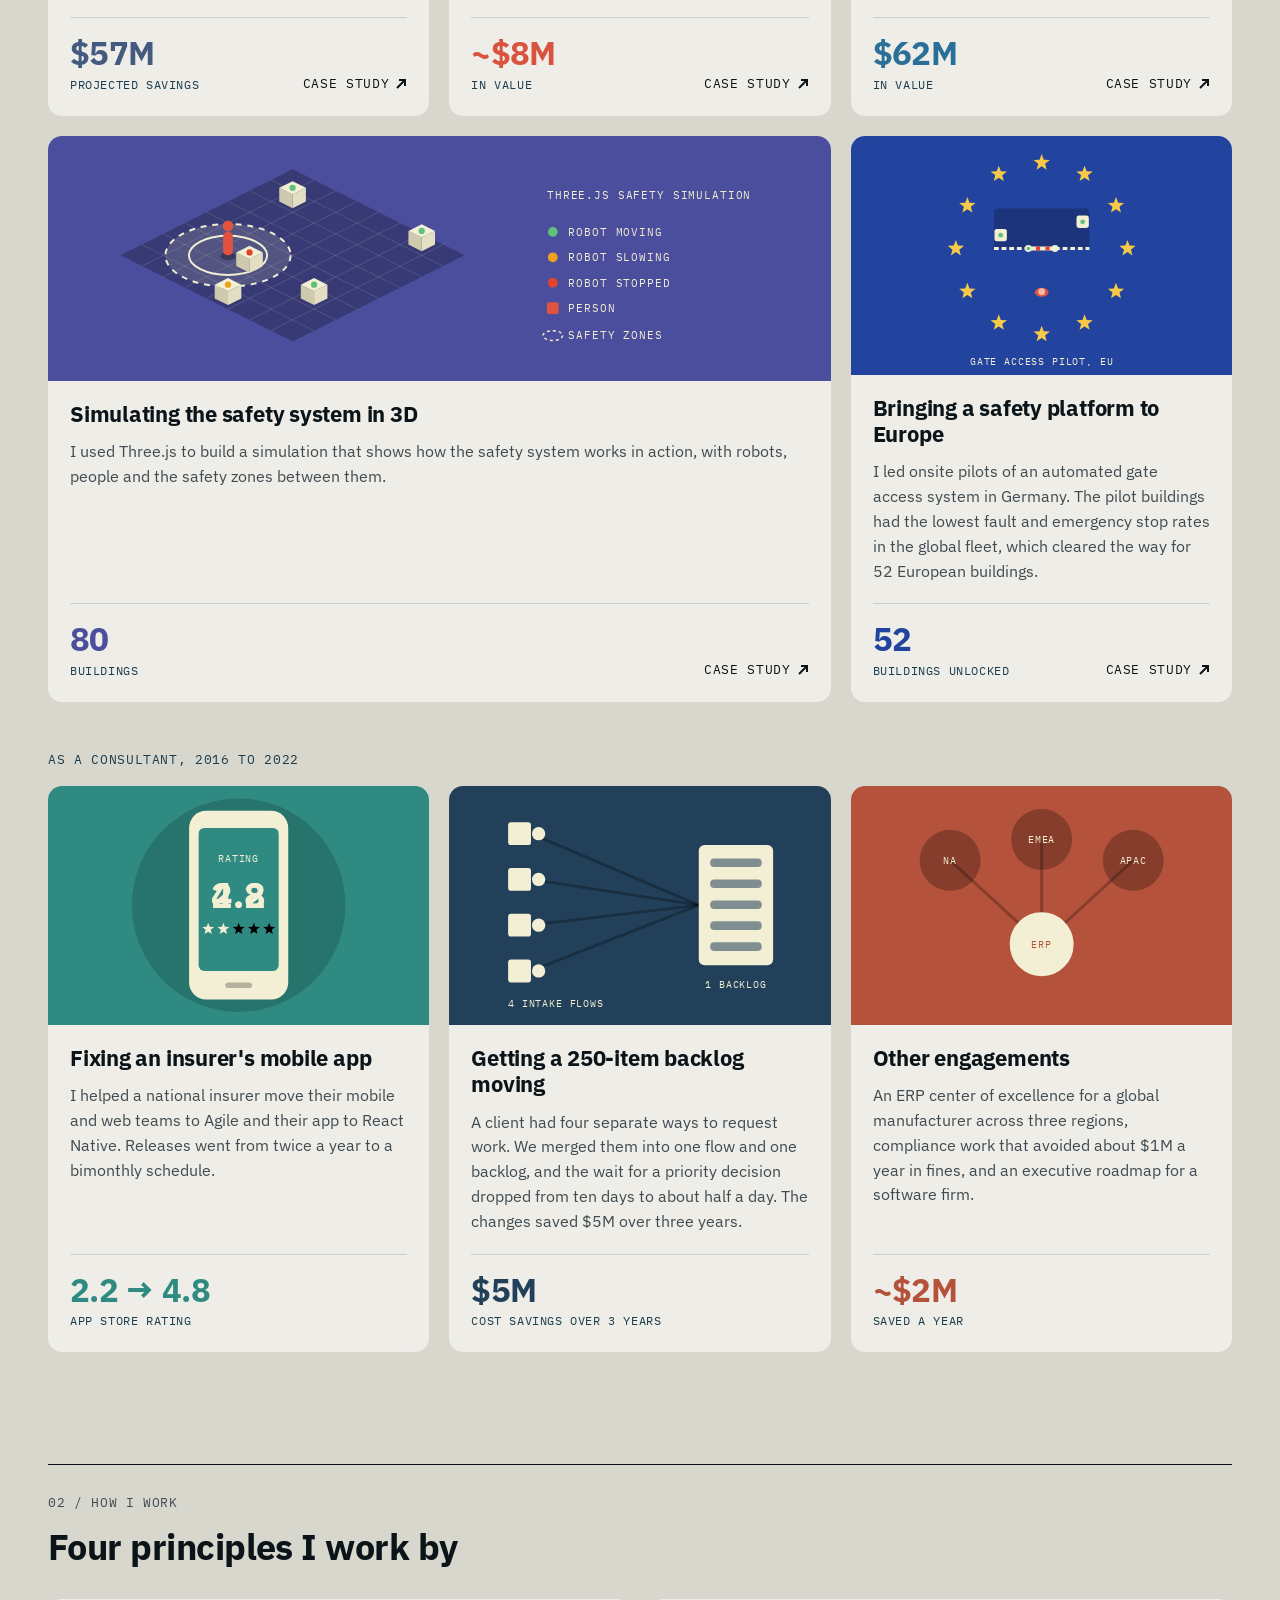
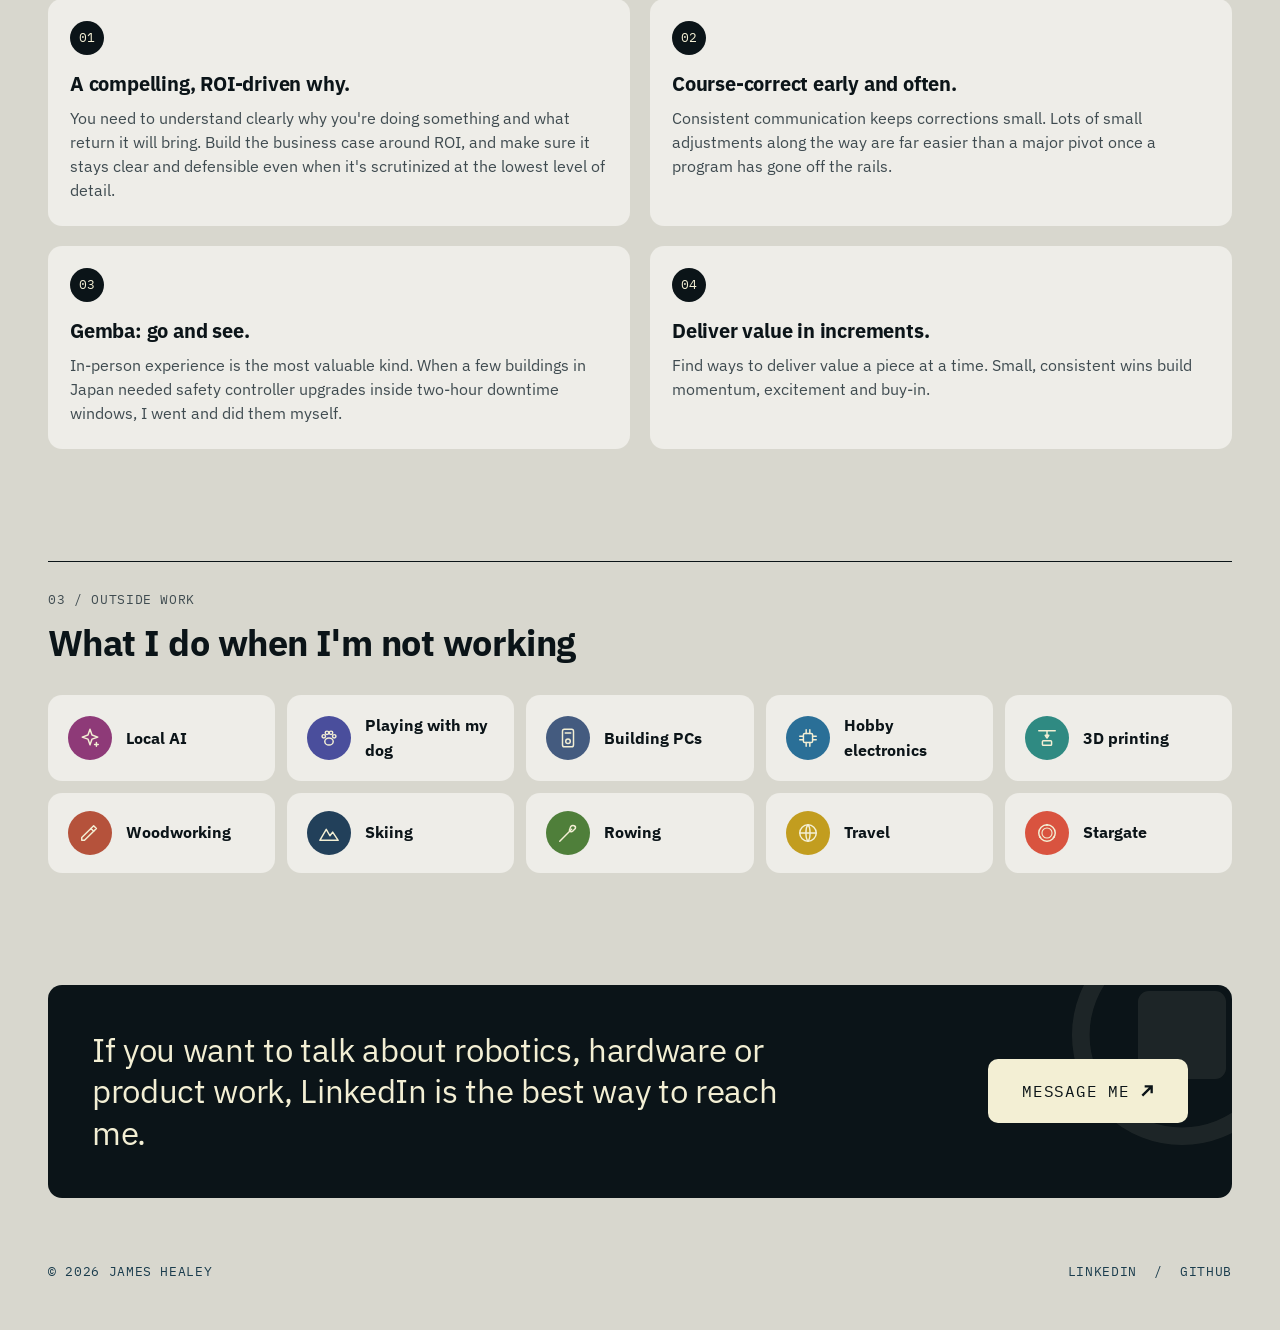
==== commit cef0cc7b: "Add GoatCounter analytics to public pages GitHub Pages provides no visitor stats, so add the GoatCou" ====
--- a/index.html
+++ b/index.html
@@ -227,6 +227,7 @@
 
   <button class="to-top" type="button" aria-label="Back to top"><svg viewBox="0 0 16 16" aria-hidden="true"><path d="M8 13V3M3.5 7.5L8 3l4.5 4.5"/></svg></button>
   <script src="site.js"></script>
+  <script data-goatcounter="https://genheals.goatcounter.com/count" async src="//gc.zgo.at/count.js"></script>
   <script>document.getElementById('year').textContent = new Date().getFullYear();</script>
 </body>
 </html>
--- a/styles.css
+++ b/styles.css
@@ -61,15 +61,22 @@
 .logo svg .eye{fill: var(--accent)}
 .logo:hover svg .bot{animation: nudge .9s var(--ease)}
 @keyframes nudge{40%{transform: translateX(6px)} 100%{transform: none}}
-.site-nav{display: flex; gap: 26px}
-.site-nav a, .header-right a{font-family: var(--mono); font-size: 13.5px; letter-spacing: .05em; text-transform: uppercase; text-decoration: none; color: var(--meta); position: relative}
-.site-nav a::after{content: ""; position: absolute; left: 0; right: 0; bottom: -4px; height: 1.5px; background: currentColor; transform: scaleX(0); transform-origin: left; transition: transform .25s var(--ease)}
-.site-nav a:hover{color: var(--ink)}
-.site-nav a:hover::after, .site-nav a.active::after{transform: scaleX(1)}
-.site-nav a.active{color: var(--ink)}
+.site-nav{display: flex; gap: 4px}
+.site-nav a{display: inline-flex; align-items: center; min-height: 42px; padding: 0 14px; border-radius: 10px; font-size: 15px; font-weight: 700; text-decoration: none; color: var(--ink); transition: background .2s ease, color .2s ease}
+.site-nav a:hover{background: rgba(11,20,24,.08)}
+.site-nav a.active{background: var(--ink); color: var(--egg)}
 .header-right{justify-self: end}
-.header-right a{display: inline-flex; align-items: center; gap: 6px}
-.header-right a:hover{color: var(--ink)}
+.header-right a{display: inline-flex; align-items: center; gap: 8px; min-height: 42px; padding: 0 16px; border-radius: 10px; font-size: 15px; font-weight: 700; text-decoration: none; color: var(--ink); box-shadow: inset 0 0 0 1.5px var(--ink); transition: background .2s ease, color .2s ease}
+.header-right a:hover{background: var(--ink); color: var(--egg)}
+
+/* Case studies: sticky "All work" bar under the header */
+.subbar{border-top: 1px solid var(--line)}
+.subbar .wrap{display: flex; align-items: center; gap: 16px; height: 58px}
+.back-pill{display: inline-flex; align-items: center; gap: 8px; flex: none; min-height: 42px; padding: 0 18px; border-radius: 10px; background: var(--ink); color: var(--egg); font-size: 15px; font-weight: 700; text-decoration: none; transition: background .2s ease}
+.back-pill:hover{background: var(--accent)}
+.back-pill span{transition: transform .2s var(--ease)}
+.back-pill:hover span{transform: translateX(-3px)}
+.subbar-title{min-width: 0; overflow: hidden; white-space: nowrap; text-overflow: ellipsis; font-family: var(--mono); font-size: 13px; letter-spacing: .05em; text-transform: uppercase; color: var(--meta)}
 .arrow{width: 12px; height: 12px; stroke: currentColor; stroke-width: 2; fill: none; transition: transform .2s var(--ease)}
 a:hover > .arrow{transform: translate(2px,-2px)}
 
@@ -94,14 +101,14 @@
 .hero .role span{color: var(--muted)}
 @keyframes rise{from{opacity: 0; transform: translateY(18px)} to{opacity: 1; transform: none}}
 
-.notice{margin-top: 32px; max-width: 640px; background: var(--surface); border-radius: var(--r); border-left: 4px solid var(--ink)}
-.notice p{padding: 16px 20px; font-family: var(--mono); font-size: 13.5px; line-height: 1.7; color: var(--ink)}
+.notice{margin-top: 32px; max-width: 700px; background: var(--surface); border-radius: var(--r); border-left: 4px solid var(--ink)}
+.notice p{padding: 20px 24px; font-size: clamp(18px, 1.55vw, 21px); line-height: 1.5; color: var(--ink)}
 
 .hero-links{display: flex; gap: 12px; flex-wrap: wrap; margin-top: 24px}
 .button{
   display: inline-flex; align-items: center; gap: 10px;
-  padding: 13px 20px; border-radius: 10px;
-  font-family: var(--mono); font-size: 13px; letter-spacing: .05em; text-transform: uppercase; text-decoration: none;
+  min-height: 52px; padding: 0 24px; border-radius: 10px;
+  font-family: var(--mono); font-size: 14px; letter-spacing: .05em; text-transform: uppercase; text-decoration: none;
   background: var(--ink); color: var(--egg);
   transition: transform .2s var(--ease), background .2s ease;
 }
@@ -265,9 +272,10 @@
 /* Contact */
 .contact{display: grid; grid-template-columns: repeat(12, minmax(0,1fr)); gap: var(--gap); align-items: center; background: var(--ink); color: var(--egg); border-radius: var(--r); padding: 44px; overflow: hidden; position: relative}
 .contact p{grid-column: 1 / span 8; font-size: clamp(24px, 2.6vw, 34px); line-height: 1.25; letter-spacing: -.01em}
-.contact .button{grid-column: 10 / span 3; justify-self: end; background: var(--egg); color: var(--ink)}
+.contact .button{position: relative; z-index: 1; grid-column: 9 / span 4; justify-self: end; min-height: 64px; padding: 0 34px; font-size: 16px; background: var(--egg); color: var(--ink)}
+.contact .button svg{width: 14px; height: 14px}
 .contact .button:hover{background: var(--accent); color: #fff}
-.contact .deco{position: absolute; right: -60px; top: -60px; width: 220px; opacity: .08; animation: spin 40s linear infinite}
+.contact .deco{position: absolute; right: -60px; top: -60px; width: 220px; opacity: .08; animation: spin 40s linear infinite; pointer-events: none}
 
 /* Footer */
 .site-footer{padding: 40px 0 48px}
@@ -299,9 +307,7 @@
 .cs-hero .wrap > *{animation: rise .8s var(--ease) both}
 .cs-hero .wrap > :nth-child(2){animation-delay: .08s}
 .cs-hero .wrap > :nth-child(3){animation-delay: .16s}
-.back{display: inline-flex; align-items: center; gap: 8px; text-decoration: none}
-.back:hover{color: var(--ink)}
-.cs-hero h1{margin-top: 22px; font-size: clamp(34px, 4.6vw, 60px); font-weight: 700; letter-spacing: -.025em; line-height: 1.05; max-width: 900px}
+.cs-hero h1{margin-top: 0; font-size: clamp(34px, 4.6vw, 60px); font-weight: 700; letter-spacing: -.025em; line-height: 1.05; max-width: 900px}
 .cs-hero .lede{margin-top: 20px; font-size: clamp(19px, 1.8vw, 23px); line-height: 1.45; color: var(--muted)}
 .cs-graphic{position: relative; margin-top: 36px; height: clamp(220px, 32vw, 380px); border-radius: var(--r); background: var(--c); overflow: hidden}
 .cs-graphic.sim3d{height: clamp(360px, 48vw, 600px); background: #22405a}
@@ -346,9 +352,14 @@
   body{font-size: 16.5px}
   .wrap{padding: 0 16px}
   .site-header .wrap{grid-template-columns: auto 1fr; height: auto; padding-top: 10px; padding-bottom: 10px; row-gap: 8px}
-  .site-nav{grid-row: 2; grid-column: 1 / -1; justify-content: space-between; gap: 12px}
-  .site-nav a, .header-right a{font-size: 12px}
-  html{scroll-padding-top: 110px}
+  .site-nav{grid-row: 2; grid-column: 1 / -1; justify-content: space-between; gap: 2px}
+  .site-nav a{font-size: 14px; min-height: 40px; padding: 0 8px}
+  .header-right a{font-size: 14px; min-height: 40px; padding: 0 12px}
+  html{scroll-padding-top: 120px}
+  .site-header:has(.subbar) .site-nav{display: none}
+  .subbar .wrap{height: 54px; gap: 12px}
+  .back-pill{font-size: 14px; min-height: 40px; padding: 0 14px}
+  .contact .button{width: 100%; justify-content: center}
   .logo span{display: none}
   .hero{padding: 32px 0 24px}
   .floor{aspect-ratio: 1 / 1}
